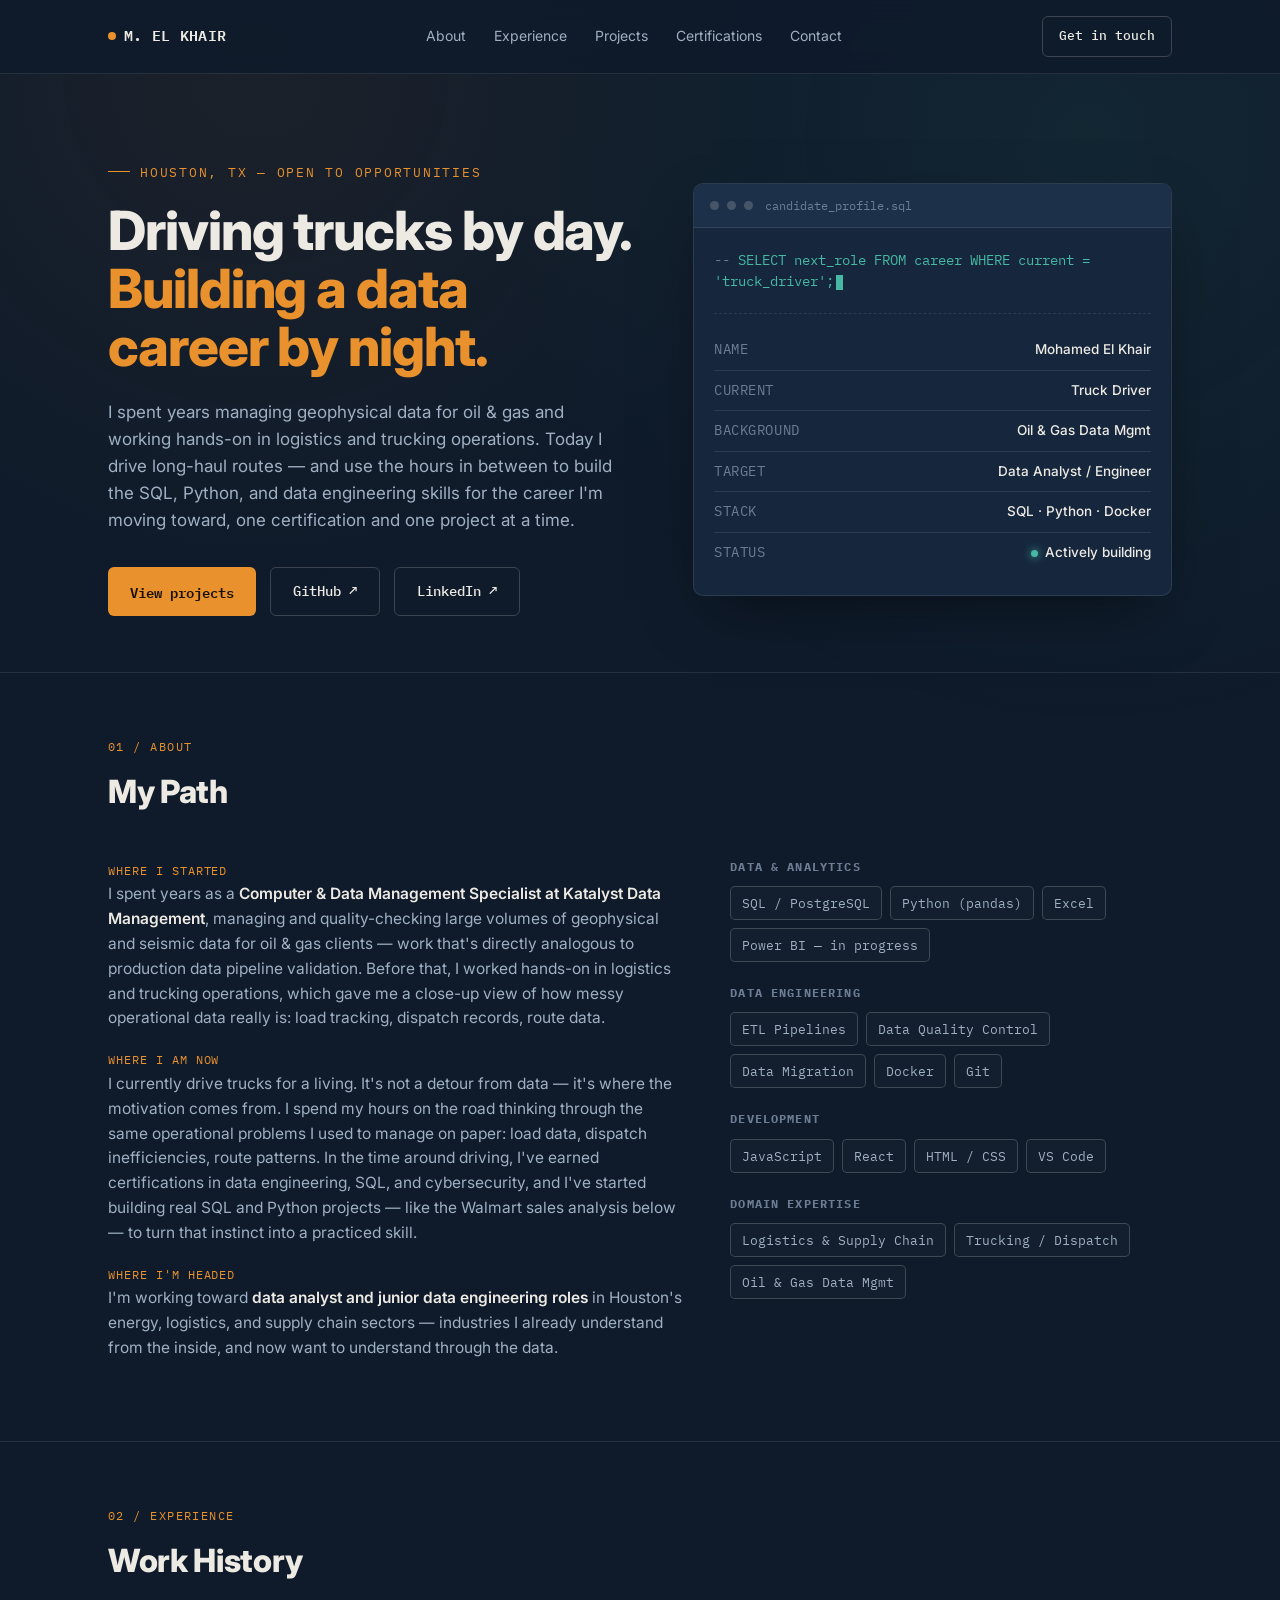
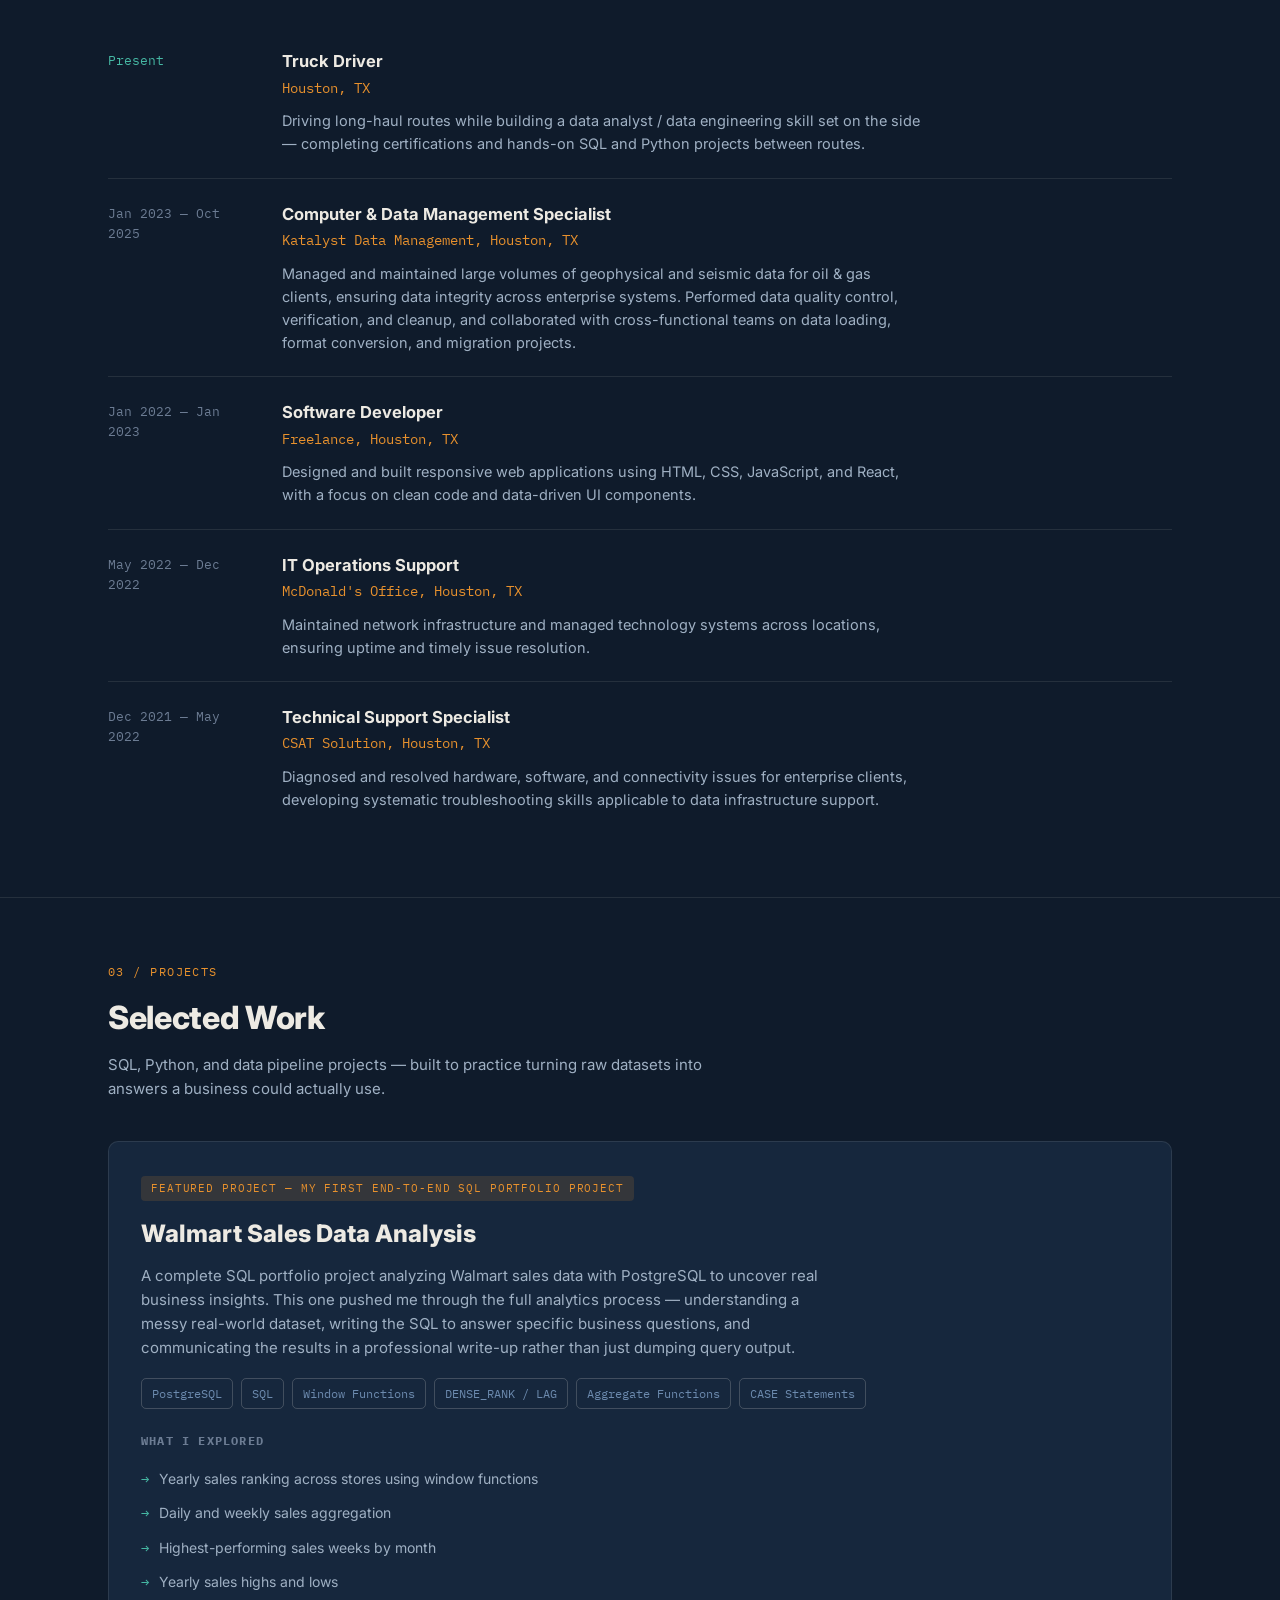
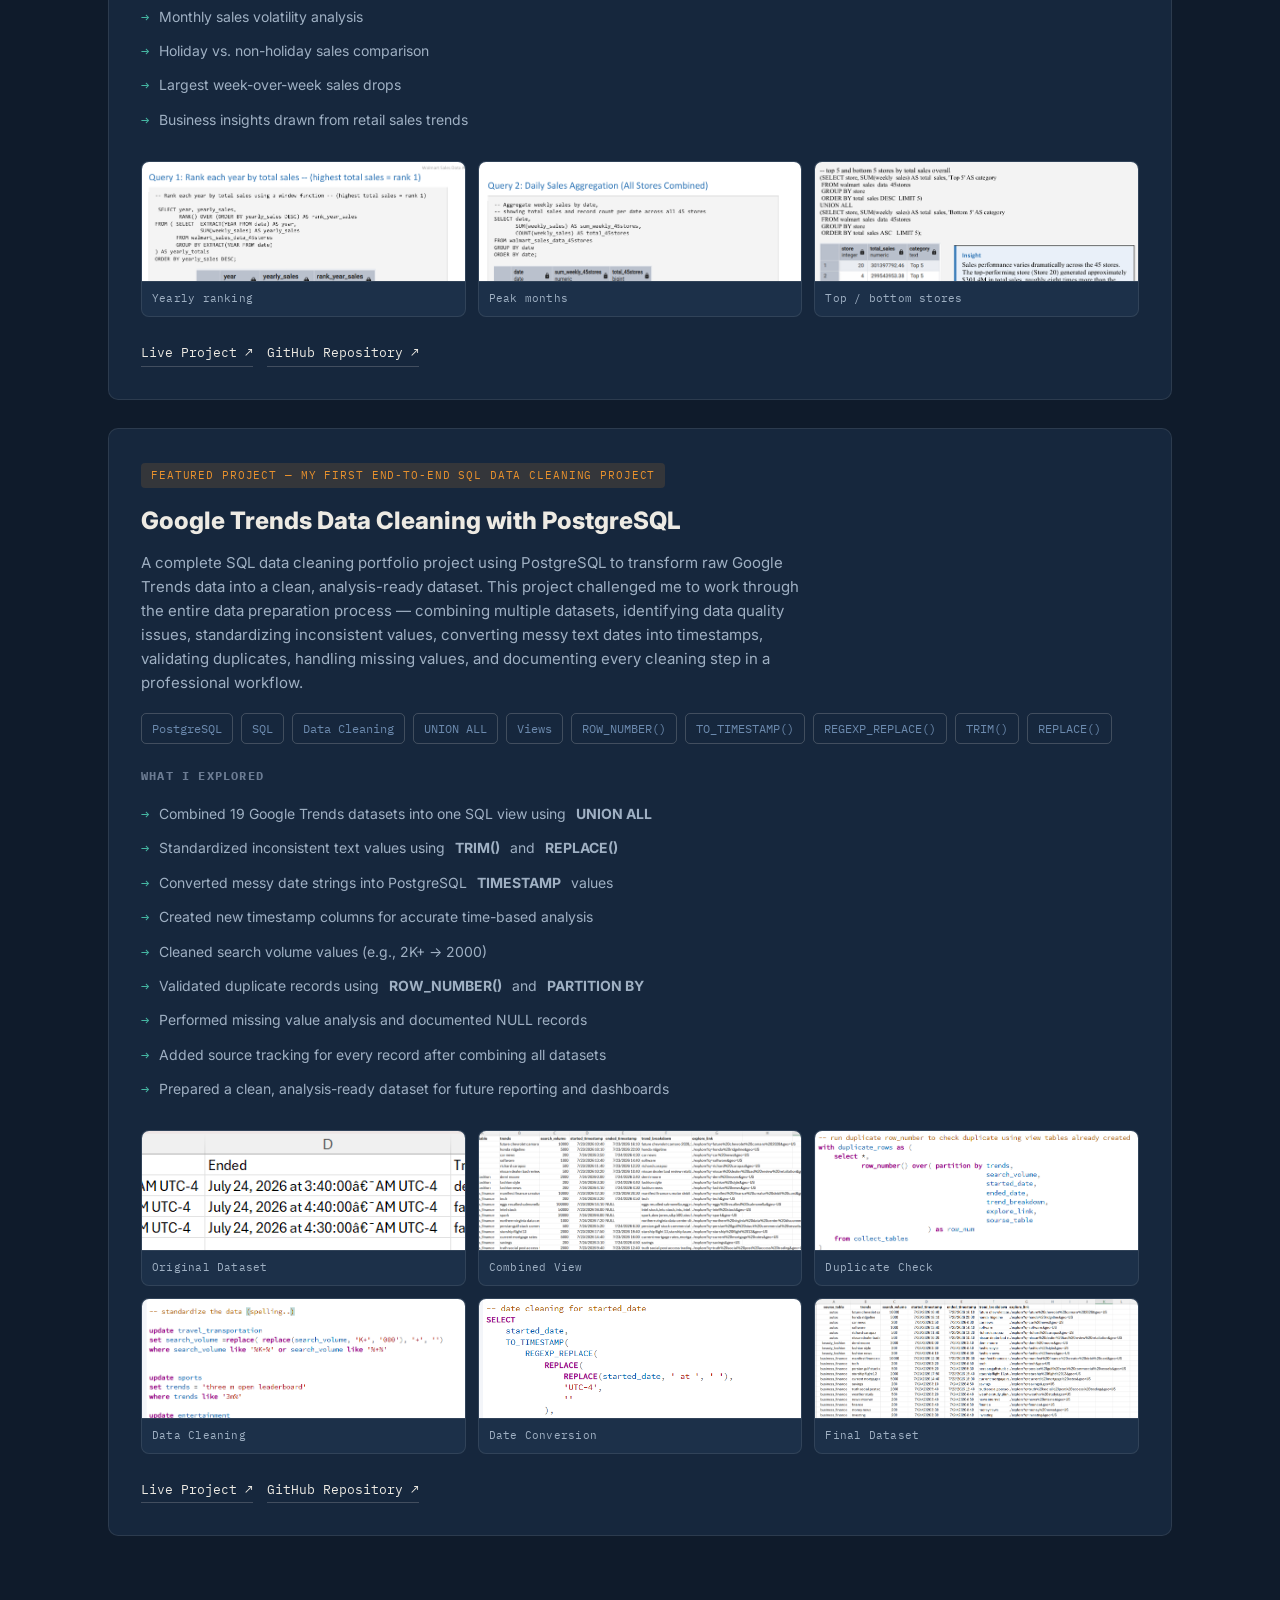
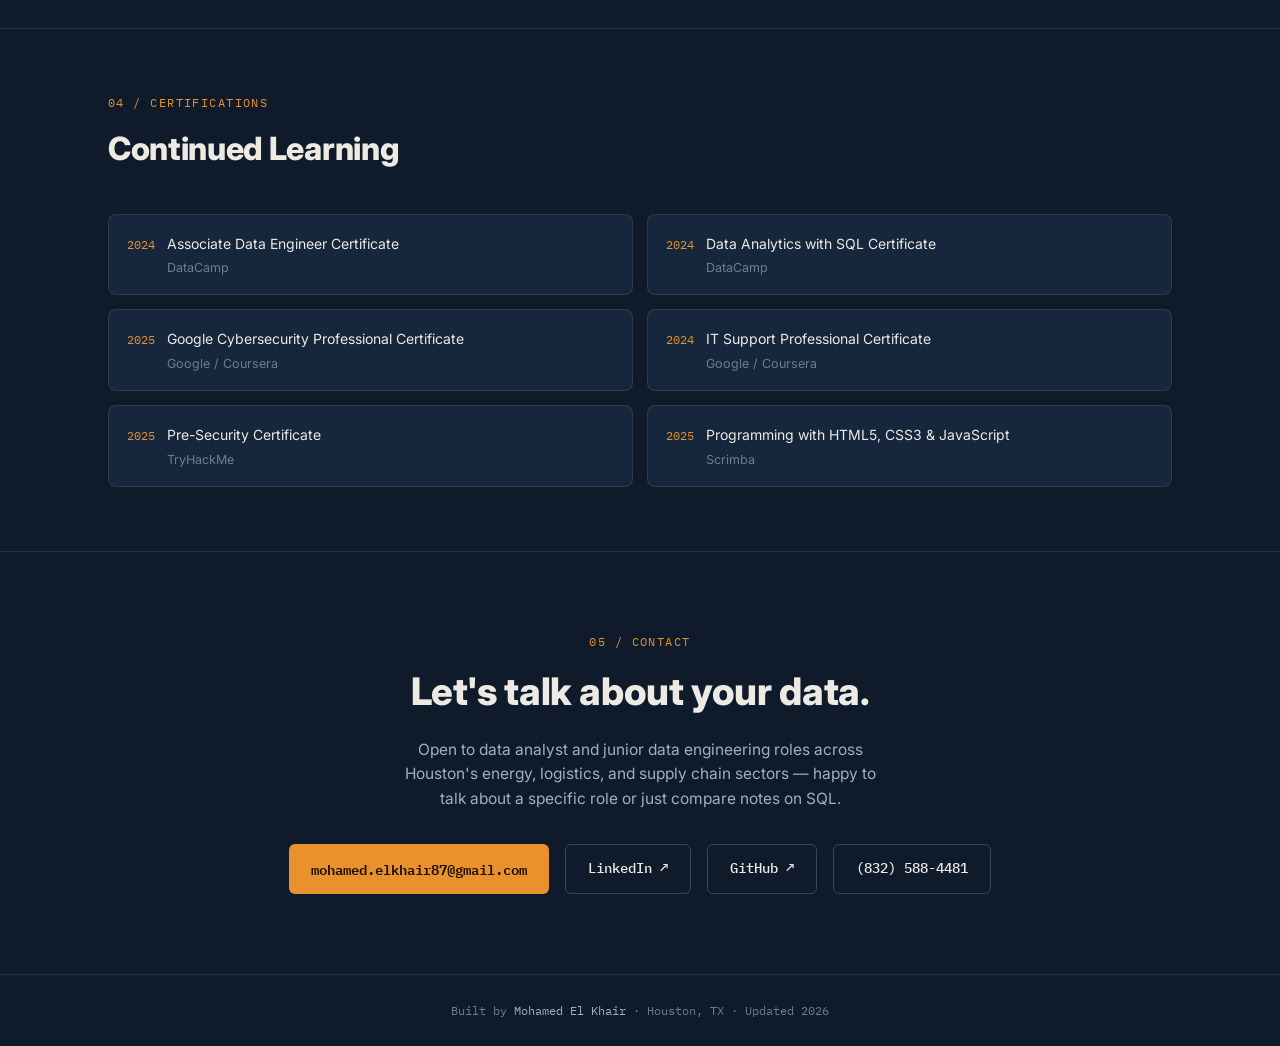
==== index.html @ 281cf695 "Fix indentation in project-featured section" ====
<!DOCTYPE html>
<html lang="en">
<head>
<meta charset="UTF-8">
<meta name="viewport" content="width=device-width, initial-scale=1.0">
<title>Mohamed El Khair — Data Analyst / Data Engineering Candidate</title>
<meta name="description" content="Portfolio of Mohamed El Khair — Data Analyst and Data Engineering candidate based in Houston, TX. SQL, Python, ETL pipelines, and logistics data projects.">
<link rel="preconnect" href="https://fonts.googleapis.com">
<link rel="preconnect" href="https://fonts.gstatic.com" crossorigin>
<link href="https://fonts.googleapis.com/css2?family=IBM+Plex+Mono:wght@400;500;600;700&family=Inter:wght@400;500;600;700;800&display=swap" rel="stylesheet">
<style>
  :root{
    --bg: #0F1B2B;
    --bg-elevated: #16273D;
    --bg-elevated-2: #1C3049;
    --accent: #E8912D;
    --accent-soft: rgba(232,145,45,0.14);
    --secondary: #6C8AAE;
    --teal: #46B8A4;
    --text: #EDEAE3;
    --text-dim: #9FB0C3;
    --text-faint: #6C7C93;
    --border: rgba(237,234,227,0.10);
    --border-strong: rgba(237,234,227,0.20);
    --font-display: 'IBM Plex Mono', 'Consolas', monospace;
    --font-body: 'Inter', -apple-system, sans-serif;
    --radius: 10px;
    --max-w: 1120px;
  }

  *{box-sizing:border-box; margin:0; padding:0;}
  html{scroll-behavior:smooth;}
  @media (prefers-reduced-motion: reduce){
    html{scroll-behavior:auto;}
    *{animation-duration:0.001ms !important; animation-iteration-count:1 !important; transition-duration:0.001ms !important;}
  }

  body{
    background:var(--bg);
    color:var(--text);
    font-family:var(--font-body);
    line-height:1.6;
    -webkit-font-smoothing:antialiased;
    overflow-x:hidden;
  }

  body::before{
    content:"";
    position:fixed;
    inset:0;
    background-image:
      radial-gradient(circle at 20% 8%, rgba(232,145,45,0.06), transparent 40%),
      radial-gradient(circle at 85% 15%, rgba(70,184,164,0.07), transparent 45%);
    pointer-events:none;
    z-index:0;
  }

  .wrap{max-width:var(--max-w); margin:0 auto; padding:0 28px; position:relative; z-index:1;}

  a{color:inherit; text-decoration:none;}

  .mono{font-family:var(--font-display);}

  /* ---------- NAV ---------- */
  header.site-nav{
    position:sticky; top:0; z-index:50;
    background:rgba(15,27,43,0.85);
    backdrop-filter:blur(10px);
    -webkit-backdrop-filter:blur(10px);
    border-bottom:1px solid var(--border);
  }
  .nav-inner{
    display:flex; align-items:center; justify-content:space-between;
    padding:16px 28px; max-width:var(--max-w); margin:0 auto;
  }
  .nav-logo{
    font-family:var(--font-display); font-weight:600; font-size:15px;
    letter-spacing:0.02em; color:var(--text);
    display:flex; align-items:center; gap:8px;
  }
  .nav-logo .dot{width:8px; height:8px; border-radius:50%; background:var(--accent); display:inline-block;}
  .nav-links{display:flex; align-items:center; gap:28px; font-size:14px;}
  .nav-links a{color:var(--text-dim); transition:color 0.2s ease; position:relative;}
  .nav-links a:hover{color:var(--accent);}
  .nav-links a:focus-visible, a:focus-visible, button:focus-visible{
    outline:2px solid var(--accent); outline-offset:3px; border-radius:2px;
  }
  .nav-cta{
    font-family:var(--font-display); font-size:13px; font-weight:500;
    padding:9px 16px; border:1px solid var(--border-strong); border-radius:6px;
    color:var(--text); transition:all 0.2s ease; white-space:nowrap;
  }
  .nav-cta:hover{border-color:var(--accent); color:var(--accent); background:var(--accent-soft);}
  .nav-toggle{display:none;}

  /* ---------- HERO ---------- */
  .hero{
    padding:88px 0 72px;
    display:grid;
    grid-template-columns:1.05fr 0.95fr;
    gap:56px;
    align-items:center;
  }
  .eyebrow{
    font-family:var(--font-display); font-size:12.5px; color:var(--accent);
    letter-spacing:0.14em; text-transform:uppercase; margin-bottom:20px;
    display:flex; align-items:center; gap:10px;
  }
  .eyebrow::before{content:""; width:22px; height:1px; background:var(--accent);}
  .hero h1{
    font-size:clamp(34px, 4.6vw, 54px); font-weight:800; line-height:1.08;
    letter-spacing:-0.02em; color:var(--text); margin-bottom:22px;
  }
  .hero h1 .hl{color:var(--accent);}
  .hero p.lede{
    font-size:17px; color:var(--text-dim); max-width:520px; margin-bottom:32px;
  }
  .hero-actions{display:flex; gap:14px; flex-wrap:wrap;}
  .btn{
    font-family:var(--font-display); font-size:13.5px; font-weight:500;
    padding:13px 22px; border-radius:6px; transition:all 0.2s ease;
    display:inline-flex; align-items:center; gap:8px;
  }
  .btn-primary{background:var(--accent); color:#1A1103; font-weight:600;}
  .btn-primary:hover{background:#F5A238; transform:translateY(-1px);}
  .btn-secondary{border:1px solid var(--border-strong); color:var(--text);}
  .btn-secondary:hover{border-color:var(--text-dim); background:rgba(255,255,255,0.03);}

  /* manifest card */
  .manifest-card{
    background:var(--bg-elevated);
    border:1px solid var(--border);
    border-radius:var(--radius);
    overflow:hidden;
    box-shadow:0 24px 60px -20px rgba(0,0,0,0.5);
  }
  .manifest-head{
    display:flex; align-items:center; gap:8px;
    padding:12px 16px; border-bottom:1px solid var(--border);
    background:var(--bg-elevated-2);
  }
  .manifest-head span.chip{width:9px; height:9px; border-radius:50%; background:var(--border-strong);}
  .manifest-head .title{
    font-family:var(--font-display); font-size:12px; color:var(--text-faint); margin-left:4px;
  }
  .manifest-body{padding:22px 20px;}
  .query-line{
    font-family:var(--font-display); font-size:13.5px; color:var(--teal);
    min-height:20px; margin-bottom:20px; word-break:break-word;
  }
  .query-line .prompt{color:var(--text-faint);}
  .query-line .cursor{display:inline-block; width:7px; height:15px; background:var(--teal); margin-left:2px; vertical-align:middle; animation:blink 1s steps(1) infinite;}
  @keyframes blink{50%{opacity:0;}}

  .manifest-table{border-top:1px dashed var(--border); padding-top:16px;}
  .manifest-row{
    display:flex; justify-content:space-between; gap:12px;
    padding:9px 0; border-bottom:1px solid var(--border);
    font-size:13.5px;
  }
  .manifest-row:last-child{border-bottom:none;}
  .manifest-row .field{font-family:var(--font-display); color:var(--text-faint); letter-spacing:0.04em;}
  .manifest-row .value{color:var(--text); font-weight:500; text-align:right;}
  .status-dot{width:7px; height:7px; border-radius:50%; background:var(--teal); display:inline-block; margin-right:7px; box-shadow:0 0 8px var(--teal);}

  /* ---------- SECTION SHARED ---------- */
  section{padding:64px 0; border-top:1px solid var(--border); position:relative; z-index:1;}
  .section-head{margin-bottom:40px;}
  .section-num{
    font-family:var(--font-display); font-size:12px; color:var(--accent);
    letter-spacing:0.12em; text-transform:uppercase; margin-bottom:10px;
  }
  .section-title{font-size:clamp(24px,3vw,32px); font-weight:800; letter-spacing:-0.01em;}
  .section-sub{color:var(--text-dim); margin-top:10px; max-width:640px; font-size:15px;}

  .reveal{opacity:0; transform:translateY(18px); transition:opacity 0.6s ease, transform 0.6s ease;}
  .reveal.in{opacity:1; transform:translateY(0);}

  /* ---------- ABOUT ---------- */
  .about-grid{display:grid; grid-template-columns:1.3fr 1fr; gap:48px;}
  .about-grid p{color:var(--text-dim); font-size:15.5px; margin-bottom:16px;}
  .about-grid p strong{color:var(--text); font-weight:600;}
  .skill-group{margin-bottom:22px;}
  .skill-group h4{
    font-family:var(--font-display); font-size:11.5px; color:var(--text-faint);
    text-transform:uppercase; letter-spacing:0.1em; margin-bottom:10px;
  }
  .tag-row{display:flex; flex-wrap:wrap; gap:8px;}
  .tag{
    font-family:var(--font-display); font-size:12.5px; padding:6px 11px;
    border:1px solid var(--border-strong); border-radius:5px; color:var(--text-dim);
    background:rgba(255,255,255,0.02);
  }

  /* ---------- EXPERIENCE ---------- */
  .exp-item{
    display:grid; grid-template-columns:150px 1fr; gap:24px;
    padding:22px 0; border-bottom:1px solid var(--border);
  }
  .exp-item:last-child{border-bottom:none;}
  .exp-date{font-family:var(--font-display); font-size:12.5px; color:var(--text-faint); padding-top:2px;}
  .exp-date .current{color:var(--teal);}
  .exp-role{font-size:16.5px; font-weight:700; margin-bottom:3px;}
  .exp-company{font-size:13.5px; color:var(--accent); margin-bottom:10px; font-family:var(--font-display);}
  .exp-desc{color:var(--text-dim); font-size:14.5px; max-width:640px;}

  /* ---------- PROJECTS ---------- */
  .project-featured{
    background:var(--bg-elevated);
    border:1px solid var(--border);
    border-radius:var(--radius);
    overflow:hidden;
    margin-bottom:28px;
  }
  .project-featured img{width:100%; display:block; border-bottom:1px solid var(--border);}
  .project-featured-body{padding:32px;}
  .project-tag{
    display:inline-block; font-family:var(--font-display); font-size:11px;
    color:var(--accent); background:var(--accent-soft); padding:4px 10px;
    border-radius:4px; letter-spacing:0.08em; text-transform:uppercase; margin-bottom:14px;
  }
  .project-featured h3{font-size:24px; font-weight:800; margin-bottom:10px;}
  .project-featured p.summary{color:var(--text-dim); font-size:15px; margin-bottom:18px; max-width:680px;}
  .stack-row{display:flex; flex-wrap:wrap; gap:8px; margin-bottom:22px;}
  .stack-chip{
    font-family:var(--font-display); font-size:12px; color:var(--secondary);
    border:1px solid var(--border-strong); padding:5px 10px; border-radius:5px;
  }
  .insight-list{list-style:none; margin-bottom:24px;}
  .insight-list li{
    display:flex; gap:10px; font-size:14px; color:var(--text-dim); padding:6px 0;
  }
  .insight-list li::before{content:"→"; color:var(--teal); font-family:var(--font-display); flex-shrink:0;}

  .gallery-grid{
    display:grid; grid-template-columns:repeat(3, 1fr); gap:12px; margin-bottom:26px;
  }
  .gallery-item{
    display:block; position:relative; border:1px solid var(--border); border-radius:8px;
    overflow:hidden; background:var(--bg-elevated-2); transition:border-color 0.2s ease, transform 0.2s ease;
  }
  .gallery-item:hover{border-color:var(--accent); transform:translateY(-2px);}
  .gallery-item img{
    width:100%; height:120px; object-fit:cover; object-position:top; display:block;
    border-bottom:1px solid var(--border);
  }
  .gallery-item span{
    display:block; font-family:var(--font-display); font-size:11px; color:var(--text-dim);
    padding:8px 10px; letter-spacing:0.02em;
  }
  .project-links{display:flex; gap:14px; flex-wrap:wrap;}
  .project-link{
    font-family:var(--font-display); font-size:13px; color:var(--text);
    border-bottom:1px solid var(--border-strong); padding-bottom:2px; transition:all 0.2s ease;
  }
  .project-link:hover{color:var(--accent); border-color:var(--accent);}

  .project-grid{display:grid; grid-template-columns:1fr 1fr; gap:20px;}
  .project-card{
    background:var(--bg-elevated); border:1px solid var(--border); border-radius:var(--radius);
    padding:24px; transition:border-color 0.2s ease, transform 0.2s ease;
  }
  .project-card:hover{border-color:var(--border-strong); transform:translateY(-2px);}
  .project-card h4{font-size:17px; font-weight:700; margin-bottom:8px;}
  .project-card p{color:var(--text-dim); font-size:13.8px; margin-bottom:14px;}
  .project-card .stack-row{margin-bottom:0;}

  /* ---------- CERTS ---------- */
  .cert-grid{display:grid; grid-template-columns:repeat(2, 1fr); gap:14px;}
  .cert-item{
    display:flex; align-items:baseline; gap:12px; padding:16px 18px;
    border:1px solid var(--border); border-radius:8px; background:var(--bg-elevated);
  }
  .cert-year{font-family:var(--font-display); font-size:12px; color:var(--accent); flex-shrink:0;}
  .cert-name{font-size:14px; color:var(--text);}
  .cert-issuer{font-size:12.5px; color:var(--text-faint); display:block; margin-top:2px;}

  /* ---------- CONTACT / FOOTER ---------- */
  .contact-section{
    padding:80px 0; text-align:center; border-top:1px solid var(--border);
  }
  .contact-section .section-num{justify-content:center; display:flex;}
  .contact-section h2{font-size:clamp(26px,4vw,38px); font-weight:800; margin-bottom:16px; letter-spacing:-0.01em;}
  .contact-section p{color:var(--text-dim); max-width:480px; margin:0 auto 32px; font-size:15.5px;}
  .contact-links{display:flex; justify-content:center; gap:16px; flex-wrap:wrap;}

  footer{
    border-top:1px solid var(--border); padding:26px 0; text-align:center;
  }
  footer p{font-family:var(--font-display); font-size:12px; color:var(--text-faint);}
  footer p a{color:var(--text-dim);}
  footer p a:hover{color:var(--accent);}

  /* ---------- RESPONSIVE ---------- */
  @media (max-width:860px){
    .hero{grid-template-columns:1fr; padding-top:56px;}
    .about-grid{grid-template-columns:1fr;}
    .project-grid{grid-template-columns:1fr;}
    .cert-grid{grid-template-columns:1fr;}
    .gallery-grid{grid-template-columns:repeat(2, 1fr);}
    .nav-links{display:none;}
    .nav-cta{display:none;}
  }
  @media (max-width:560px){
    .exp-item{grid-template-columns:1fr; gap:6px;}
    .wrap{padding:0 20px;}
    .manifest-row{flex-direction:column; gap:2px;}
    .manifest-row .value{text-align:left;}
  }
</style>
</head>
<body>

<header class="site-nav">
  <div class="nav-inner">
    <a href="#top" class="nav-logo"><span class="dot"></span>M. EL KHAIR</a>
    <nav class="nav-links">
      <a href="#about">About</a>
      <a href="#experience">Experience</a>
      <a href="#projects">Projects</a>
      <a href="#certifications">Certifications</a>
      <a href="#contact">Contact</a>
    </nav>
    <a class="nav-cta" href="mailto:mohamed.elkhair87@gmail.com">Get in touch</a>
  </div>
</header>

<main id="top">
  <div class="wrap">
    <section class="hero" style="border-top:none; padding-bottom:56px;">
      <div>
        <div class="eyebrow">Houston, TX — Open to opportunities</div>
        <h1>Driving trucks by day. <span class="hl">Building a data career by night.</span></h1>
        <p class="lede">I spent years managing geophysical data for oil &amp; gas and working hands-on in logistics
        and trucking operations. Today I drive long-haul routes — and use the hours in between to build the SQL,
        Python, and data engineering skills for the career I'm moving toward, one certification and one project
        at a time.</p>
        <div class="hero-actions">
          <a class="btn btn-primary" href="#projects">View projects</a>
          <a class="btn btn-secondary" href="https://github.com/Simohjc" target="_blank" rel="noopener">GitHub ↗</a>
          <a class="btn btn-secondary" href="https://www.linkedin.com/in/mohamed-elkhair/" target="_blank" rel="noopener">LinkedIn ↗</a>
        </div>
      </div>

      <div class="manifest-card">
        <div class="manifest-head">
          <span class="chip"></span><span class="chip"></span><span class="chip"></span>
          <span class="title">candidate_profile.sql</span>
        </div>
        <div class="manifest-body">
          <div class="query-line" id="typedQuery"><span class="prompt">--</span> <span id="typedText"></span><span class="cursor"></span></div>
          <div class="manifest-table">
            <div class="manifest-row"><span class="field">NAME</span><span class="value">Mohamed El Khair</span></div>
            <div class="manifest-row"><span class="field">CURRENT</span><span class="value">Truck Driver</span></div>
            <div class="manifest-row"><span class="field">BACKGROUND</span><span class="value">Oil &amp; Gas Data Mgmt</span></div>
            <div class="manifest-row"><span class="field">TARGET</span><span class="value">Data Analyst / Engineer</span></div>
            <div class="manifest-row"><span class="field">STACK</span><span class="value">SQL · Python · Docker</span></div>
            <div class="manifest-row"><span class="field">STATUS</span><span class="value"><span class="status-dot"></span>Actively building</span></div>
          </div>
        </div>
      </div>
    </section>
  </div>

  <section id="about">
    <div class="wrap">
      <div class="section-head reveal">
        <div class="section-num">01 / About</div>
        <div class="section-title">My Path</div>
      </div>
      <div class="about-grid reveal">
        <div>
          <p><span class="mono" style="color:var(--accent); font-size:12px; letter-spacing:0.08em;">WHERE I STARTED</span><br>
          I spent years as a <strong>Computer &amp; Data Management Specialist at Katalyst Data Management</strong>,
          managing and quality-checking large volumes of geophysical and seismic data for oil &amp; gas clients —
          work that's directly analogous to production data pipeline validation. Before that, I worked hands-on in
          logistics and trucking operations, which gave me a close-up view of how messy operational data really is:
          load tracking, dispatch records, route data.</p>
          <p><span class="mono" style="color:var(--accent); font-size:12px; letter-spacing:0.08em;">WHERE I AM NOW</span><br>
          I currently drive trucks for a living. It's not a detour from data — it's where the motivation comes from.
          I spend my hours on the road thinking through the same operational problems I used to manage on paper:
          load data, dispatch inefficiencies, route patterns. In the time around driving, I've earned certifications
          in data engineering, SQL, and cybersecurity, and I've started building real SQL and Python projects — like
          the Walmart sales analysis below — to turn that instinct into a practiced skill.</p>
          <p><span class="mono" style="color:var(--accent); font-size:12px; letter-spacing:0.08em;">WHERE I'M HEADED</span><br>
          I'm working toward <strong>data analyst and junior data engineering roles</strong> in Houston's energy,
          logistics, and supply chain sectors — industries I already understand from the inside, and now want to
          understand through the data.</p>
        </div>
        <div>
          <div class="skill-group">
            <h4>Data &amp; Analytics</h4>
            <div class="tag-row">
              <span class="tag">SQL / PostgreSQL</span>
              <span class="tag">Python (pandas)</span>
              <span class="tag">Excel</span>
              <span class="tag">Power BI — in progress</span>
            </div>
          </div>
          <div class="skill-group">
            <h4>Data Engineering</h4>
            <div class="tag-row">
              <span class="tag">ETL Pipelines</span>
              <span class="tag">Data Quality Control</span>
              <span class="tag">Data Migration</span>
              <span class="tag">Docker</span>
              <span class="tag">Git</span>
            </div>
          </div>
          <div class="skill-group">
            <h4>Development</h4>
            <div class="tag-row">
              <span class="tag">JavaScript</span>
              <span class="tag">React</span>
              <span class="tag">HTML / CSS</span>
              <span class="tag">VS Code</span>
            </div>
          </div>
          <div class="skill-group">
            <h4>Domain Expertise</h4>
            <div class="tag-row">
              <span class="tag">Logistics &amp; Supply Chain</span>
              <span class="tag">Trucking / Dispatch</span>
              <span class="tag">Oil &amp; Gas Data Mgmt</span>
            </div>
          </div>
        </div>
      </div>
    </div>
  </section>

  <section id="experience">
    <div class="wrap">
      <div class="section-head reveal">
        <div class="section-num">02 / Experience</div>
        <div class="section-title">Work History</div>
      </div>
      <div class="reveal">
        <div class="exp-item">
          <div class="exp-date"><span class="current">Present</span></div>
          <div>
            <div class="exp-role">Truck Driver</div>
            <div class="exp-company">Houston, TX</div>
            <div class="exp-desc">Driving long-haul routes while building a data analyst / data engineering skill
            set on the side — completing certifications and hands-on SQL and Python projects between routes.</div>
          </div>
        </div>
        <div class="exp-item">
          <div class="exp-date">Jan 2023 — <span class="mono" style="color:var(--text-faint);">Oct 2025</span></div>
          <div>
            <div class="exp-role">Computer &amp; Data Management Specialist</div>
            <div class="exp-company">Katalyst Data Management, Houston, TX</div>
            <div class="exp-desc">Managed and maintained large volumes of geophysical and seismic data for oil &amp; gas
            clients, ensuring data integrity across enterprise systems. Performed data quality control, verification,
            and cleanup, and collaborated with cross-functional teams on data loading, format conversion, and
            migration projects.</div>
          </div>
        </div>
        <div class="exp-item">
          <div class="exp-date">Jan 2022 — Jan 2023</div>
          <div>
            <div class="exp-role">Software Developer</div>
            <div class="exp-company">Freelance, Houston, TX</div>
            <div class="exp-desc">Designed and built responsive web applications using HTML, CSS, JavaScript, and
            React, with a focus on clean code and data-driven UI components.</div>
          </div>
        </div>
        <div class="exp-item">
          <div class="exp-date">May 2022 — Dec 2022</div>
          <div>
            <div class="exp-role">IT Operations Support</div>
            <div class="exp-company">McDonald's Office, Houston, TX</div>
            <div class="exp-desc">Maintained network infrastructure and managed technology systems across
            locations, ensuring uptime and timely issue resolution.</div>
          </div>
        </div>
        <div class="exp-item">
          <div class="exp-date">Dec 2021 — May 2022</div>
          <div>
            <div class="exp-role">Technical Support Specialist</div>
            <div class="exp-company">CSAT Solution, Houston, TX</div>
            <div class="exp-desc">Diagnosed and resolved hardware, software, and connectivity issues for
            enterprise clients, developing systematic troubleshooting skills applicable to data infrastructure
            support.</div>
          </div>
        </div>
      </div>
    </div>
  </section>

  <section id="projects">
    <div class="wrap">
      <div class="section-head reveal">
        <div class="section-num">03 / Projects</div>
        <div class="section-title">Selected Work</div>
        <p class="section-sub">SQL, Python, and data pipeline projects — built to practice turning raw datasets
        into answers a business could actually use.</p>
      </div>

      <div class="project-featured reveal">
        <div class="project-featured-body">
          <span class="project-tag">Featured Project — My First End-to-End SQL Portfolio Project</span>
          <h3>Walmart Sales Data Analysis</h3>
          <p class="summary">A complete SQL portfolio project analyzing Walmart sales data with PostgreSQL to
          uncover real business insights. This one pushed me through the full analytics process — understanding
          a messy real-world dataset, writing the SQL to answer specific business questions, and communicating
          the results in a professional write-up rather than just dumping query output.</p>

          <div class="stack-row">
            <span class="stack-chip">PostgreSQL</span>
            <span class="stack-chip">SQL</span>
            <span class="stack-chip">Window Functions</span>
            <span class="stack-chip">DENSE_RANK / LAG</span>
            <span class="stack-chip">Aggregate Functions</span>
            <span class="stack-chip">CASE Statements</span>
          </div>

          <h4 style="font-family:var(--font-display); font-size:12px; color:var(--text-faint); text-transform:uppercase; letter-spacing:0.1em; margin-bottom:12px;">What I Explored</h4>
          <ul class="insight-list">
            <li>Yearly sales ranking across stores using window functions</li>
            <li>Daily and weekly sales aggregation</li>
            <li>Highest-performing sales weeks by month</li>
            <li>Yearly sales highs and lows</li>
            <li>Monthly sales volatility analysis</li>
            <li>Holiday vs. non-holiday sales comparison</li>
            <li>Largest week-over-week sales drops</li>
            <li>Business insights drawn from retail sales trends</li>
          </ul>

          <div class="gallery-grid">
            <a class="gallery-item" href="query1.png" target="_blank" rel="noopener">
              <img src="query1.png" alt="Query result: yearly sales ranked with a window function">
              <span>Yearly ranking</span>
            </a>
            <a class="gallery-item" href="query2.png" target="_blank" rel="noopener">
              <img src="query2.png" alt="Query result: top 3 highest sales months">
              <span>Peak months</span>
            </a>
            <a class="gallery-item" href="query3.png" target="_blank" rel="noopener">
              <img src="query3.png" alt="Query result: top 5 and bottom 5 stores by total sales">
              <span>Top / bottom stores</span>
            </a>
            
          </div>

          <div class="project-links">
            <a class="project-link" href="https://simohjc.github.io/walmart_data_analysis_project/" target="_blank" rel="noopener">Live Project ↗</a>
            <a class="project-link" href="https://github.com/Simohjc/walmart_data_analysis_project" target="_blank" rel="noopener">GitHub Repository ↗</a>
          </div>
        </div>
      </div>

      <div class="project-featured reveal">
         <div class="project-featured-body">
           <span class="project-tag">Featured Project — My First End-to-End SQL Data Cleaning Project</span>

            <h3>Google Trends Data Cleaning with PostgreSQL</h3>

    <p class="summary">
      A complete SQL data cleaning portfolio project using PostgreSQL to transform raw Google Trends data
      into a clean, analysis-ready dataset. This project challenged me to work through the entire data
      preparation process — combining multiple datasets, identifying data quality issues, standardizing
      inconsistent values, converting messy text dates into timestamps, validating duplicates, handling
      missing values, and documenting every cleaning step in a professional workflow.
    </p>

    <div class="stack-row">
      <span class="stack-chip">PostgreSQL</span>
      <span class="stack-chip">SQL</span>
      <span class="stack-chip">Data Cleaning</span>
      <span class="stack-chip">UNION ALL</span>
      <span class="stack-chip">Views</span>
      <span class="stack-chip">ROW_NUMBER()</span>
      <span class="stack-chip">TO_TIMESTAMP()</span>
      <span class="stack-chip">REGEXP_REPLACE()</span>
      <span class="stack-chip">TRIM()</span>
      <span class="stack-chip">REPLACE()</span>
    </div>

    <h4 style="font-family:var(--font-display); font-size:12px; color:var(--text-faint); text-transform:uppercase; letter-spacing:0.1em; margin-bottom:12px;">
      What I Explored
    </h4>

    <ul class="insight-list">
      <li>Combined 19 Google Trends datasets into one SQL view using <strong>UNION ALL</strong></li>
      <li>Standardized inconsistent text values using <strong>TRIM()</strong> and <strong>REPLACE()</strong></li>
      <li>Converted messy date strings into PostgreSQL <strong>TIMESTAMP</strong> values</li>
      <li>Created new timestamp columns for accurate time-based analysis</li>
      <li>Cleaned search volume values (e.g., 2K+ → 2000)</li>
      <li>Validated duplicate records using <strong>ROW_NUMBER()</strong> and <strong>PARTITION BY</strong></li>
      <li>Performed missing value analysis and documented NULL records</li>
      <li>Added source tracking for every record after combining all datasets</li>
      <li>Prepared a clean, analysis-ready dataset for future reporting and dashboards</li>
    </ul>

    <div class="gallery-grid">

      <a class="gallery-item" href="google1.png" target="_blank" rel="noopener">
        <img src="google1.png" alt="Original Google Trends dataset">
        <span>Original Dataset</span>
      </a>

      <a class="gallery-item" href="google2.png" target="_blank" rel="noopener">
        <img src="google2.png" alt="Combined SQL view">
        <span>Combined View</span>
      </a>

      <a class="gallery-item" href="google3.png" target="_blank" rel="noopener">
        <img src="google3.png" alt="Duplicate detection using ROW_NUMBER">
        <span>Duplicate Check</span>
      </a>

      <a class="gallery-item" href="google4.png" target="_blank" rel="noopener">
        <img src="google4.png" alt="Data standardization">
        <span>Data Cleaning</span>
      </a>

      <a class="gallery-item" href="google5.png" target="_blank" rel="noopener">
        <img src="google5.png" alt="Timestamp conversion">
        <span>Date Conversion</span>
      </a>

      <a class="gallery-item" href="google6.png" target="_blank" rel="noopener">
        <img src="google6.png" alt="Final cleaned dataset">
        <span>Final Dataset</span>
      </a>

    </div>

    <div class="project-links">
      <a class="project-link" href=" https://simohjc.github.io/Google-Trends-Data-Cleaning-with-" target="_blank" rel="noopener">
        Live Project ↗
      </a>

      <a class="project-link" href="https://github.com/Simohjc/Google-Trends-Data-Cleaning-with-PostgreSQL" target="_blank" rel="noopener">
        GitHub Repository ↗
      </a>
    </div>

  </div>
</div>
    </div>
  </section>

  <section id="certifications">
    <div class="wrap">
      <div class="section-head reveal">
        <div class="section-num">04 / Certifications</div>
        <div class="section-title">Continued Learning</div>
      </div>
      <div class="cert-grid reveal">
        <div class="cert-item">
          <span class="cert-year mono">2024</span>
          <div><span class="cert-name">Associate Data Engineer Certificate</span><span class="cert-issuer">DataCamp</span></div>
        </div>
        <div class="cert-item">
          <span class="cert-year mono">2024</span>
          <div><span class="cert-name">Data Analytics with SQL Certificate</span><span class="cert-issuer">DataCamp</span></div>
        </div>
        <div class="cert-item">
          <span class="cert-year mono">2025</span>
          <div><span class="cert-name">Google Cybersecurity Professional Certificate</span><span class="cert-issuer">Google / Coursera</span></div>
        </div>
        <div class="cert-item">
          <span class="cert-year mono">2024</span>
          <div><span class="cert-name">IT Support Professional Certificate</span><span class="cert-issuer">Google / Coursera</span></div>
        </div>
        <div class="cert-item">
          <span class="cert-year mono">2025</span>
          <div><span class="cert-name">Pre-Security Certificate</span><span class="cert-issuer">TryHackMe</span></div>
        </div>
        <div class="cert-item">
          <span class="cert-year mono">2025</span>
          <div><span class="cert-name">Programming with HTML5, CSS3 &amp; JavaScript</span><span class="cert-issuer">Scrimba</span></div>
        </div>
      </div>
    </div>
  </section>

  <section id="contact" class="contact-section">
    <div class="wrap">
      <div class="section-num mono">05 / Contact</div>
      <h2>Let's talk about your data.</h2>
      <p>Open to data analyst and junior data engineering roles across Houston's energy, logistics,
      and supply chain sectors — happy to talk about a specific role or just compare notes on SQL.</p>
      <div class="contact-links">
        <a class="btn btn-primary" href="mailto:mohamed.elkhair87@gmail.com">mohamed.elkhair87@gmail.com</a>
        <a class="btn btn-secondary" href="https://www.linkedin.com/in/mohamed-elkhair/" target="_blank" rel="noopener">LinkedIn ↗</a>
        <a class="btn btn-secondary" href="https://github.com/Simohjc" target="_blank" rel="noopener">GitHub ↗</a>
        <a class="btn btn-secondary" href="tel:+18325884481">(832) 588-4481</a>
      </div>
    </div>
  </section>
</main>

<footer>
  <p>Built by <a href="https://github.com/Simohjc" target="_blank" rel="noopener">Mohamed El Khair</a> · Houston, TX · Updated 2026</p>
</footer>

<script>
  // Typing effect for the hero manifest query line
  (function(){
    var text = "SELECT next_role FROM career WHERE current = 'truck_driver';";
    var el = document.getElementById('typedText');
    if(!el) return;
    var reduced = window.matchMedia('(prefers-reduced-motion: reduce)').matches;
    if(reduced){ el.textContent = text; return; }
    var i = 0;
    function type(){
      if(i <= text.length){
        el.textContent = text.slice(0, i);
        i++;
        setTimeout(type, 32);
      }
    }
    type();
  })();

  // Scroll reveal
  (function(){
    var items = document.querySelectorAll('.reveal');
    if(!('IntersectionObserver' in window)){
      items.forEach(function(el){ el.classList.add('in'); });
      return;
    }
    var obs = new IntersectionObserver(function(entries){
      entries.forEach(function(entry){
        if(entry.isIntersecting){
          entry.target.classList.add('in');
          obs.unobserve(entry.target);
        }
      });
    }, {threshold:0.12});
    items.forEach(function(el){ obs.observe(el); });
  })();
</script>

</body>
</html>
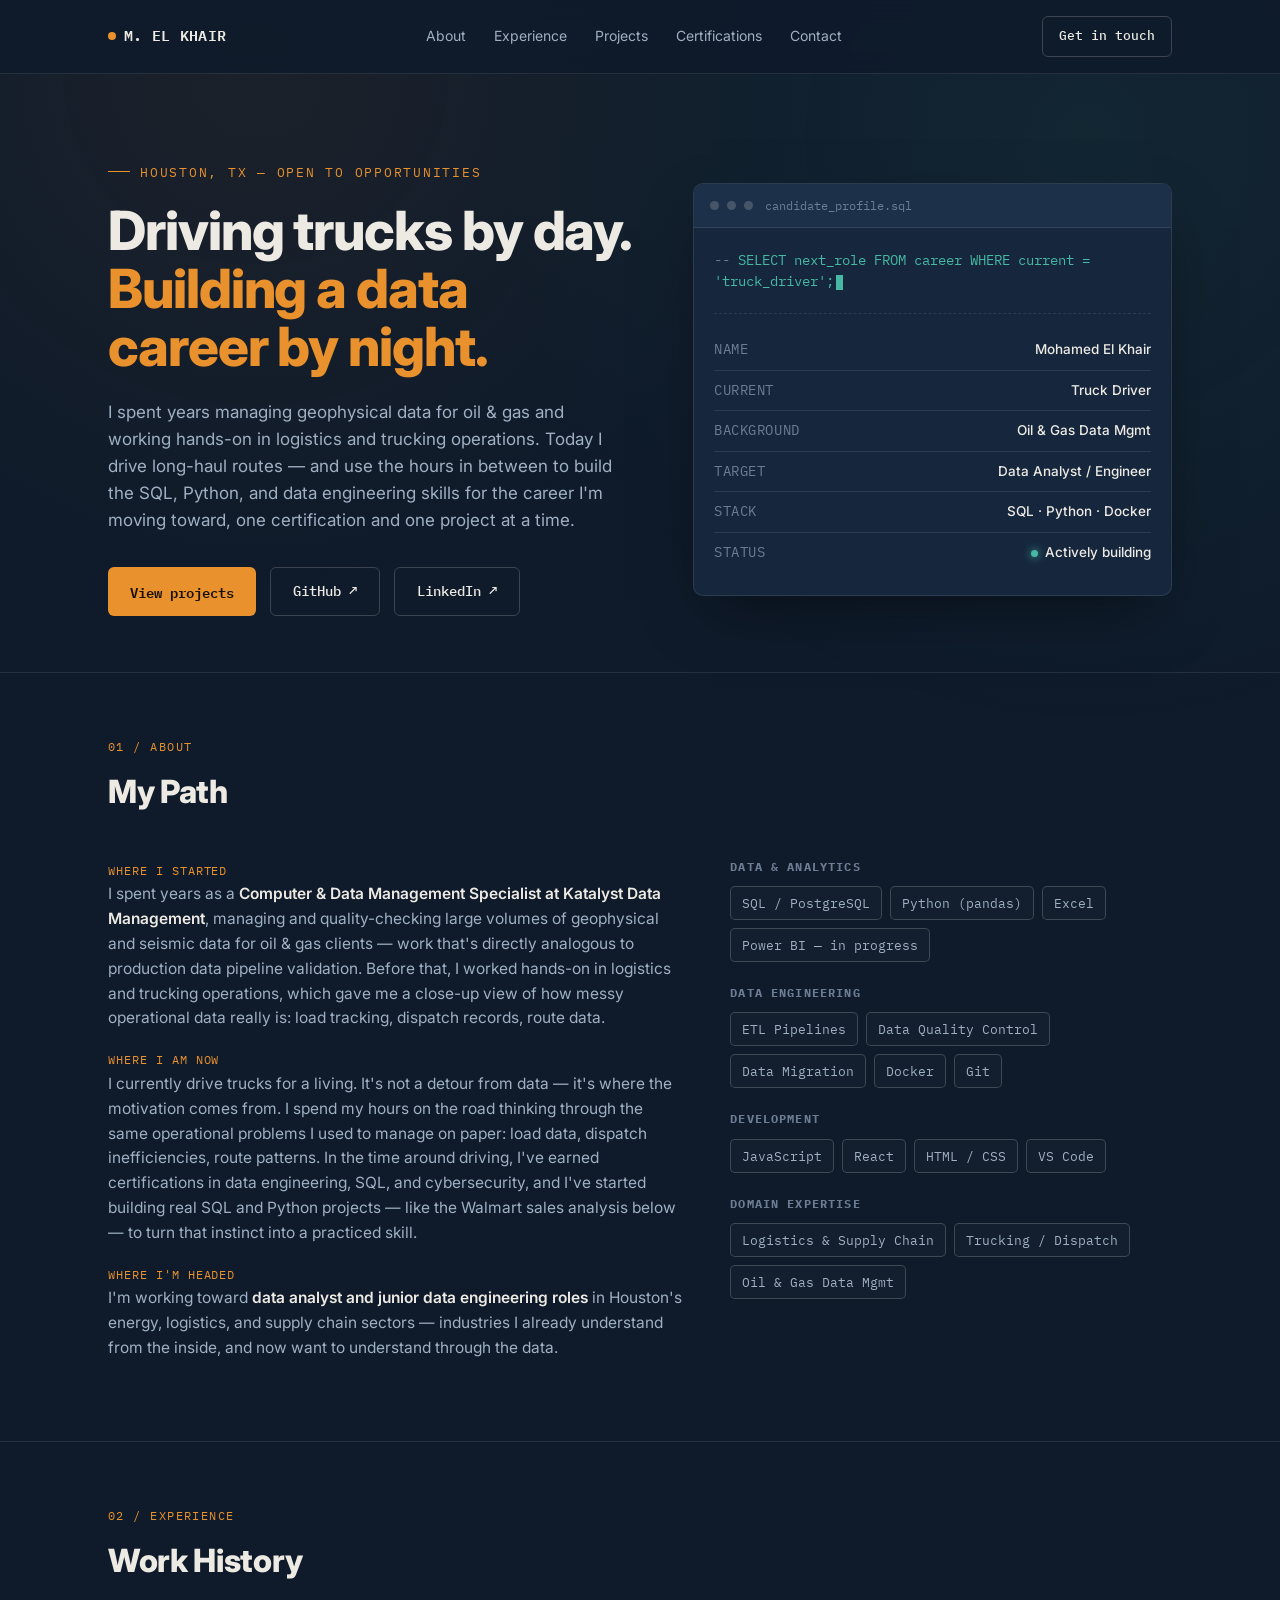
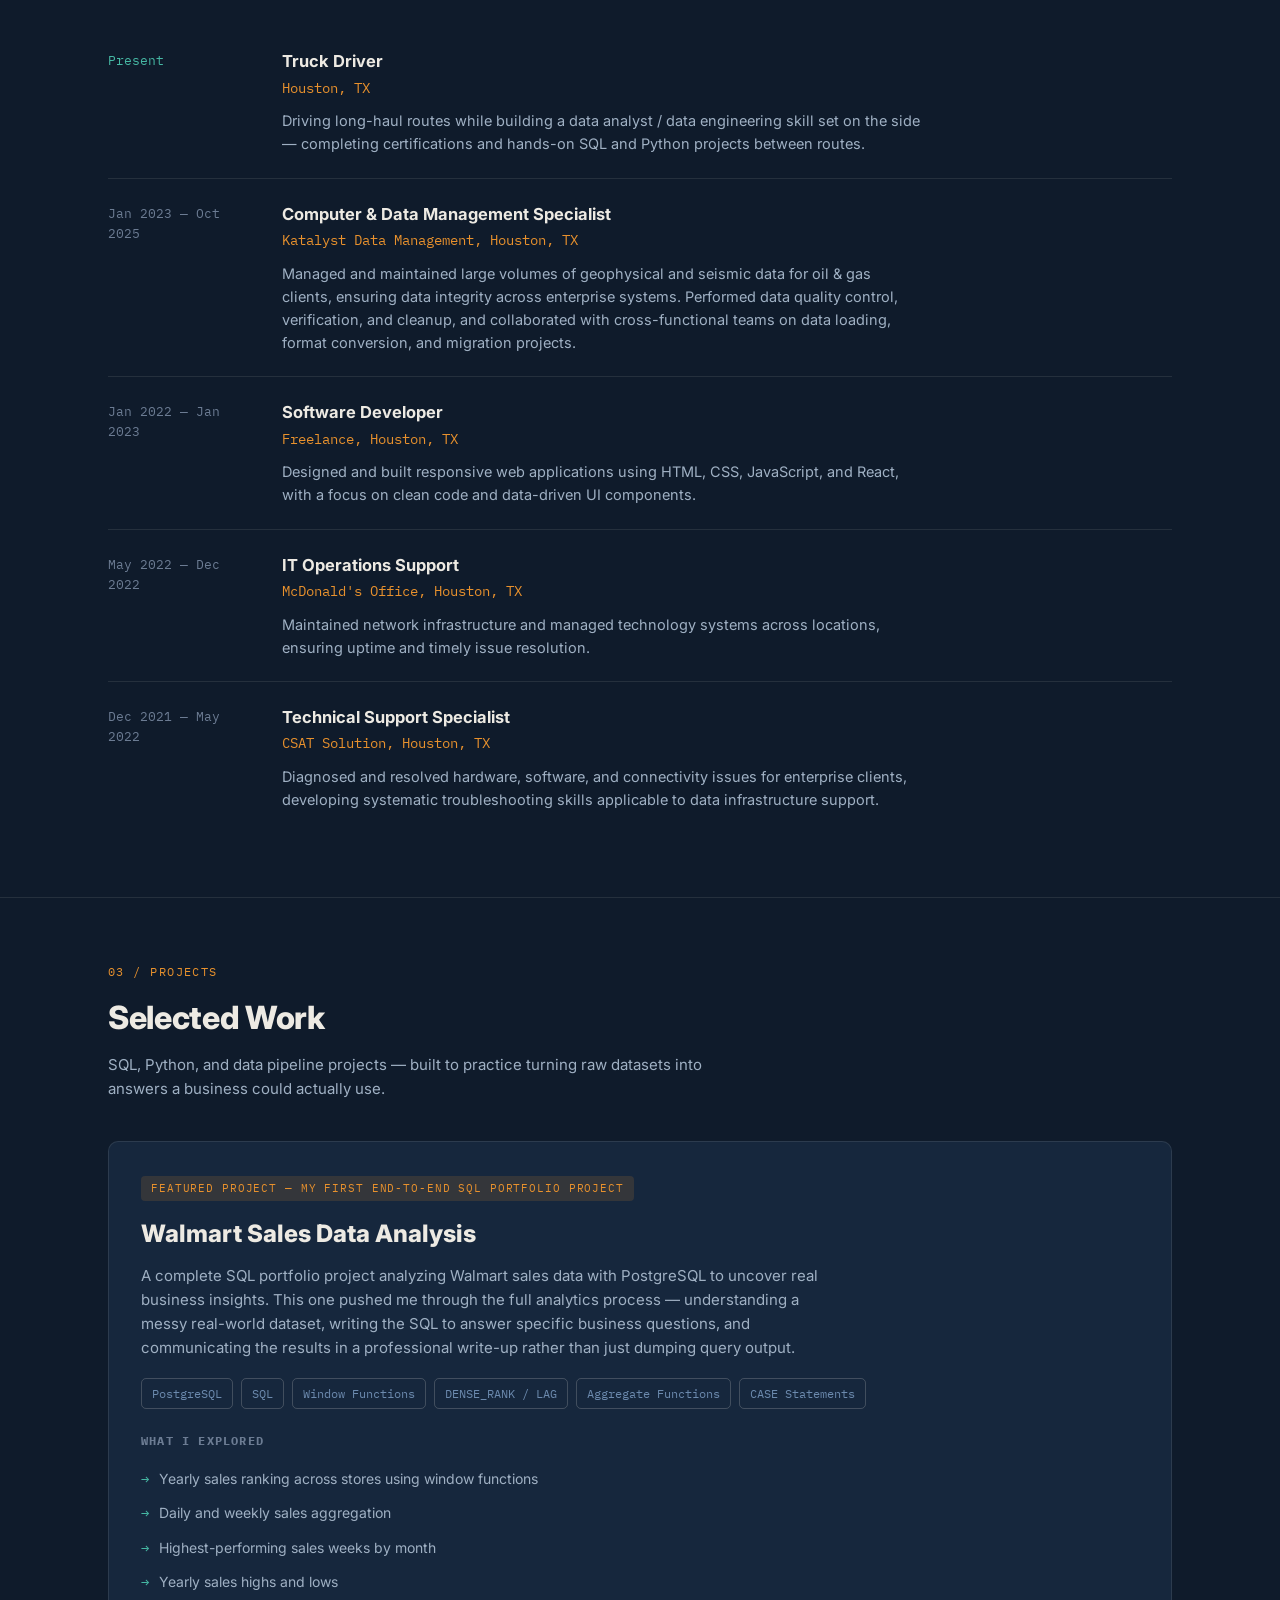
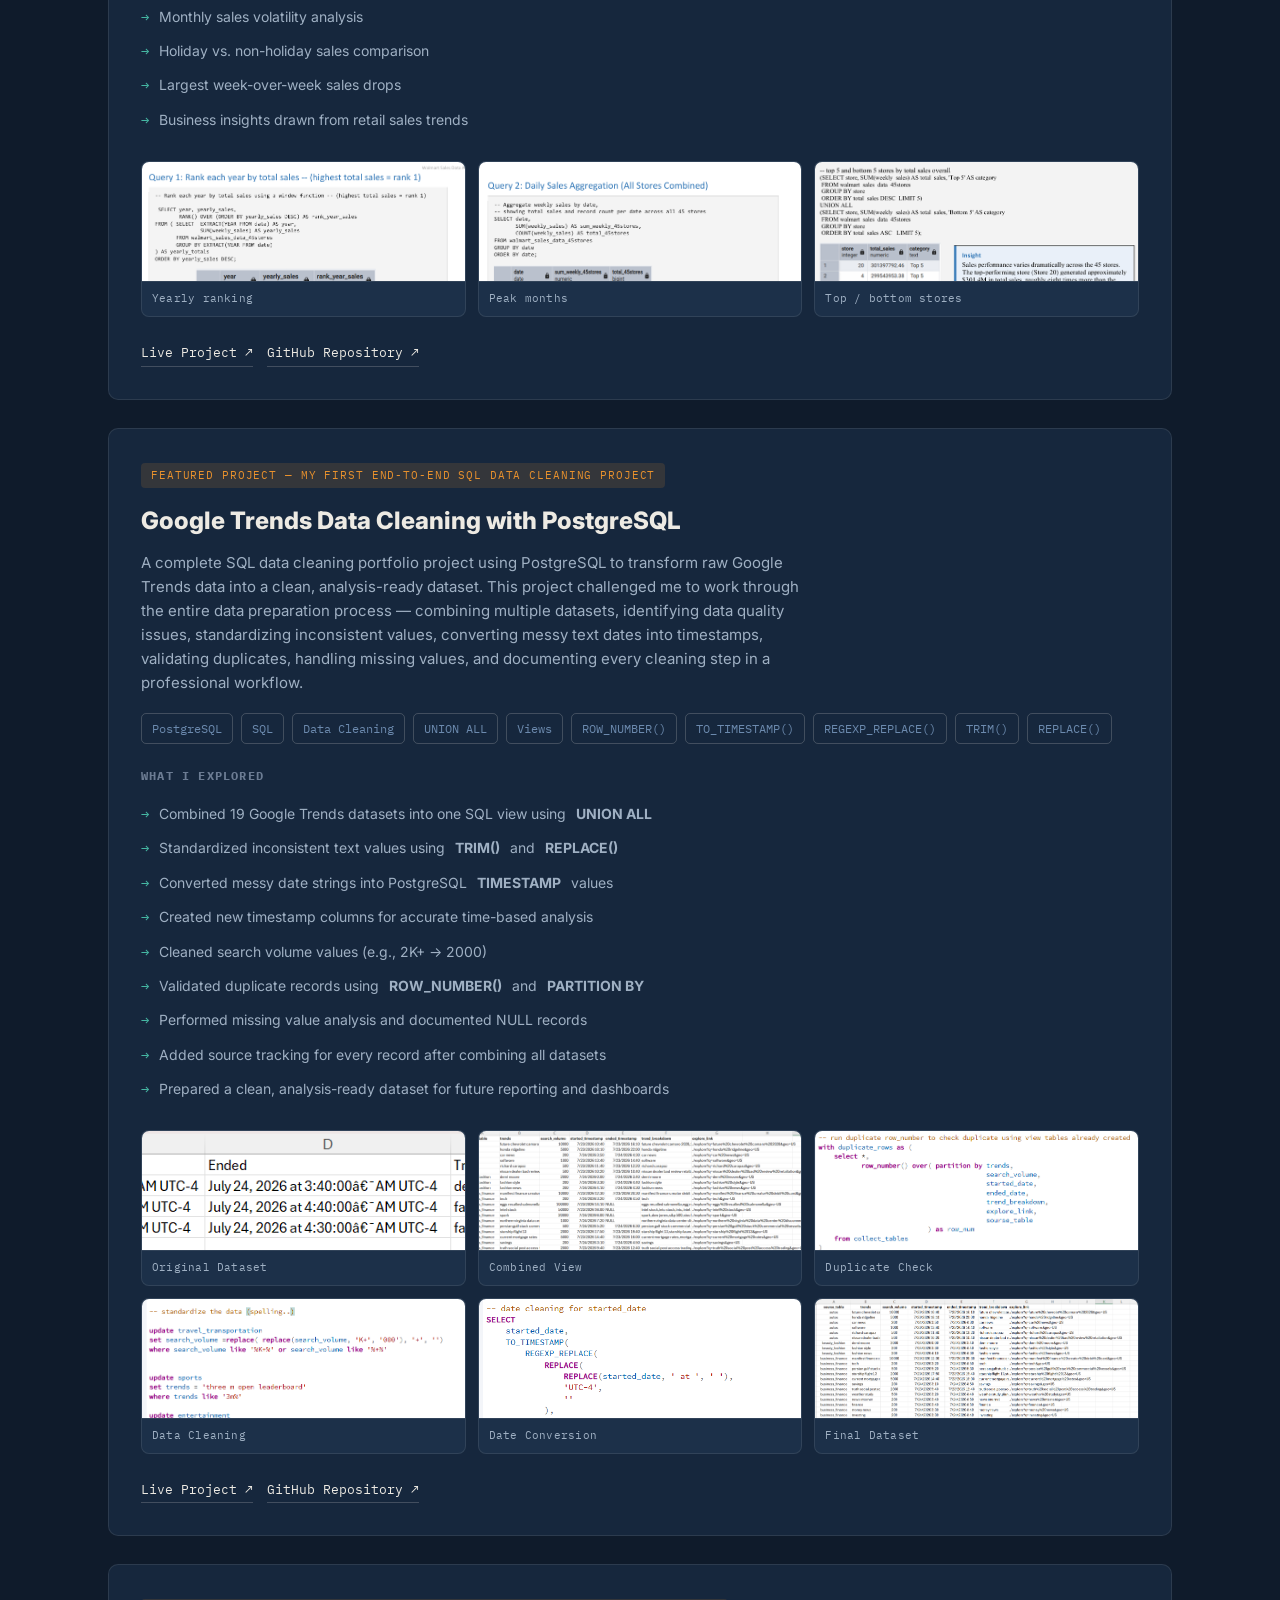
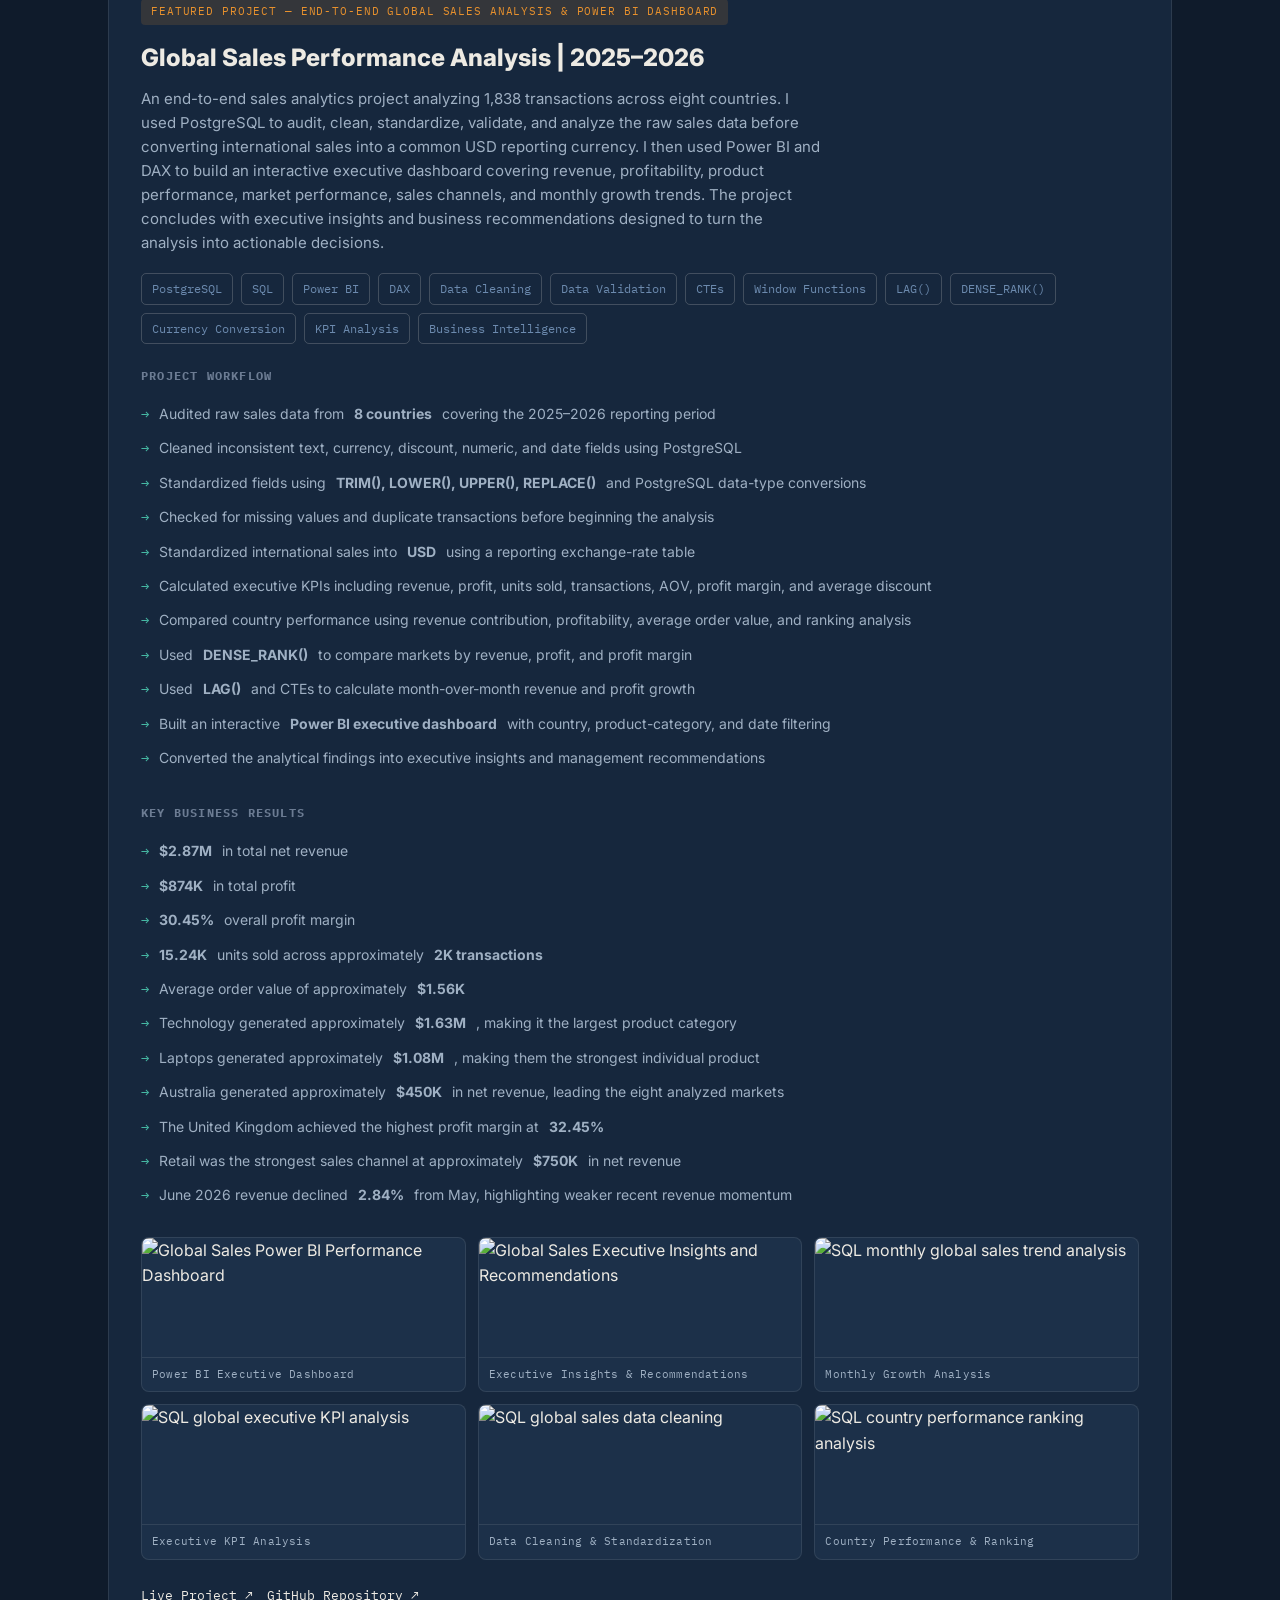
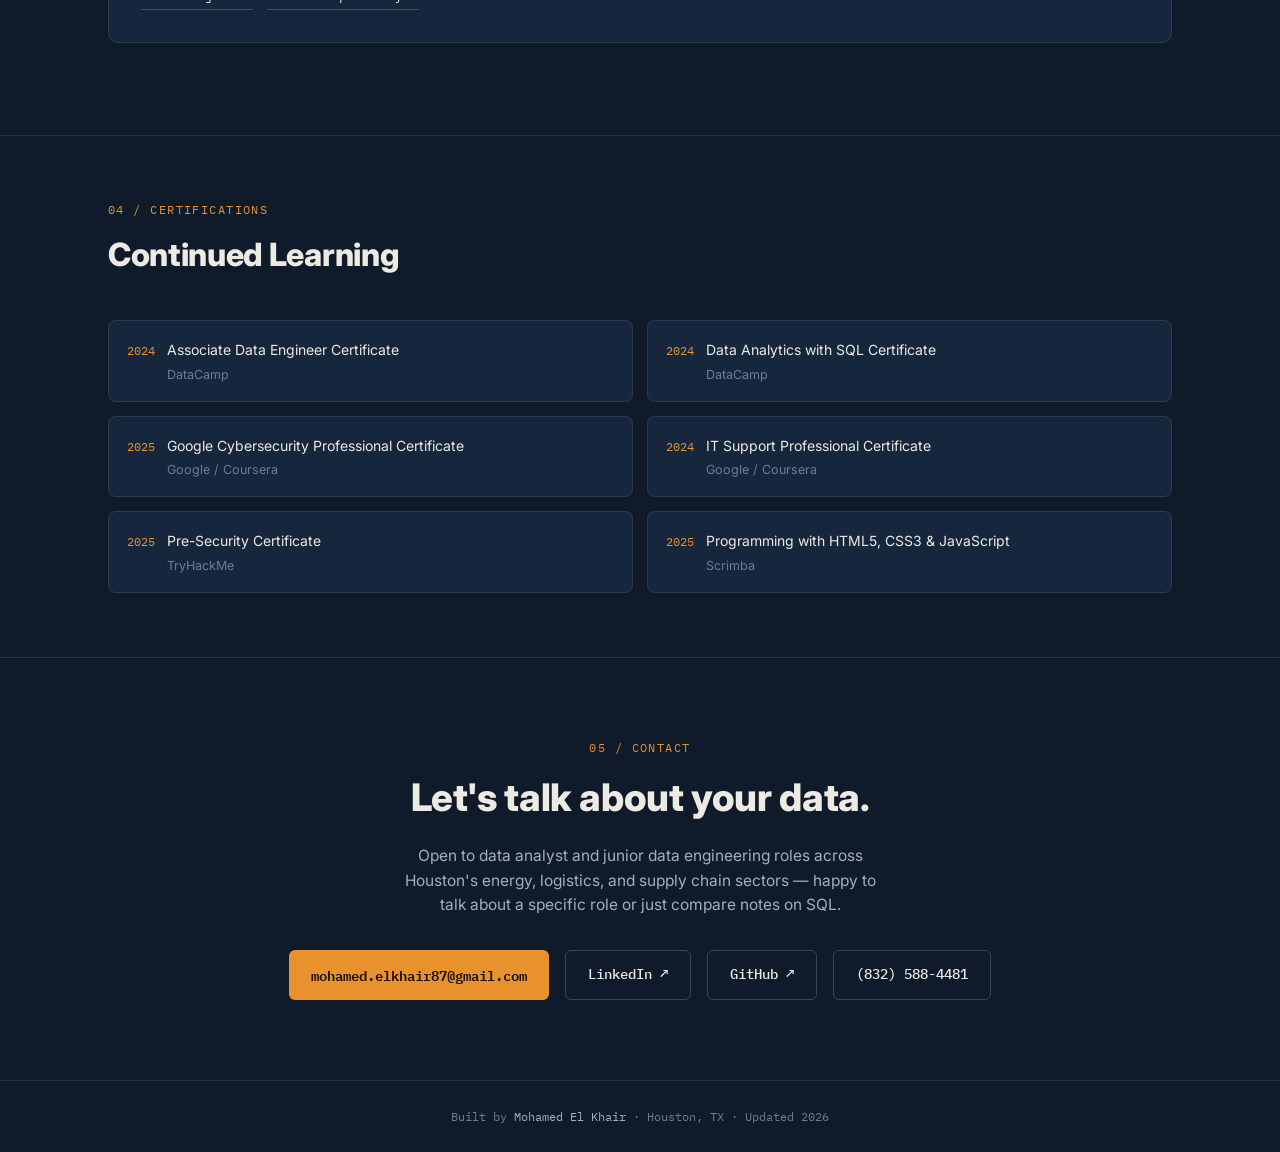
==== commit dccce42f: "Add Global Sales Performance Analysis section Added a detailed section for Global Sales Performance " ====
--- a/index.html
+++ b/index.html
@@ -639,6 +639,312 @@
 
   </div>
 </div>
+
+    <!-- =========================================================
+     GLOBAL SALES PERFORMANCE ANALYSIS
+========================================================= -->
+
+<div class="project-featured reveal">
+  <div class="project-featured-body">
+
+    <span class="project-tag">
+      Featured Project — End-to-End Global Sales Analysis & Power BI Dashboard
+    </span>
+
+    <h3>Global Sales Performance Analysis | 2025–2026</h3>
+
+    <p class="summary">
+      An end-to-end sales analytics project analyzing 1,838 transactions across
+      eight countries. I used PostgreSQL to audit, clean, standardize, validate,
+      and analyze the raw sales data before converting international sales into
+      a common USD reporting currency. I then used Power BI and DAX to build an
+      interactive executive dashboard covering revenue, profitability, product
+      performance, market performance, sales channels, and monthly growth trends.
+      The project concludes with executive insights and business recommendations
+      designed to turn the analysis into actionable decisions.
+    </p>
+
+
+    <!-- TECH STACK -->
+
+    <div class="stack-row">
+      <span class="stack-chip">PostgreSQL</span>
+      <span class="stack-chip">SQL</span>
+      <span class="stack-chip">Power BI</span>
+      <span class="stack-chip">DAX</span>
+      <span class="stack-chip">Data Cleaning</span>
+      <span class="stack-chip">Data Validation</span>
+      <span class="stack-chip">CTEs</span>
+      <span class="stack-chip">Window Functions</span>
+      <span class="stack-chip">LAG()</span>
+      <span class="stack-chip">DENSE_RANK()</span>
+      <span class="stack-chip">Currency Conversion</span>
+      <span class="stack-chip">KPI Analysis</span>
+      <span class="stack-chip">Business Intelligence</span>
+    </div>
+
+
+    <!-- PROJECT WORKFLOW -->
+
+    <h4 style="
+      font-family:var(--font-display);
+      font-size:12px;
+      color:var(--text-faint);
+      text-transform:uppercase;
+      letter-spacing:0.1em;
+      margin-bottom:12px;">
+      Project Workflow
+    </h4>
+
+    <ul class="insight-list">
+
+      <li>
+        Audited raw sales data from
+        <strong>8 countries</strong> covering the 2025–2026 reporting period
+      </li>
+
+      <li>
+        Cleaned inconsistent text, currency, discount, numeric, and date fields
+        using PostgreSQL
+      </li>
+
+      <li>
+        Standardized fields using
+        <strong>TRIM(), LOWER(), UPPER(), REPLACE()</strong> and PostgreSQL
+        data-type conversions
+      </li>
+
+      <li>
+        Checked for missing values and duplicate transactions before beginning
+        the analysis
+      </li>
+
+      <li>
+        Standardized international sales into
+        <strong>USD</strong> using a reporting exchange-rate table
+      </li>
+
+      <li>
+        Calculated executive KPIs including revenue, profit, units sold,
+        transactions, AOV, profit margin, and average discount
+      </li>
+
+      <li>
+        Compared country performance using revenue contribution,
+        profitability, average order value, and ranking analysis
+      </li>
+
+      <li>
+        Used <strong>DENSE_RANK()</strong> to compare markets by revenue,
+        profit, and profit margin
+      </li>
+
+      <li>
+        Used <strong>LAG()</strong> and CTEs to calculate month-over-month
+        revenue and profit growth
+      </li>
+
+      <li>
+        Built an interactive <strong>Power BI executive dashboard</strong>
+        with country, product-category, and date filtering
+      </li>
+
+      <li>
+        Converted the analytical findings into executive insights and
+        management recommendations
+      </li>
+
+    </ul>
+
+
+    <!-- KEY BUSINESS RESULTS -->
+
+    <h4 style="
+      font-family:var(--font-display);
+      font-size:12px;
+      color:var(--text-faint);
+      text-transform:uppercase;
+      letter-spacing:0.1em;
+      margin:28px 0 12px;">
+      Key Business Results
+    </h4>
+
+    <ul class="insight-list">
+
+      <li>
+        <strong>$2.87M</strong> in total net revenue
+      </li>
+
+      <li>
+        <strong>$874K</strong> in total profit
+      </li>
+
+      <li>
+        <strong>30.45%</strong> overall profit margin
+      </li>
+
+      <li>
+        <strong>15.24K</strong> units sold across approximately
+        <strong>2K transactions</strong>
+      </li>
+
+      <li>
+        Average order value of approximately <strong>$1.56K</strong>
+      </li>
+
+      <li>
+        Technology generated approximately <strong>$1.63M</strong>,
+        making it the largest product category
+      </li>
+
+      <li>
+        Laptops generated approximately <strong>$1.08M</strong>,
+        making them the strongest individual product
+      </li>
+
+      <li>
+        Australia generated approximately <strong>$450K</strong> in net
+        revenue, leading the eight analyzed markets
+      </li>
+
+      <li>
+        The United Kingdom achieved the highest profit margin at
+        <strong>32.45%</strong>
+      </li>
+
+      <li>
+        Retail was the strongest sales channel at approximately
+        <strong>$750K</strong> in net revenue
+      </li>
+
+      <li>
+        June 2026 revenue declined <strong>2.84%</strong> from May,
+        highlighting weaker recent revenue momentum
+      </li>
+
+    </ul>
+
+
+    <!-- SCREENSHOT GALLERY -->
+
+    <div class="gallery-grid">
+
+      <a class="gallery-item"
+         href="img/global1.png"
+         target="_blank"
+         rel="noopener">
+
+        <img
+          src="img/global1.png"
+          alt="Global Sales Power BI Performance Dashboard">
+
+        <span>Power BI Executive Dashboard</span>
+
+      </a>
+
+
+      <a class="gallery-item"
+         href="img/global2.png"
+         target="_blank"
+         rel="noopener">
+
+        <img
+          src="img/global2.png"
+          alt="Global Sales Executive Insights and Recommendations">
+
+        <span>Executive Insights & Recommendations</span>
+
+      </a>
+
+
+      <a class="gallery-item"
+         href="img/global3.png"
+         target="_blank"
+         rel="noopener">
+
+        <img
+          src="img/global3.png"
+          alt="SQL monthly global sales trend analysis">
+
+        <span>Monthly Growth Analysis</span>
+
+      </a>
+
+
+      <a class="gallery-item"
+         href="img/global4.png"
+         target="_blank"
+         rel="noopener">
+
+        <img
+          src="img/global4.png"
+          alt="SQL global executive KPI analysis">
+
+        <span>Executive KPI Analysis</span>
+
+      </a>
+
+
+      <a class="gallery-item"
+         href="img/global5.png"
+         target="_blank"
+         rel="noopener">
+
+        <img
+          src="img/global5.png"
+          alt="SQL global sales data cleaning">
+
+        <span>Data Cleaning & Standardization</span>
+
+      </a>
+
+
+      <a class="gallery-item"
+         href="img/global6.png"
+         target="_blank"
+         rel="noopener">
+
+        <img
+          src="img/global6.png"
+          alt="SQL country performance ranking analysis">
+
+        <span>Country Performance & Ranking</span>
+
+      </a>
+
+    </div>
+
+
+    <!-- PROJECT LINKS -->
+
+    <div class="project-links">
+
+      <!-- Replace # with your GitHub Pages URL when ready -->
+
+      <a
+        class="project-link"
+        href="#"
+        target="_blank"
+        rel="noopener">
+        Live Project ↗
+      </a>
+
+
+      <!-- Replace # with your GitHub repository URL when ready -->
+
+      <a
+        class="project-link"
+        href="#"
+        target="_blank"
+        rel="noopener">
+        GitHub Repository ↗
+      </a>
+
+    </div>
+
+  </div>
+</div>
+      
     </div>
   </section>
 
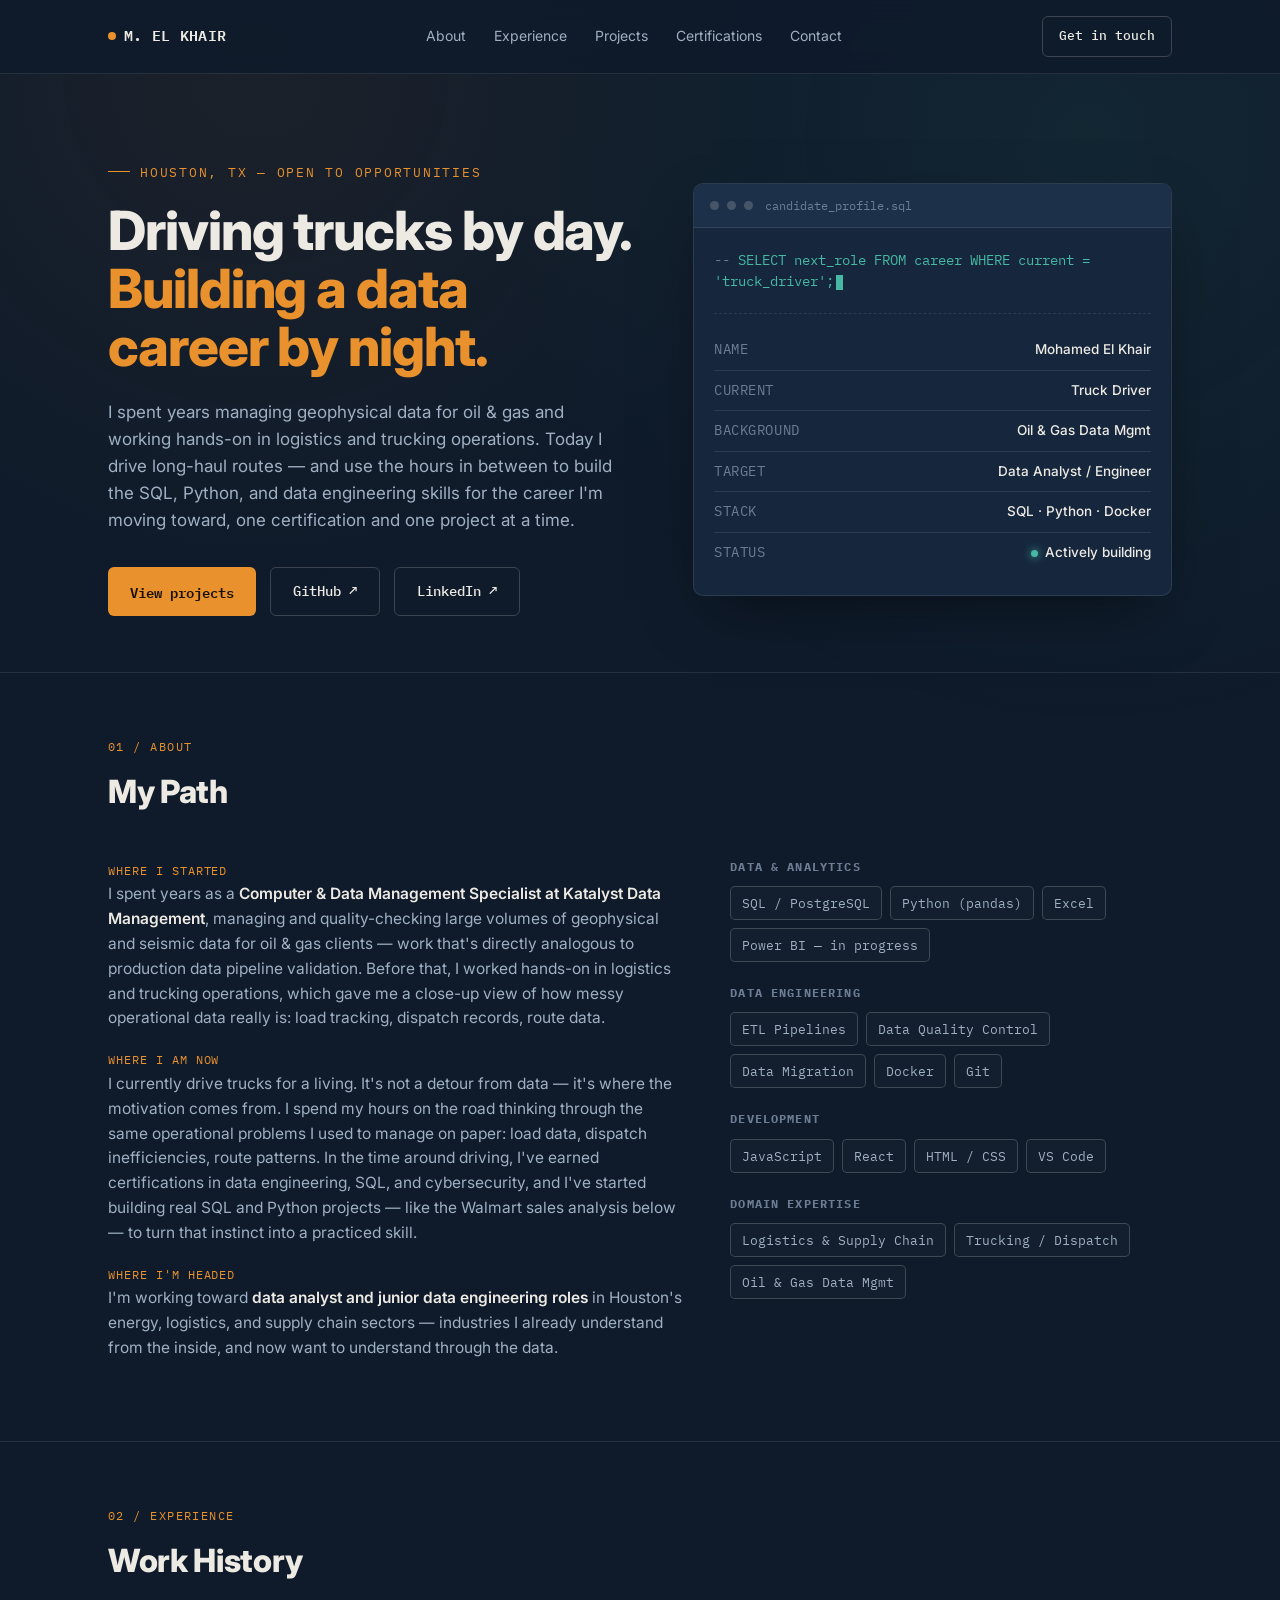
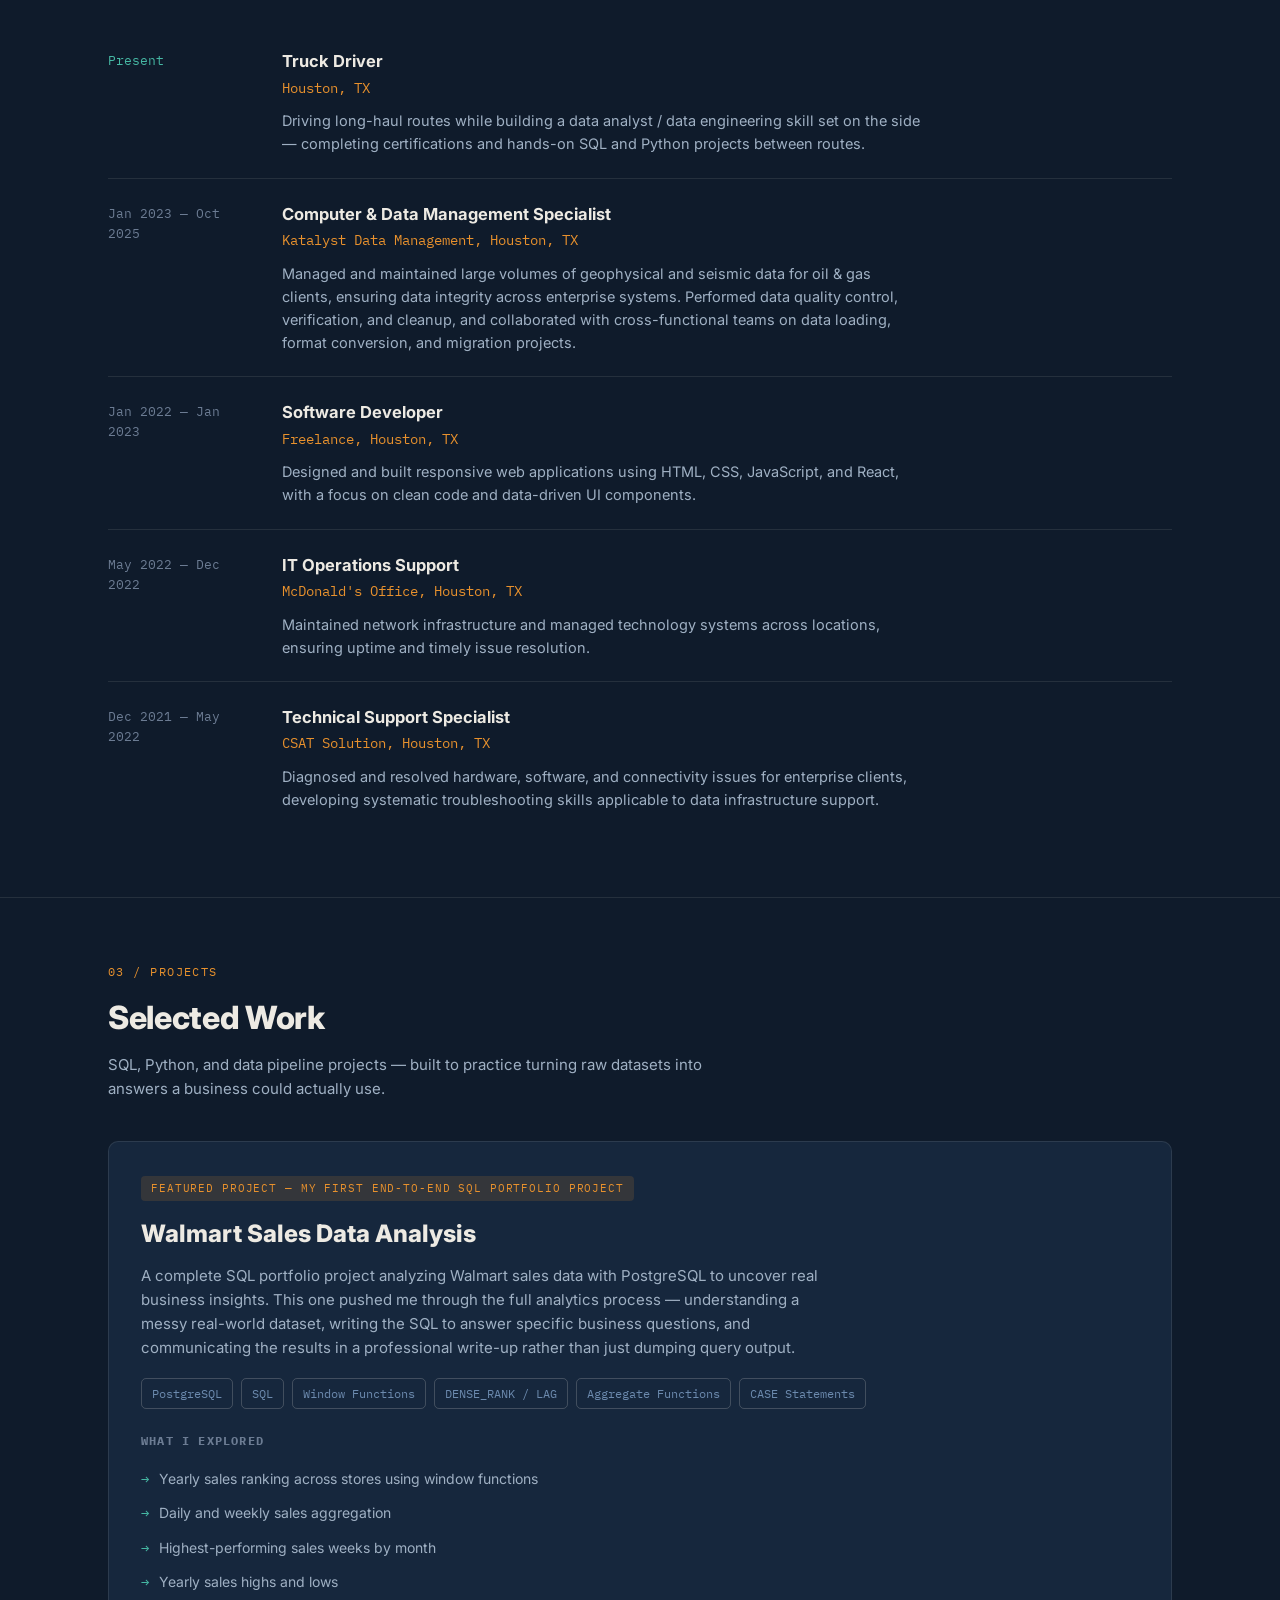
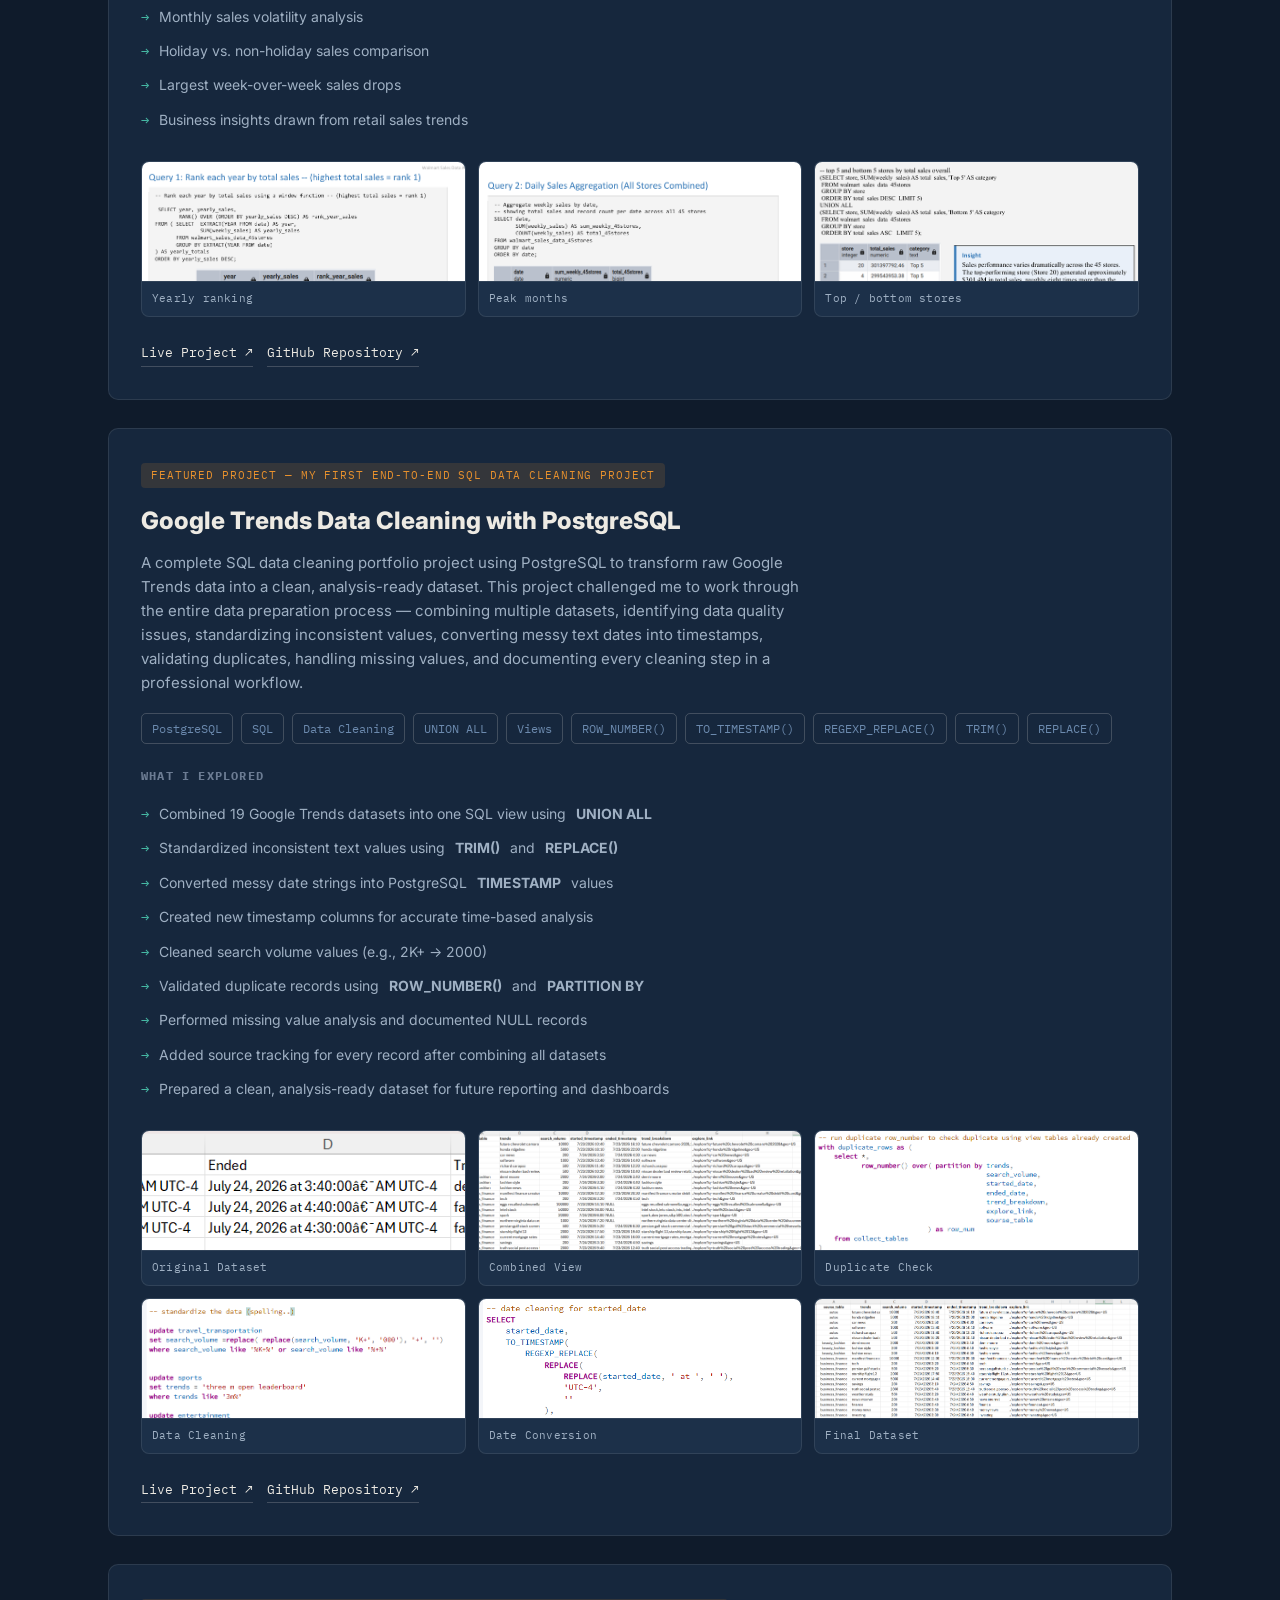
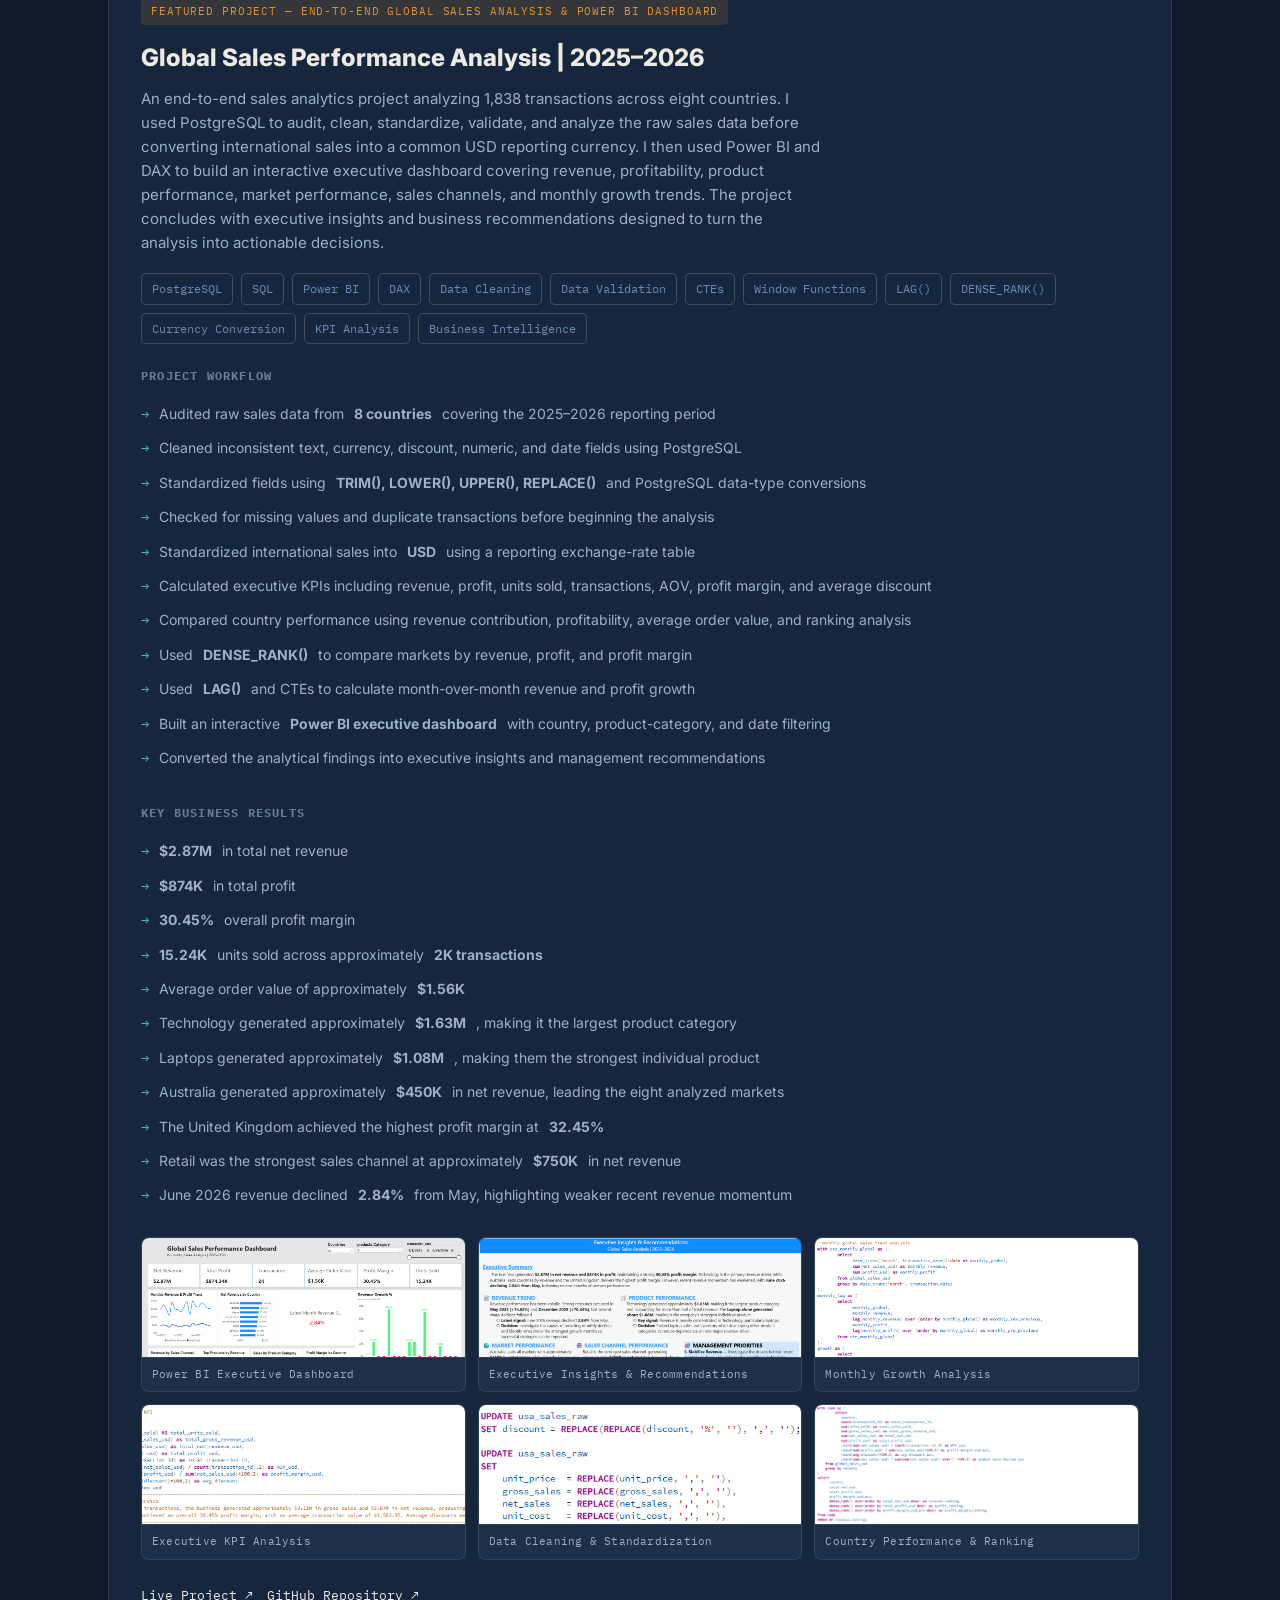
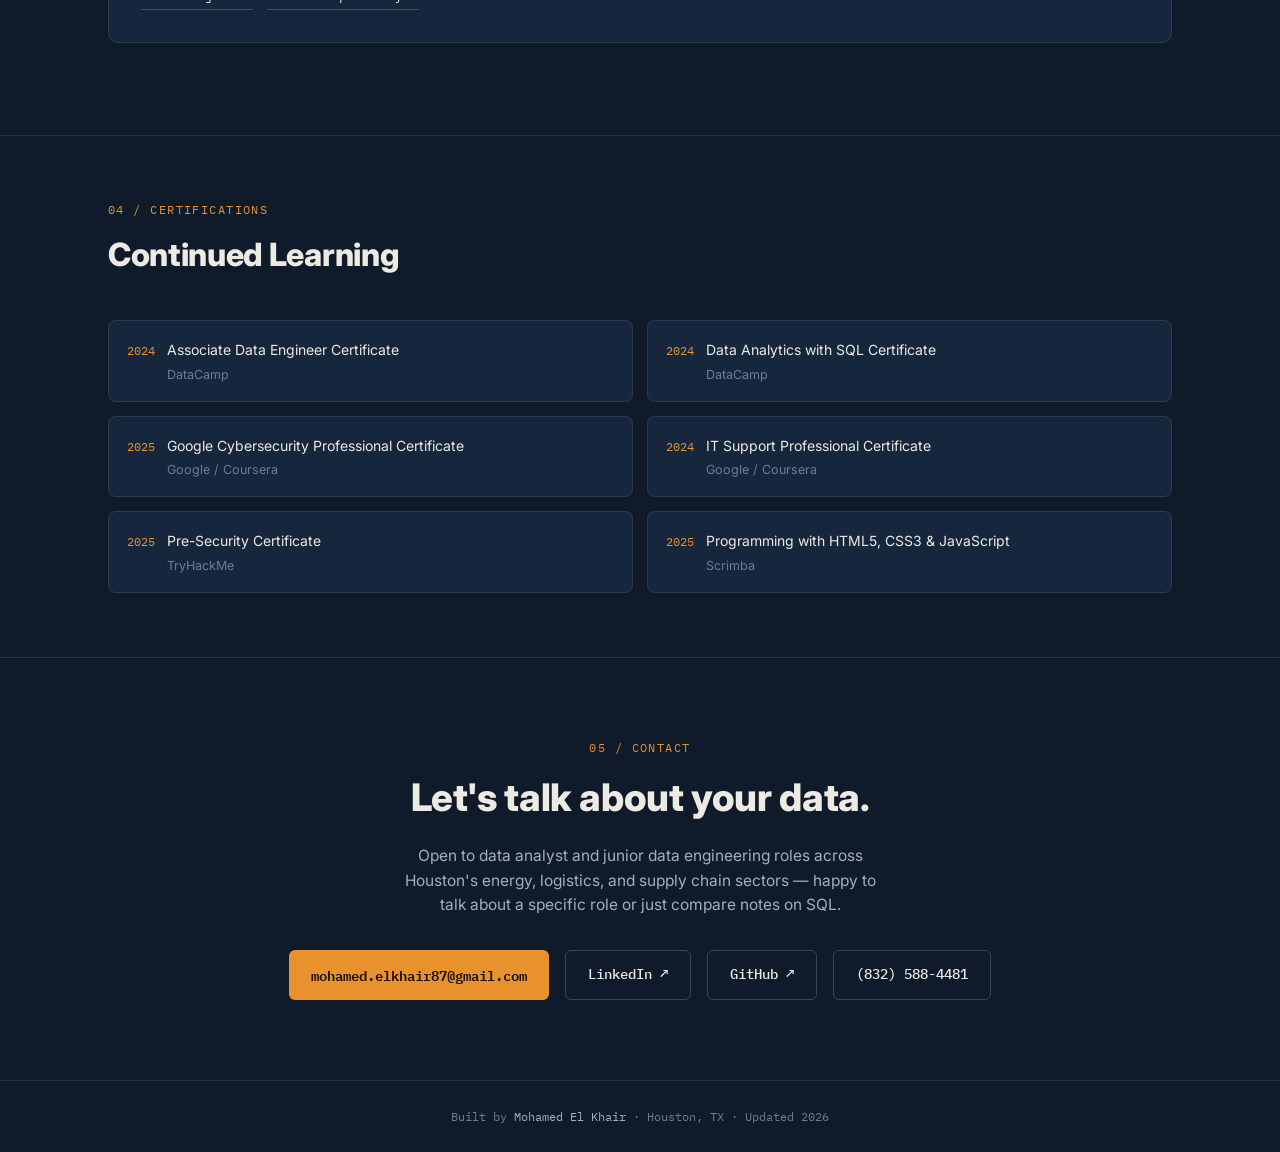
==== commit aaeff96d: "Update image paths in gallery section" ====
--- a/index.html
+++ b/index.html
@@ -527,21 +527,24 @@
             <li>Business insights drawn from retail sales trends</li>
           </ul>
 
-          <div class="gallery-grid">
-            <a class="gallery-item" href="query1.png" target="_blank" rel="noopener">
-              <img src="query1.png" alt="Query result: yearly sales ranked with a window function">
-              <span>Yearly ranking</span>
-            </a>
-            <a class="gallery-item" href="query2.png" target="_blank" rel="noopener">
-              <img src="query2.png" alt="Query result: top 3 highest sales months">
-              <span>Peak months</span>
-            </a>
-            <a class="gallery-item" href="query3.png" target="_blank" rel="noopener">
-              <img src="query3.png" alt="Query result: top 5 and bottom 5 stores by total sales">
-              <span>Top / bottom stores</span>
-            </a>
+                      <div class="gallery-grid">
             
-          </div>
+              <a class="gallery-item" href="img/query1.png" target="_blank" rel="noopener">
+                <img src="img/query1.png" alt="Query result: yearly sales ranked with a window function">
+                <span>Yearly ranking</span>
+              </a>
+            
+              <a class="gallery-item" href="img/query2.png" target="_blank" rel="noopener">
+                <img src="img/query2.png" alt="Query result: top 3 highest sales months">
+                <span>Peak months</span>
+              </a>
+            
+              <a class="gallery-item" href="img/query3.png" target="_blank" rel="noopener">
+                <img src="img/query3.png" alt="Query result: top 5 and bottom 5 stores by total sales">
+                <span>Top / bottom stores</span>
+              </a>
+            
+            </div>
 
           <div class="project-links">
             <a class="project-link" href="https://simohjc.github.io/walmart_data_analysis_project/" target="_blank" rel="noopener">Live Project ↗</a>
@@ -595,37 +598,37 @@
 
     <div class="gallery-grid">
 
-      <a class="gallery-item" href="google1.png" target="_blank" rel="noopener">
-        <img src="google1.png" alt="Original Google Trends dataset">
-        <span>Original Dataset</span>
-      </a>
-
-      <a class="gallery-item" href="google2.png" target="_blank" rel="noopener">
-        <img src="google2.png" alt="Combined SQL view">
-        <span>Combined View</span>
-      </a>
-
-      <a class="gallery-item" href="google3.png" target="_blank" rel="noopener">
-        <img src="google3.png" alt="Duplicate detection using ROW_NUMBER">
-        <span>Duplicate Check</span>
-      </a>
-
-      <a class="gallery-item" href="google4.png" target="_blank" rel="noopener">
-        <img src="google4.png" alt="Data standardization">
-        <span>Data Cleaning</span>
-      </a>
-
-      <a class="gallery-item" href="google5.png" target="_blank" rel="noopener">
-        <img src="google5.png" alt="Timestamp conversion">
-        <span>Date Conversion</span>
-      </a>
-
-      <a class="gallery-item" href="google6.png" target="_blank" rel="noopener">
-        <img src="google6.png" alt="Final cleaned dataset">
-        <span>Final Dataset</span>
-      </a>
-
-    </div>
+  <a class="gallery-item" href="img/google1.png" target="_blank" rel="noopener">
+    <img src="img/google1.png" alt="Original Google Trends dataset">
+    <span>Original Dataset</span>
+  </a>
+
+  <a class="gallery-item" href="img/google2.png" target="_blank" rel="noopener">
+    <img src="img/google2.png" alt="Combined SQL view">
+    <span>Combined View</span>
+  </a>
+
+  <a class="gallery-item" href="img/google3.png" target="_blank" rel="noopener">
+    <img src="img/google3.png" alt="Duplicate detection using ROW_NUMBER">
+    <span>Duplicate Check</span>
+  </a>
+
+  <a class="gallery-item" href="img/google4.png" target="_blank" rel="noopener">
+    <img src="img/google4.png" alt="Data standardization">
+    <span>Data Cleaning</span>
+  </a>
+
+  <a class="gallery-item" href="img/google5.png" target="_blank" rel="noopener">
+    <img src="img/google5.png" alt="Timestamp conversion">
+    <span>Date Conversion</span>
+  </a>
+
+  <a class="gallery-item" href="img/google6.png" target="_blank" rel="noopener">
+    <img src="img/google6.png" alt="Final cleaned dataset">
+    <span>Final Dataset</span>
+  </a>
+
+</div>
 
     <div class="project-links">
       <a class="project-link" href=" https://simohjc.github.io/Google-Trends-Data-Cleaning-with-" target="_blank" rel="noopener">
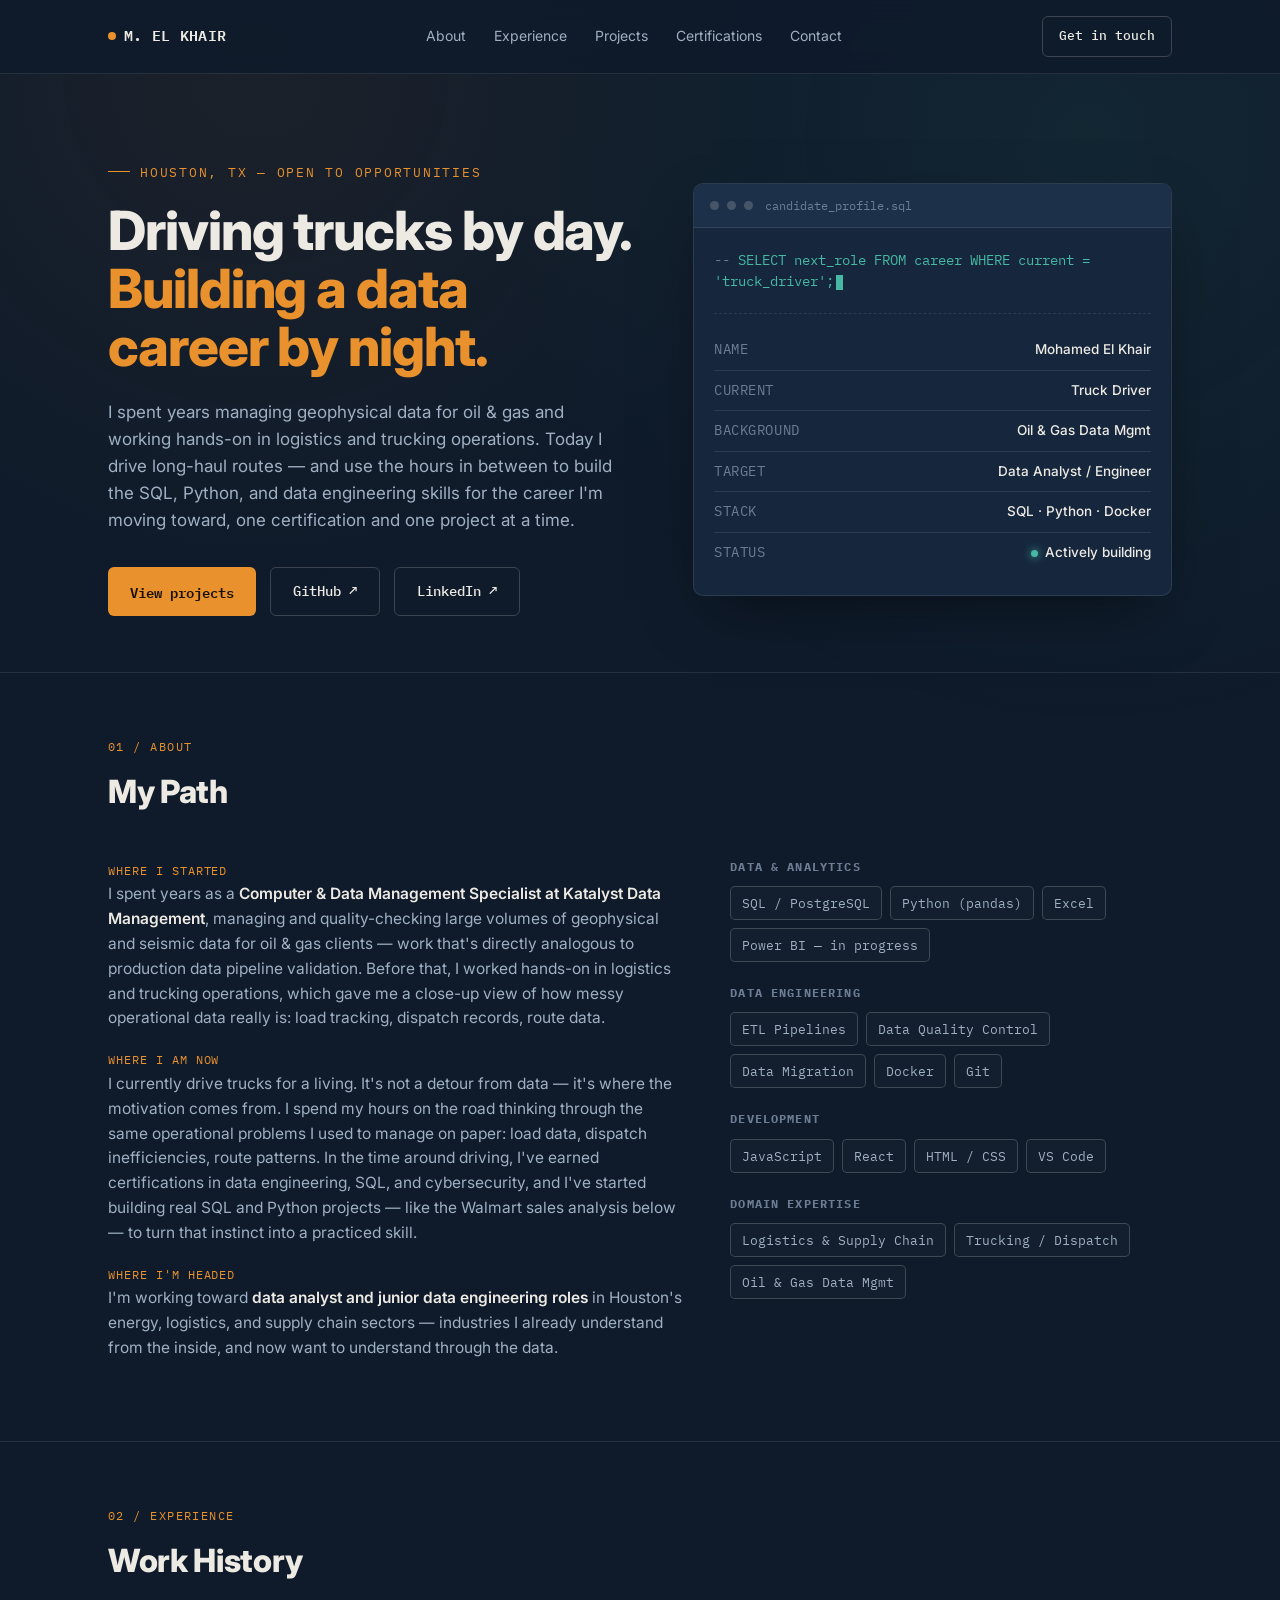
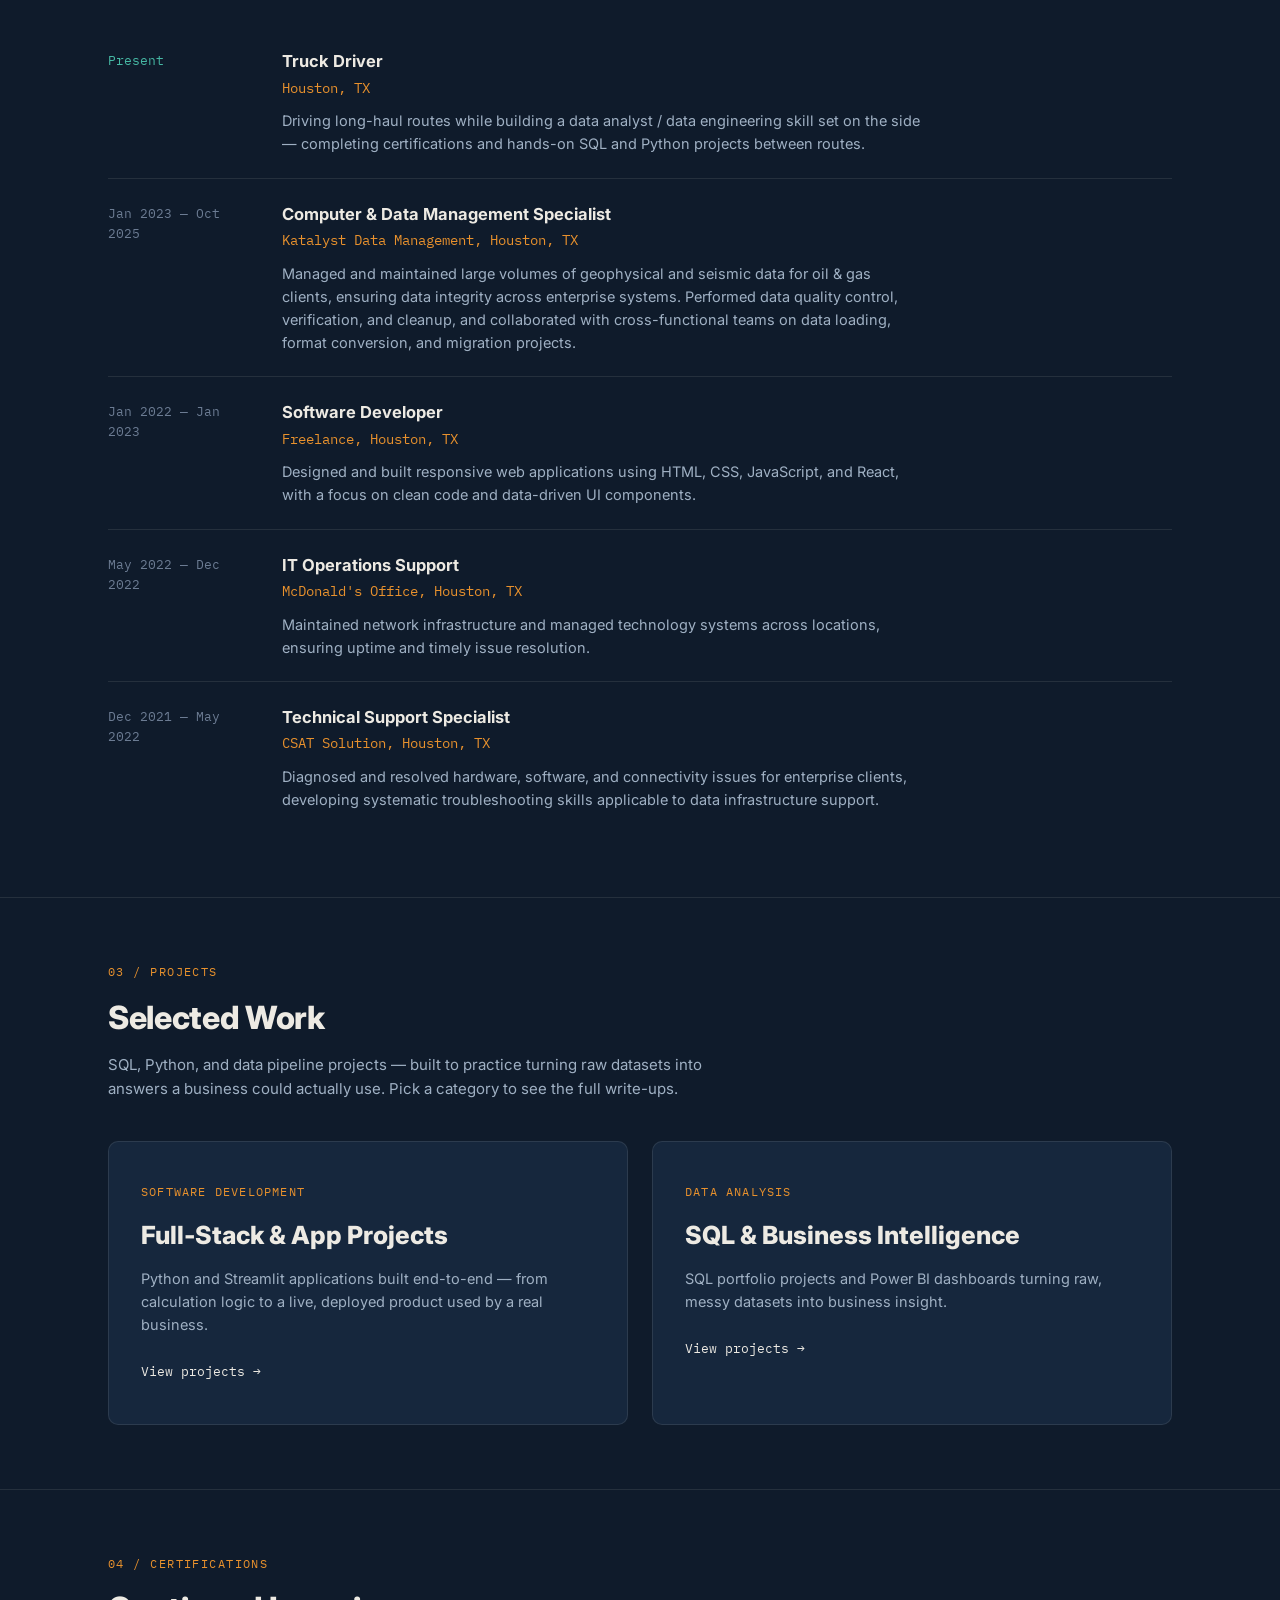
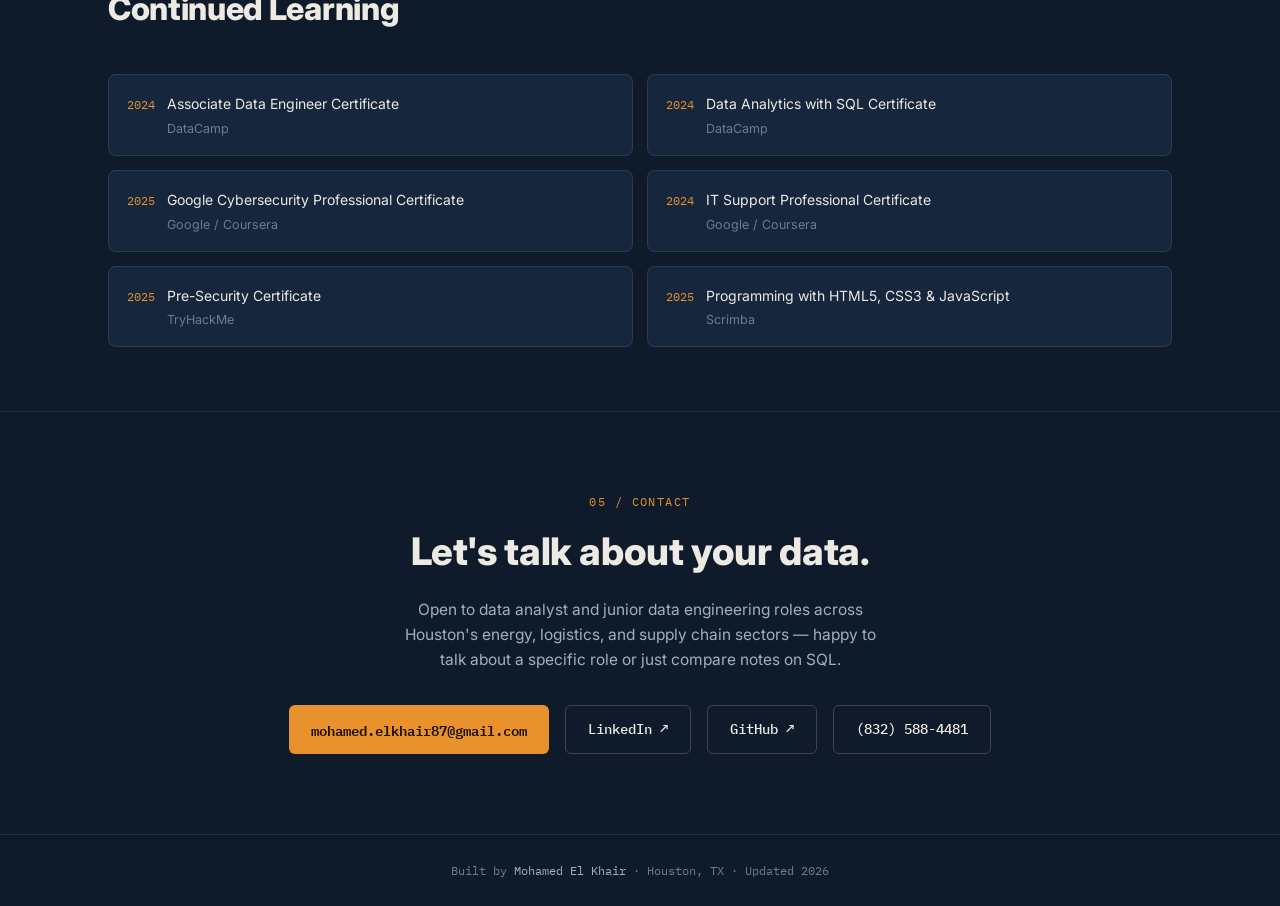
==== commit d3c0bf16: "Add files via upload" ====
--- a/index.html
+++ b/index.html
@@ -8,306 +8,7 @@
 <link rel="preconnect" href="https://fonts.googleapis.com">
 <link rel="preconnect" href="https://fonts.gstatic.com" crossorigin>
 <link href="https://fonts.googleapis.com/css2?family=IBM+Plex+Mono:wght@400;500;600;700&family=Inter:wght@400;500;600;700;800&display=swap" rel="stylesheet">
-<style>
-  :root{
-    --bg: #0F1B2B;
-    --bg-elevated: #16273D;
-    --bg-elevated-2: #1C3049;
-    --accent: #E8912D;
-    --accent-soft: rgba(232,145,45,0.14);
-    --secondary: #6C8AAE;
-    --teal: #46B8A4;
-    --text: #EDEAE3;
-    --text-dim: #9FB0C3;
-    --text-faint: #6C7C93;
-    --border: rgba(237,234,227,0.10);
-    --border-strong: rgba(237,234,227,0.20);
-    --font-display: 'IBM Plex Mono', 'Consolas', monospace;
-    --font-body: 'Inter', -apple-system, sans-serif;
-    --radius: 10px;
-    --max-w: 1120px;
-  }
-
-  *{box-sizing:border-box; margin:0; padding:0;}
-  html{scroll-behavior:smooth;}
-  @media (prefers-reduced-motion: reduce){
-    html{scroll-behavior:auto;}
-    *{animation-duration:0.001ms !important; animation-iteration-count:1 !important; transition-duration:0.001ms !important;}
-  }
-
-  body{
-    background:var(--bg);
-    color:var(--text);
-    font-family:var(--font-body);
-    line-height:1.6;
-    -webkit-font-smoothing:antialiased;
-    overflow-x:hidden;
-  }
-
-  body::before{
-    content:"";
-    position:fixed;
-    inset:0;
-    background-image:
-      radial-gradient(circle at 20% 8%, rgba(232,145,45,0.06), transparent 40%),
-      radial-gradient(circle at 85% 15%, rgba(70,184,164,0.07), transparent 45%);
-    pointer-events:none;
-    z-index:0;
-  }
-
-  .wrap{max-width:var(--max-w); margin:0 auto; padding:0 28px; position:relative; z-index:1;}
-
-  a{color:inherit; text-decoration:none;}
-
-  .mono{font-family:var(--font-display);}
-
-  /* ---------- NAV ---------- */
-  header.site-nav{
-    position:sticky; top:0; z-index:50;
-    background:rgba(15,27,43,0.85);
-    backdrop-filter:blur(10px);
-    -webkit-backdrop-filter:blur(10px);
-    border-bottom:1px solid var(--border);
-  }
-  .nav-inner{
-    display:flex; align-items:center; justify-content:space-between;
-    padding:16px 28px; max-width:var(--max-w); margin:0 auto;
-  }
-  .nav-logo{
-    font-family:var(--font-display); font-weight:600; font-size:15px;
-    letter-spacing:0.02em; color:var(--text);
-    display:flex; align-items:center; gap:8px;
-  }
-  .nav-logo .dot{width:8px; height:8px; border-radius:50%; background:var(--accent); display:inline-block;}
-  .nav-links{display:flex; align-items:center; gap:28px; font-size:14px;}
-  .nav-links a{color:var(--text-dim); transition:color 0.2s ease; position:relative;}
-  .nav-links a:hover{color:var(--accent);}
-  .nav-links a:focus-visible, a:focus-visible, button:focus-visible{
-    outline:2px solid var(--accent); outline-offset:3px; border-radius:2px;
-  }
-  .nav-cta{
-    font-family:var(--font-display); font-size:13px; font-weight:500;
-    padding:9px 16px; border:1px solid var(--border-strong); border-radius:6px;
-    color:var(--text); transition:all 0.2s ease; white-space:nowrap;
-  }
-  .nav-cta:hover{border-color:var(--accent); color:var(--accent); background:var(--accent-soft);}
-  .nav-toggle{display:none;}
-
-  /* ---------- HERO ---------- */
-  .hero{
-    padding:88px 0 72px;
-    display:grid;
-    grid-template-columns:1.05fr 0.95fr;
-    gap:56px;
-    align-items:center;
-  }
-  .eyebrow{
-    font-family:var(--font-display); font-size:12.5px; color:var(--accent);
-    letter-spacing:0.14em; text-transform:uppercase; margin-bottom:20px;
-    display:flex; align-items:center; gap:10px;
-  }
-  .eyebrow::before{content:""; width:22px; height:1px; background:var(--accent);}
-  .hero h1{
-    font-size:clamp(34px, 4.6vw, 54px); font-weight:800; line-height:1.08;
-    letter-spacing:-0.02em; color:var(--text); margin-bottom:22px;
-  }
-  .hero h1 .hl{color:var(--accent);}
-  .hero p.lede{
-    font-size:17px; color:var(--text-dim); max-width:520px; margin-bottom:32px;
-  }
-  .hero-actions{display:flex; gap:14px; flex-wrap:wrap;}
-  .btn{
-    font-family:var(--font-display); font-size:13.5px; font-weight:500;
-    padding:13px 22px; border-radius:6px; transition:all 0.2s ease;
-    display:inline-flex; align-items:center; gap:8px;
-  }
-  .btn-primary{background:var(--accent); color:#1A1103; font-weight:600;}
-  .btn-primary:hover{background:#F5A238; transform:translateY(-1px);}
-  .btn-secondary{border:1px solid var(--border-strong); color:var(--text);}
-  .btn-secondary:hover{border-color:var(--text-dim); background:rgba(255,255,255,0.03);}
-
-  /* manifest card */
-  .manifest-card{
-    background:var(--bg-elevated);
-    border:1px solid var(--border);
-    border-radius:var(--radius);
-    overflow:hidden;
-    box-shadow:0 24px 60px -20px rgba(0,0,0,0.5);
-  }
-  .manifest-head{
-    display:flex; align-items:center; gap:8px;
-    padding:12px 16px; border-bottom:1px solid var(--border);
-    background:var(--bg-elevated-2);
-  }
-  .manifest-head span.chip{width:9px; height:9px; border-radius:50%; background:var(--border-strong);}
-  .manifest-head .title{
-    font-family:var(--font-display); font-size:12px; color:var(--text-faint); margin-left:4px;
-  }
-  .manifest-body{padding:22px 20px;}
-  .query-line{
-    font-family:var(--font-display); font-size:13.5px; color:var(--teal);
-    min-height:20px; margin-bottom:20px; word-break:break-word;
-  }
-  .query-line .prompt{color:var(--text-faint);}
-  .query-line .cursor{display:inline-block; width:7px; height:15px; background:var(--teal); margin-left:2px; vertical-align:middle; animation:blink 1s steps(1) infinite;}
-  @keyframes blink{50%{opacity:0;}}
-
-  .manifest-table{border-top:1px dashed var(--border); padding-top:16px;}
-  .manifest-row{
-    display:flex; justify-content:space-between; gap:12px;
-    padding:9px 0; border-bottom:1px solid var(--border);
-    font-size:13.5px;
-  }
-  .manifest-row:last-child{border-bottom:none;}
-  .manifest-row .field{font-family:var(--font-display); color:var(--text-faint); letter-spacing:0.04em;}
-  .manifest-row .value{color:var(--text); font-weight:500; text-align:right;}
-  .status-dot{width:7px; height:7px; border-radius:50%; background:var(--teal); display:inline-block; margin-right:7px; box-shadow:0 0 8px var(--teal);}
-
-  /* ---------- SECTION SHARED ---------- */
-  section{padding:64px 0; border-top:1px solid var(--border); position:relative; z-index:1;}
-  .section-head{margin-bottom:40px;}
-  .section-num{
-    font-family:var(--font-display); font-size:12px; color:var(--accent);
-    letter-spacing:0.12em; text-transform:uppercase; margin-bottom:10px;
-  }
-  .section-title{font-size:clamp(24px,3vw,32px); font-weight:800; letter-spacing:-0.01em;}
-  .section-sub{color:var(--text-dim); margin-top:10px; max-width:640px; font-size:15px;}
-
-  .reveal{opacity:0; transform:translateY(18px); transition:opacity 0.6s ease, transform 0.6s ease;}
-  .reveal.in{opacity:1; transform:translateY(0);}
-
-  /* ---------- ABOUT ---------- */
-  .about-grid{display:grid; grid-template-columns:1.3fr 1fr; gap:48px;}
-  .about-grid p{color:var(--text-dim); font-size:15.5px; margin-bottom:16px;}
-  .about-grid p strong{color:var(--text); font-weight:600;}
-  .skill-group{margin-bottom:22px;}
-  .skill-group h4{
-    font-family:var(--font-display); font-size:11.5px; color:var(--text-faint);
-    text-transform:uppercase; letter-spacing:0.1em; margin-bottom:10px;
-  }
-  .tag-row{display:flex; flex-wrap:wrap; gap:8px;}
-  .tag{
-    font-family:var(--font-display); font-size:12.5px; padding:6px 11px;
-    border:1px solid var(--border-strong); border-radius:5px; color:var(--text-dim);
-    background:rgba(255,255,255,0.02);
-  }
-
-  /* ---------- EXPERIENCE ---------- */
-  .exp-item{
-    display:grid; grid-template-columns:150px 1fr; gap:24px;
-    padding:22px 0; border-bottom:1px solid var(--border);
-  }
-  .exp-item:last-child{border-bottom:none;}
-  .exp-date{font-family:var(--font-display); font-size:12.5px; color:var(--text-faint); padding-top:2px;}
-  .exp-date .current{color:var(--teal);}
-  .exp-role{font-size:16.5px; font-weight:700; margin-bottom:3px;}
-  .exp-company{font-size:13.5px; color:var(--accent); margin-bottom:10px; font-family:var(--font-display);}
-  .exp-desc{color:var(--text-dim); font-size:14.5px; max-width:640px;}
-
-  /* ---------- PROJECTS ---------- */
-  .project-featured{
-    background:var(--bg-elevated);
-    border:1px solid var(--border);
-    border-radius:var(--radius);
-    overflow:hidden;
-    margin-bottom:28px;
-  }
-  .project-featured img{width:100%; display:block; border-bottom:1px solid var(--border);}
-  .project-featured-body{padding:32px;}
-  .project-tag{
-    display:inline-block; font-family:var(--font-display); font-size:11px;
-    color:var(--accent); background:var(--accent-soft); padding:4px 10px;
-    border-radius:4px; letter-spacing:0.08em; text-transform:uppercase; margin-bottom:14px;
-  }
-  .project-featured h3{font-size:24px; font-weight:800; margin-bottom:10px;}
-  .project-featured p.summary{color:var(--text-dim); font-size:15px; margin-bottom:18px; max-width:680px;}
-  .stack-row{display:flex; flex-wrap:wrap; gap:8px; margin-bottom:22px;}
-  .stack-chip{
-    font-family:var(--font-display); font-size:12px; color:var(--secondary);
-    border:1px solid var(--border-strong); padding:5px 10px; border-radius:5px;
-  }
-  .insight-list{list-style:none; margin-bottom:24px;}
-  .insight-list li{
-    display:flex; gap:10px; font-size:14px; color:var(--text-dim); padding:6px 0;
-  }
-  .insight-list li::before{content:"→"; color:var(--teal); font-family:var(--font-display); flex-shrink:0;}
-
-  .gallery-grid{
-    display:grid; grid-template-columns:repeat(3, 1fr); gap:12px; margin-bottom:26px;
-  }
-  .gallery-item{
-    display:block; position:relative; border:1px solid var(--border); border-radius:8px;
-    overflow:hidden; background:var(--bg-elevated-2); transition:border-color 0.2s ease, transform 0.2s ease;
-  }
-  .gallery-item:hover{border-color:var(--accent); transform:translateY(-2px);}
-  .gallery-item img{
-    width:100%; height:120px; object-fit:cover; object-position:top; display:block;
-    border-bottom:1px solid var(--border);
-  }
-  .gallery-item span{
-    display:block; font-family:var(--font-display); font-size:11px; color:var(--text-dim);
-    padding:8px 10px; letter-spacing:0.02em;
-  }
-  .project-links{display:flex; gap:14px; flex-wrap:wrap;}
-  .project-link{
-    font-family:var(--font-display); font-size:13px; color:var(--text);
-    border-bottom:1px solid var(--border-strong); padding-bottom:2px; transition:all 0.2s ease;
-  }
-  .project-link:hover{color:var(--accent); border-color:var(--accent);}
-
-  .project-grid{display:grid; grid-template-columns:1fr 1fr; gap:20px;}
-  .project-card{
-    background:var(--bg-elevated); border:1px solid var(--border); border-radius:var(--radius);
-    padding:24px; transition:border-color 0.2s ease, transform 0.2s ease;
-  }
-  .project-card:hover{border-color:var(--border-strong); transform:translateY(-2px);}
-  .project-card h4{font-size:17px; font-weight:700; margin-bottom:8px;}
-  .project-card p{color:var(--text-dim); font-size:13.8px; margin-bottom:14px;}
-  .project-card .stack-row{margin-bottom:0;}
-
-  /* ---------- CERTS ---------- */
-  .cert-grid{display:grid; grid-template-columns:repeat(2, 1fr); gap:14px;}
-  .cert-item{
-    display:flex; align-items:baseline; gap:12px; padding:16px 18px;
-    border:1px solid var(--border); border-radius:8px; background:var(--bg-elevated);
-  }
-  .cert-year{font-family:var(--font-display); font-size:12px; color:var(--accent); flex-shrink:0;}
-  .cert-name{font-size:14px; color:var(--text);}
-  .cert-issuer{font-size:12.5px; color:var(--text-faint); display:block; margin-top:2px;}
-
-  /* ---------- CONTACT / FOOTER ---------- */
-  .contact-section{
-    padding:80px 0; text-align:center; border-top:1px solid var(--border);
-  }
-  .contact-section .section-num{justify-content:center; display:flex;}
-  .contact-section h2{font-size:clamp(26px,4vw,38px); font-weight:800; margin-bottom:16px; letter-spacing:-0.01em;}
-  .contact-section p{color:var(--text-dim); max-width:480px; margin:0 auto 32px; font-size:15.5px;}
-  .contact-links{display:flex; justify-content:center; gap:16px; flex-wrap:wrap;}
-
-  footer{
-    border-top:1px solid var(--border); padding:26px 0; text-align:center;
-  }
-  footer p{font-family:var(--font-display); font-size:12px; color:var(--text-faint);}
-  footer p a{color:var(--text-dim);}
-  footer p a:hover{color:var(--accent);}
-
-  /* ---------- RESPONSIVE ---------- */
-  @media (max-width:860px){
-    .hero{grid-template-columns:1fr; padding-top:56px;}
-    .about-grid{grid-template-columns:1fr;}
-    .project-grid{grid-template-columns:1fr;}
-    .cert-grid{grid-template-columns:1fr;}
-    .gallery-grid{grid-template-columns:repeat(2, 1fr);}
-    .nav-links{display:none;}
-    .nav-cta{display:none;}
-  }
-  @media (max-width:560px){
-    .exp-item{grid-template-columns:1fr; gap:6px;}
-    .wrap{padding:0 20px;}
-    .manifest-row{flex-direction:column; gap:2px;}
-    .manifest-row .value{text-align:left;}
-  }
-</style>
+<link rel="stylesheet" href="style.css">
 </head>
 <body>
 
@@ -494,460 +195,25 @@
         <div class="section-num">03 / Projects</div>
         <div class="section-title">Selected Work</div>
         <p class="section-sub">SQL, Python, and data pipeline projects — built to practice turning raw datasets
-        into answers a business could actually use.</p>
-      </div>
-
-      <div class="project-featured reveal">
-        <div class="project-featured-body">
-          <span class="project-tag">Featured Project — My First End-to-End SQL Portfolio Project</span>
-          <h3>Walmart Sales Data Analysis</h3>
-          <p class="summary">A complete SQL portfolio project analyzing Walmart sales data with PostgreSQL to
-          uncover real business insights. This one pushed me through the full analytics process — understanding
-          a messy real-world dataset, writing the SQL to answer specific business questions, and communicating
-          the results in a professional write-up rather than just dumping query output.</p>
-
-          <div class="stack-row">
-            <span class="stack-chip">PostgreSQL</span>
-            <span class="stack-chip">SQL</span>
-            <span class="stack-chip">Window Functions</span>
-            <span class="stack-chip">DENSE_RANK / LAG</span>
-            <span class="stack-chip">Aggregate Functions</span>
-            <span class="stack-chip">CASE Statements</span>
-          </div>
-
-          <h4 style="font-family:var(--font-display); font-size:12px; color:var(--text-faint); text-transform:uppercase; letter-spacing:0.1em; margin-bottom:12px;">What I Explored</h4>
-          <ul class="insight-list">
-            <li>Yearly sales ranking across stores using window functions</li>
-            <li>Daily and weekly sales aggregation</li>
-            <li>Highest-performing sales weeks by month</li>
-            <li>Yearly sales highs and lows</li>
-            <li>Monthly sales volatility analysis</li>
-            <li>Holiday vs. non-holiday sales comparison</li>
-            <li>Largest week-over-week sales drops</li>
-            <li>Business insights drawn from retail sales trends</li>
-          </ul>
-
-                      <div class="gallery-grid">
-            
-              <a class="gallery-item" href="img/query1.png" target="_blank" rel="noopener">
-                <img src="img/query1.png" alt="Query result: yearly sales ranked with a window function">
-                <span>Yearly ranking</span>
-              </a>
-            
-              <a class="gallery-item" href="img/query2.png" target="_blank" rel="noopener">
-                <img src="img/query2.png" alt="Query result: top 3 highest sales months">
-                <span>Peak months</span>
-              </a>
-            
-              <a class="gallery-item" href="img/query3.png" target="_blank" rel="noopener">
-                <img src="img/query3.png" alt="Query result: top 5 and bottom 5 stores by total sales">
-                <span>Top / bottom stores</span>
-              </a>
-            
-            </div>
-
-          <div class="project-links">
-            <a class="project-link" href="https://simohjc.github.io/walmart_data_analysis_project/" target="_blank" rel="noopener">Live Project ↗</a>
-            <a class="project-link" href="https://github.com/Simohjc/walmart_data_analysis_project" target="_blank" rel="noopener">GitHub Repository ↗</a>
-          </div>
-        </div>
-      </div>
-
-      <div class="project-featured reveal">
-         <div class="project-featured-body">
-           <span class="project-tag">Featured Project — My First End-to-End SQL Data Cleaning Project</span>
-
-            <h3>Google Trends Data Cleaning with PostgreSQL</h3>
-
-    <p class="summary">
-      A complete SQL data cleaning portfolio project using PostgreSQL to transform raw Google Trends data
-      into a clean, analysis-ready dataset. This project challenged me to work through the entire data
-      preparation process — combining multiple datasets, identifying data quality issues, standardizing
-      inconsistent values, converting messy text dates into timestamps, validating duplicates, handling
-      missing values, and documenting every cleaning step in a professional workflow.
-    </p>
-
-    <div class="stack-row">
-      <span class="stack-chip">PostgreSQL</span>
-      <span class="stack-chip">SQL</span>
-      <span class="stack-chip">Data Cleaning</span>
-      <span class="stack-chip">UNION ALL</span>
-      <span class="stack-chip">Views</span>
-      <span class="stack-chip">ROW_NUMBER()</span>
-      <span class="stack-chip">TO_TIMESTAMP()</span>
-      <span class="stack-chip">REGEXP_REPLACE()</span>
-      <span class="stack-chip">TRIM()</span>
-      <span class="stack-chip">REPLACE()</span>
-    </div>
-
-    <h4 style="font-family:var(--font-display); font-size:12px; color:var(--text-faint); text-transform:uppercase; letter-spacing:0.1em; margin-bottom:12px;">
-      What I Explored
-    </h4>
-
-    <ul class="insight-list">
-      <li>Combined 19 Google Trends datasets into one SQL view using <strong>UNION ALL</strong></li>
-      <li>Standardized inconsistent text values using <strong>TRIM()</strong> and <strong>REPLACE()</strong></li>
-      <li>Converted messy date strings into PostgreSQL <strong>TIMESTAMP</strong> values</li>
-      <li>Created new timestamp columns for accurate time-based analysis</li>
-      <li>Cleaned search volume values (e.g., 2K+ → 2000)</li>
-      <li>Validated duplicate records using <strong>ROW_NUMBER()</strong> and <strong>PARTITION BY</strong></li>
-      <li>Performed missing value analysis and documented NULL records</li>
-      <li>Added source tracking for every record after combining all datasets</li>
-      <li>Prepared a clean, analysis-ready dataset for future reporting and dashboards</li>
-    </ul>
-
-    <div class="gallery-grid">
-
-  <a class="gallery-item" href="img/google1.png" target="_blank" rel="noopener">
-    <img src="img/google1.png" alt="Original Google Trends dataset">
-    <span>Original Dataset</span>
-  </a>
-
-  <a class="gallery-item" href="img/google2.png" target="_blank" rel="noopener">
-    <img src="img/google2.png" alt="Combined SQL view">
-    <span>Combined View</span>
-  </a>
-
-  <a class="gallery-item" href="img/google3.png" target="_blank" rel="noopener">
-    <img src="img/google3.png" alt="Duplicate detection using ROW_NUMBER">
-    <span>Duplicate Check</span>
-  </a>
-
-  <a class="gallery-item" href="img/google4.png" target="_blank" rel="noopener">
-    <img src="img/google4.png" alt="Data standardization">
-    <span>Data Cleaning</span>
-  </a>
-
-  <a class="gallery-item" href="img/google5.png" target="_blank" rel="noopener">
-    <img src="img/google5.png" alt="Timestamp conversion">
-    <span>Date Conversion</span>
-  </a>
-
-  <a class="gallery-item" href="img/google6.png" target="_blank" rel="noopener">
-    <img src="img/google6.png" alt="Final cleaned dataset">
-    <span>Final Dataset</span>
-  </a>
-
-</div>
-
-    <div class="project-links">
-      <a class="project-link" href=" https://simohjc.github.io/Google-Trends-Data-Cleaning-with-" target="_blank" rel="noopener">
-        Live Project ↗
-      </a>
-
-      <a class="project-link" href="https://github.com/Simohjc/Google-Trends-Data-Cleaning-with-PostgreSQL" target="_blank" rel="noopener">
-        GitHub Repository ↗
-      </a>
-    </div>
-
-  </div>
-</div>
-
-    <!-- =========================================================
-     GLOBAL SALES PERFORMANCE ANALYSIS
-========================================================= -->
-
-<div class="project-featured reveal">
-  <div class="project-featured-body">
-
-    <span class="project-tag">
-      Featured Project — End-to-End Global Sales Analysis & Power BI Dashboard
-    </span>
-
-    <h3>Global Sales Performance Analysis | 2025–2026</h3>
-
-    <p class="summary">
-      An end-to-end sales analytics project analyzing 1,838 transactions across
-      eight countries. I used PostgreSQL to audit, clean, standardize, validate,
-      and analyze the raw sales data before converting international sales into
-      a common USD reporting currency. I then used Power BI and DAX to build an
-      interactive executive dashboard covering revenue, profitability, product
-      performance, market performance, sales channels, and monthly growth trends.
-      The project concludes with executive insights and business recommendations
-      designed to turn the analysis into actionable decisions.
-    </p>
-
-
-    <!-- TECH STACK -->
-
-    <div class="stack-row">
-      <span class="stack-chip">PostgreSQL</span>
-      <span class="stack-chip">SQL</span>
-      <span class="stack-chip">Power BI</span>
-      <span class="stack-chip">DAX</span>
-      <span class="stack-chip">Data Cleaning</span>
-      <span class="stack-chip">Data Validation</span>
-      <span class="stack-chip">CTEs</span>
-      <span class="stack-chip">Window Functions</span>
-      <span class="stack-chip">LAG()</span>
-      <span class="stack-chip">DENSE_RANK()</span>
-      <span class="stack-chip">Currency Conversion</span>
-      <span class="stack-chip">KPI Analysis</span>
-      <span class="stack-chip">Business Intelligence</span>
-    </div>
-
-
-    <!-- PROJECT WORKFLOW -->
-
-    <h4 style="
-      font-family:var(--font-display);
-      font-size:12px;
-      color:var(--text-faint);
-      text-transform:uppercase;
-      letter-spacing:0.1em;
-      margin-bottom:12px;">
-      Project Workflow
-    </h4>
-
-    <ul class="insight-list">
-
-      <li>
-        Audited raw sales data from
-        <strong>8 countries</strong> covering the 2025–2026 reporting period
-      </li>
-
-      <li>
-        Cleaned inconsistent text, currency, discount, numeric, and date fields
-        using PostgreSQL
-      </li>
-
-      <li>
-        Standardized fields using
-        <strong>TRIM(), LOWER(), UPPER(), REPLACE()</strong> and PostgreSQL
-        data-type conversions
-      </li>
-
-      <li>
-        Checked for missing values and duplicate transactions before beginning
-        the analysis
-      </li>
-
-      <li>
-        Standardized international sales into
-        <strong>USD</strong> using a reporting exchange-rate table
-      </li>
-
-      <li>
-        Calculated executive KPIs including revenue, profit, units sold,
-        transactions, AOV, profit margin, and average discount
-      </li>
-
-      <li>
-        Compared country performance using revenue contribution,
-        profitability, average order value, and ranking analysis
-      </li>
-
-      <li>
-        Used <strong>DENSE_RANK()</strong> to compare markets by revenue,
-        profit, and profit margin
-      </li>
-
-      <li>
-        Used <strong>LAG()</strong> and CTEs to calculate month-over-month
-        revenue and profit growth
-      </li>
-
-      <li>
-        Built an interactive <strong>Power BI executive dashboard</strong>
-        with country, product-category, and date filtering
-      </li>
-
-      <li>
-        Converted the analytical findings into executive insights and
-        management recommendations
-      </li>
-
-    </ul>
-
-
-    <!-- KEY BUSINESS RESULTS -->
-
-    <h4 style="
-      font-family:var(--font-display);
-      font-size:12px;
-      color:var(--text-faint);
-      text-transform:uppercase;
-      letter-spacing:0.1em;
-      margin:28px 0 12px;">
-      Key Business Results
-    </h4>
-
-    <ul class="insight-list">
-
-      <li>
-        <strong>$2.87M</strong> in total net revenue
-      </li>
-
-      <li>
-        <strong>$874K</strong> in total profit
-      </li>
-
-      <li>
-        <strong>30.45%</strong> overall profit margin
-      </li>
-
-      <li>
-        <strong>15.24K</strong> units sold across approximately
-        <strong>2K transactions</strong>
-      </li>
-
-      <li>
-        Average order value of approximately <strong>$1.56K</strong>
-      </li>
-
-      <li>
-        Technology generated approximately <strong>$1.63M</strong>,
-        making it the largest product category
-      </li>
-
-      <li>
-        Laptops generated approximately <strong>$1.08M</strong>,
-        making them the strongest individual product
-      </li>
-
-      <li>
-        Australia generated approximately <strong>$450K</strong> in net
-        revenue, leading the eight analyzed markets
-      </li>
-
-      <li>
-        The United Kingdom achieved the highest profit margin at
-        <strong>32.45%</strong>
-      </li>
-
-      <li>
-        Retail was the strongest sales channel at approximately
-        <strong>$750K</strong> in net revenue
-      </li>
-
-      <li>
-        June 2026 revenue declined <strong>2.84%</strong> from May,
-        highlighting weaker recent revenue momentum
-      </li>
-
-    </ul>
-
-
-    <!-- SCREENSHOT GALLERY -->
-
-    <div class="gallery-grid">
-
-      <a class="gallery-item"
-         href="img/global1.png"
-         target="_blank"
-         rel="noopener">
-
-        <img
-          src="img/global1.png"
-          alt="Global Sales Power BI Performance Dashboard">
-
-        <span>Power BI Executive Dashboard</span>
-
-      </a>
-
-
-      <a class="gallery-item"
-         href="img/global2.png"
-         target="_blank"
-         rel="noopener">
-
-        <img
-          src="img/global2.png"
-          alt="Global Sales Executive Insights and Recommendations">
-
-        <span>Executive Insights & Recommendations</span>
-
-      </a>
-
-
-      <a class="gallery-item"
-         href="img/global3.png"
-         target="_blank"
-         rel="noopener">
-
-        <img
-          src="img/global3.png"
-          alt="SQL monthly global sales trend analysis">
-
-        <span>Monthly Growth Analysis</span>
-
-      </a>
-
-
-      <a class="gallery-item"
-         href="img/global4.png"
-         target="_blank"
-         rel="noopener">
-
-        <img
-          src="img/global4.png"
-          alt="SQL global executive KPI analysis">
-
-        <span>Executive KPI Analysis</span>
-
-      </a>
-
-
-      <a class="gallery-item"
-         href="img/global5.png"
-         target="_blank"
-         rel="noopener">
-
-        <img
-          src="img/global5.png"
-          alt="SQL global sales data cleaning">
-
-        <span>Data Cleaning & Standardization</span>
-
-      </a>
-
-
-      <a class="gallery-item"
-         href="img/global6.png"
-         target="_blank"
-         rel="noopener">
-
-        <img
-          src="img/global6.png"
-          alt="SQL country performance ranking analysis">
-
-        <span>Country Performance & Ranking</span>
-
-      </a>
-
-    </div>
-
-
-    <!-- PROJECT LINKS -->
-
-    <div class="project-links">
-
-      <!-- Replace # with your GitHub Pages URL when ready -->
-
-      <a
-        class="project-link"
-        href="#"
-        target="_blank"
-        rel="noopener">
-        Live Project ↗
-      </a>
-
-
-      <!-- Replace # with your GitHub repository URL when ready -->
-
-      <a
-        class="project-link"
-        href="#"
-        target="_blank"
-        rel="noopener">
-        GitHub Repository ↗
-      </a>
-
-    </div>
-
-  </div>
-</div>
-      
+        into answers a business could actually use. Pick a category to see the full write-ups.</p>
+      </div>
+
+      <div class="category-grid reveal">
+        <a class="category-card" href="software-development.html">
+          <div class="cat-label">Software Development</div>
+          <h3>Full-Stack &amp; App Projects</h3>
+          <p>Python and Streamlit applications built end-to-end — from calculation logic to a live,
+          deployed product used by a real business.</p>
+          <span class="cat-link">View projects →</span>
+        </a>
+        <a class="category-card" href="data-analysis.html">
+          <div class="cat-label">Data Analysis</div>
+          <h3>SQL &amp; Business Intelligence</h3>
+          <p>SQL portfolio projects and Power BI dashboards turning raw, messy datasets into
+          business insight.</p>
+          <span class="cat-link">View projects →</span>
+        </a>
+      </div>
     </div>
   </section>
 
@@ -1046,4 +312,3 @@
 
 </body>
 </html>
-
--- a/style.css
+++ b/style.css
@@ -0,0 +1,341 @@
+:root{
+    --bg: #0F1B2B;
+    --bg-elevated: #16273D;
+    --bg-elevated-2: #1C3049;
+    --accent: #E8912D;
+    --accent-soft: rgba(232,145,45,0.14);
+    --secondary: #6C8AAE;
+    --teal: #46B8A4;
+    --text: #EDEAE3;
+    --text-dim: #9FB0C3;
+    --text-faint: #6C7C93;
+    --border: rgba(237,234,227,0.10);
+    --border-strong: rgba(237,234,227,0.20);
+    --font-display: 'IBM Plex Mono', 'Consolas', monospace;
+    --font-body: 'Inter', -apple-system, sans-serif;
+    --radius: 10px;
+    --max-w: 1120px;
+  }
+
+  *{box-sizing:border-box; margin:0; padding:0;}
+  html{scroll-behavior:smooth;}
+  @media (prefers-reduced-motion: reduce){
+    html{scroll-behavior:auto;}
+    *{animation-duration:0.001ms !important; animation-iteration-count:1 !important; transition-duration:0.001ms !important;}
+  }
+
+  body{
+    background:var(--bg);
+    color:var(--text);
+    font-family:var(--font-body);
+    line-height:1.6;
+    -webkit-font-smoothing:antialiased;
+    overflow-x:hidden;
+  }
+
+  body::before{
+    content:"";
+    position:fixed;
+    inset:0;
+    background-image:
+      radial-gradient(circle at 20% 8%, rgba(232,145,45,0.06), transparent 40%),
+      radial-gradient(circle at 85% 15%, rgba(70,184,164,0.07), transparent 45%);
+    pointer-events:none;
+    z-index:0;
+  }
+
+  .wrap{max-width:var(--max-w); margin:0 auto; padding:0 28px; position:relative; z-index:1;}
+
+  a{color:inherit; text-decoration:none;}
+
+  .mono{font-family:var(--font-display);}
+
+  /* ---------- NAV ---------- */
+  header.site-nav{
+    position:sticky; top:0; z-index:50;
+    background:rgba(15,27,43,0.85);
+    backdrop-filter:blur(10px);
+    -webkit-backdrop-filter:blur(10px);
+    border-bottom:1px solid var(--border);
+  }
+  .nav-inner{
+    display:flex; align-items:center; justify-content:space-between;
+    padding:16px 28px; max-width:var(--max-w); margin:0 auto;
+  }
+  .nav-logo{
+    font-family:var(--font-display); font-weight:600; font-size:15px;
+    letter-spacing:0.02em; color:var(--text);
+    display:flex; align-items:center; gap:8px;
+  }
+  .nav-logo .dot{width:8px; height:8px; border-radius:50%; background:var(--accent); display:inline-block;}
+  .nav-links{display:flex; align-items:center; gap:28px; font-size:14px;}
+  .nav-links a{color:var(--text-dim); transition:color 0.2s ease; position:relative;}
+  .nav-links a:hover{color:var(--accent);}
+  .nav-links a:focus-visible, a:focus-visible, button:focus-visible{
+    outline:2px solid var(--accent); outline-offset:3px; border-radius:2px;
+  }
+  .nav-cta{
+    font-family:var(--font-display); font-size:13px; font-weight:500;
+    padding:9px 16px; border:1px solid var(--border-strong); border-radius:6px;
+    color:var(--text); transition:all 0.2s ease; white-space:nowrap;
+  }
+  .nav-cta:hover{border-color:var(--accent); color:var(--accent); background:var(--accent-soft);}
+  .nav-toggle{display:none;}
+
+  /* ---------- HERO ---------- */
+  .hero{
+    padding:88px 0 72px;
+    display:grid;
+    grid-template-columns:1.05fr 0.95fr;
+    gap:56px;
+    align-items:center;
+  }
+  .eyebrow{
+    font-family:var(--font-display); font-size:12.5px; color:var(--accent);
+    letter-spacing:0.14em; text-transform:uppercase; margin-bottom:20px;
+    display:flex; align-items:center; gap:10px;
+  }
+  .eyebrow::before{content:""; width:22px; height:1px; background:var(--accent);}
+  .hero h1{
+    font-size:clamp(34px, 4.6vw, 54px); font-weight:800; line-height:1.08;
+    letter-spacing:-0.02em; color:var(--text); margin-bottom:22px;
+  }
+  .hero h1 .hl{color:var(--accent);}
+  .hero p.lede{
+    font-size:17px; color:var(--text-dim); max-width:520px; margin-bottom:32px;
+  }
+  .hero-actions{display:flex; gap:14px; flex-wrap:wrap;}
+  .btn{
+    font-family:var(--font-display); font-size:13.5px; font-weight:500;
+    padding:13px 22px; border-radius:6px; transition:all 0.2s ease;
+    display:inline-flex; align-items:center; gap:8px;
+  }
+  .btn-primary{background:var(--accent); color:#1A1103; font-weight:600;}
+  .btn-primary:hover{background:#F5A238; transform:translateY(-1px);}
+  .btn-secondary{border:1px solid var(--border-strong); color:var(--text);}
+  .btn-secondary:hover{border-color:var(--text-dim); background:rgba(255,255,255,0.03);}
+
+  /* manifest card */
+  .manifest-card{
+    background:var(--bg-elevated);
+    border:1px solid var(--border);
+    border-radius:var(--radius);
+    overflow:hidden;
+    box-shadow:0 24px 60px -20px rgba(0,0,0,0.5);
+  }
+  .manifest-head{
+    display:flex; align-items:center; gap:8px;
+    padding:12px 16px; border-bottom:1px solid var(--border);
+    background:var(--bg-elevated-2);
+  }
+  .manifest-head span.chip{width:9px; height:9px; border-radius:50%; background:var(--border-strong);}
+  .manifest-head .title{
+    font-family:var(--font-display); font-size:12px; color:var(--text-faint); margin-left:4px;
+  }
+  .manifest-body{padding:22px 20px;}
+  .query-line{
+    font-family:var(--font-display); font-size:13.5px; color:var(--teal);
+    min-height:20px; margin-bottom:20px; word-break:break-word;
+  }
+  .query-line .prompt{color:var(--text-faint);}
+  .query-line .cursor{display:inline-block; width:7px; height:15px; background:var(--teal); margin-left:2px; vertical-align:middle; animation:blink 1s steps(1) infinite;}
+  @keyframes blink{50%{opacity:0;}}
+
+  .manifest-table{border-top:1px dashed var(--border); padding-top:16px;}
+  .manifest-row{
+    display:flex; justify-content:space-between; gap:12px;
+    padding:9px 0; border-bottom:1px solid var(--border);
+    font-size:13.5px;
+  }
+  .manifest-row:last-child{border-bottom:none;}
+  .manifest-row .field{font-family:var(--font-display); color:var(--text-faint); letter-spacing:0.04em;}
+  .manifest-row .value{color:var(--text); font-weight:500; text-align:right;}
+  .status-dot{width:7px; height:7px; border-radius:50%; background:var(--teal); display:inline-block; margin-right:7px; box-shadow:0 0 8px var(--teal);}
+
+  /* ---------- SECTION SHARED ---------- */
+  section{padding:64px 0; border-top:1px solid var(--border); position:relative; z-index:1;}
+  .section-head{margin-bottom:40px;}
+  .section-num{
+    font-family:var(--font-display); font-size:12px; color:var(--accent);
+    letter-spacing:0.12em; text-transform:uppercase; margin-bottom:10px;
+  }
+  .section-title{font-size:clamp(24px,3vw,32px); font-weight:800; letter-spacing:-0.01em;}
+  .section-sub{color:var(--text-dim); margin-top:10px; max-width:640px; font-size:15px;}
+
+  .reveal{opacity:0; transform:translateY(18px); transition:opacity 0.6s ease, transform 0.6s ease;}
+  .reveal.in{opacity:1; transform:translateY(0);}
+
+  /* ---------- ABOUT ---------- */
+  .about-grid{display:grid; grid-template-columns:1.3fr 1fr; gap:48px;}
+  .about-grid p{color:var(--text-dim); font-size:15.5px; margin-bottom:16px;}
+  .about-grid p strong{color:var(--text); font-weight:600;}
+  .skill-group{margin-bottom:22px;}
+  .skill-group h4{
+    font-family:var(--font-display); font-size:11.5px; color:var(--text-faint);
+    text-transform:uppercase; letter-spacing:0.1em; margin-bottom:10px;
+  }
+  .tag-row{display:flex; flex-wrap:wrap; gap:8px;}
+  .tag{
+    font-family:var(--font-display); font-size:12.5px; padding:6px 11px;
+    border:1px solid var(--border-strong); border-radius:5px; color:var(--text-dim);
+    background:rgba(255,255,255,0.02);
+  }
+
+  /* ---------- EXPERIENCE ---------- */
+  .exp-item{
+    display:grid; grid-template-columns:150px 1fr; gap:24px;
+    padding:22px 0; border-bottom:1px solid var(--border);
+  }
+  .exp-item:last-child{border-bottom:none;}
+  .exp-date{font-family:var(--font-display); font-size:12.5px; color:var(--text-faint); padding-top:2px;}
+  .exp-date .current{color:var(--teal);}
+  .exp-role{font-size:16.5px; font-weight:700; margin-bottom:3px;}
+  .exp-company{font-size:13.5px; color:var(--accent); margin-bottom:10px; font-family:var(--font-display);}
+  .exp-desc{color:var(--text-dim); font-size:14.5px; max-width:640px;}
+
+  /* ---------- PROJECTS ---------- */
+  .project-featured{
+    background:var(--bg-elevated);
+    border:1px solid var(--border);
+    border-radius:var(--radius);
+    overflow:hidden;
+    margin-bottom:28px;
+  }
+  .project-featured img{width:100%; display:block; border-bottom:1px solid var(--border);}
+  .project-featured-body{padding:32px;}
+  .project-tag{
+    display:inline-block; font-family:var(--font-display); font-size:11px;
+    color:var(--accent); background:var(--accent-soft); padding:4px 10px;
+    border-radius:4px; letter-spacing:0.08em; text-transform:uppercase; margin-bottom:14px;
+  }
+  .project-featured h3{font-size:24px; font-weight:800; margin-bottom:10px;}
+  .project-featured p.summary{color:var(--text-dim); font-size:15px; margin-bottom:18px; max-width:680px;}
+  .stack-row{display:flex; flex-wrap:wrap; gap:8px; margin-bottom:22px;}
+  .stack-chip{
+    font-family:var(--font-display); font-size:12px; color:var(--secondary);
+    border:1px solid var(--border-strong); padding:5px 10px; border-radius:5px;
+  }
+  .insight-list{list-style:none; margin-bottom:24px;}
+  .insight-list li{
+    display:flex; gap:10px; font-size:14px; color:var(--text-dim); padding:6px 0;
+  }
+  .insight-list li::before{content:"→"; color:var(--teal); font-family:var(--font-display); flex-shrink:0;}
+
+  .gallery-grid{
+    display:grid; grid-template-columns:repeat(3, 1fr); gap:12px; margin-bottom:26px;
+  }
+  .gallery-item{
+    display:block; position:relative; border:1px solid var(--border); border-radius:8px;
+    overflow:hidden; background:var(--bg-elevated-2); transition:border-color 0.2s ease, transform 0.2s ease;
+  }
+  .gallery-item:hover{border-color:var(--accent); transform:translateY(-2px);}
+  .gallery-item img{
+    width:100%; height:120px; object-fit:cover; object-position:top; display:block;
+    border-bottom:1px solid var(--border);
+  }
+  .gallery-item span{
+    display:block; font-family:var(--font-display); font-size:11px; color:var(--text-dim);
+    padding:8px 10px; letter-spacing:0.02em;
+  }
+  .project-links{display:flex; gap:14px; flex-wrap:wrap;}
+  .project-link{
+    font-family:var(--font-display); font-size:13px; color:var(--text);
+    border-bottom:1px solid var(--border-strong); padding-bottom:2px; transition:all 0.2s ease;
+  }
+  .project-link:hover{color:var(--accent); border-color:var(--accent);}
+
+  .project-grid{display:grid; grid-template-columns:1fr 1fr; gap:20px;}
+  .project-card{
+    background:var(--bg-elevated); border:1px solid var(--border); border-radius:var(--radius);
+    padding:24px; transition:border-color 0.2s ease, transform 0.2s ease;
+  }
+  .project-card:hover{border-color:var(--border-strong); transform:translateY(-2px);}
+  .project-card h4{font-size:17px; font-weight:700; margin-bottom:8px;}
+  .project-card p{color:var(--text-dim); font-size:13.8px; margin-bottom:14px;}
+  .project-card .stack-row{margin-bottom:0;}
+
+  /* ---------- PROJECT CATEGORY TILES (homepage) ---------- */
+  .category-grid{display:grid; grid-template-columns:1fr 1fr; gap:24px;}
+  .category-card{
+    display:block; background:var(--bg-elevated); border:1px solid var(--border);
+    border-radius:var(--radius); padding:40px 32px;
+    transition:border-color 0.2s ease, transform 0.2s ease;
+  }
+  .category-card:hover{border-color:var(--accent); transform:translateY(-3px);}
+  .category-card .cat-label{
+    font-family:var(--font-display); font-size:12px; color:var(--accent);
+    text-transform:uppercase; letter-spacing:0.1em; margin-bottom:14px;
+  }
+  .category-card h3{font-size:25px; font-weight:800; margin-bottom:12px;}
+  .category-card p{color:var(--text-dim); font-size:14.5px; margin-bottom:22px; max-width:420px;}
+  .category-card .cat-link{
+    font-family:var(--font-display); font-size:13px; color:var(--text);
+    display:inline-flex; align-items:center; gap:6px; transition:color 0.2s ease;
+  }
+  .category-card:hover .cat-link{color:var(--accent);}
+
+  /* ---------- SUBPAGE HEADER / BREADCRUMB ---------- */
+  .back-link{
+    display:inline-flex; align-items:center; gap:8px; font-family:var(--font-display);
+    font-size:13px; color:var(--text-dim); margin-bottom:18px; transition:color 0.2s ease;
+  }
+  .back-link:hover{color:var(--accent);}
+
+  /* ---------- PROJECT SUBSECTIONS ---------- */
+  .subsection-head{margin:0 0 28px;}
+  .subsection-head + .project-featured{margin-top:0;}
+  section#projects .subsection-head:not(:first-of-type){margin-top:52px;}
+  .subsection-label{
+    font-family:var(--font-display); font-size:12px; color:var(--teal);
+    letter-spacing:0.12em; text-transform:uppercase; margin-bottom:8px;
+    display:flex; align-items:center; gap:10px;
+  }
+  .subsection-label::before{content:""; width:16px; height:1px; background:var(--teal);}
+  .subsection-title{
+    font-size:21px; font-weight:700; color:var(--text);
+    padding-bottom:14px; border-bottom:1px solid var(--border);
+  }
+
+  /* ---------- CERTS ---------- */
+  .cert-grid{display:grid; grid-template-columns:repeat(2, 1fr); gap:14px;}
+  .cert-item{
+    display:flex; align-items:baseline; gap:12px; padding:16px 18px;
+    border:1px solid var(--border); border-radius:8px; background:var(--bg-elevated);
+  }
+  .cert-year{font-family:var(--font-display); font-size:12px; color:var(--accent); flex-shrink:0;}
+  .cert-name{font-size:14px; color:var(--text);}
+  .cert-issuer{font-size:12.5px; color:var(--text-faint); display:block; margin-top:2px;}
+
+  /* ---------- CONTACT / FOOTER ---------- */
+  .contact-section{
+    padding:80px 0; text-align:center; border-top:1px solid var(--border);
+  }
+  .contact-section .section-num{justify-content:center; display:flex;}
+  .contact-section h2{font-size:clamp(26px,4vw,38px); font-weight:800; margin-bottom:16px; letter-spacing:-0.01em;}
+  .contact-section p{color:var(--text-dim); max-width:480px; margin:0 auto 32px; font-size:15.5px;}
+  .contact-links{display:flex; justify-content:center; gap:16px; flex-wrap:wrap;}
+
+  footer{
+    border-top:1px solid var(--border); padding:26px 0; text-align:center;
+  }
+  footer p{font-family:var(--font-display); font-size:12px; color:var(--text-faint);}
+  footer p a{color:var(--text-dim);}
+  footer p a:hover{color:var(--accent);}
+
+  /* ---------- RESPONSIVE ---------- */
+  @media (max-width:860px){
+    .hero{grid-template-columns:1fr; padding-top:56px;}
+    .about-grid{grid-template-columns:1fr;}
+    .project-grid{grid-template-columns:1fr;}
+    .cert-grid{grid-template-columns:1fr;}
+    .gallery-grid{grid-template-columns:repeat(2, 1fr);}
+    .category-grid{grid-template-columns:1fr;}
+    .nav-links{display:none;}
+    .nav-cta{display:none;}
+  }
+  @media (max-width:560px){
+    .exp-item{grid-template-columns:1fr; gap:6px;}
+    .wrap{padding:0 20px;}
+    .manifest-row{flex-direction:column; gap:2px;}
+    .manifest-row .value{text-align:left;}
+  }
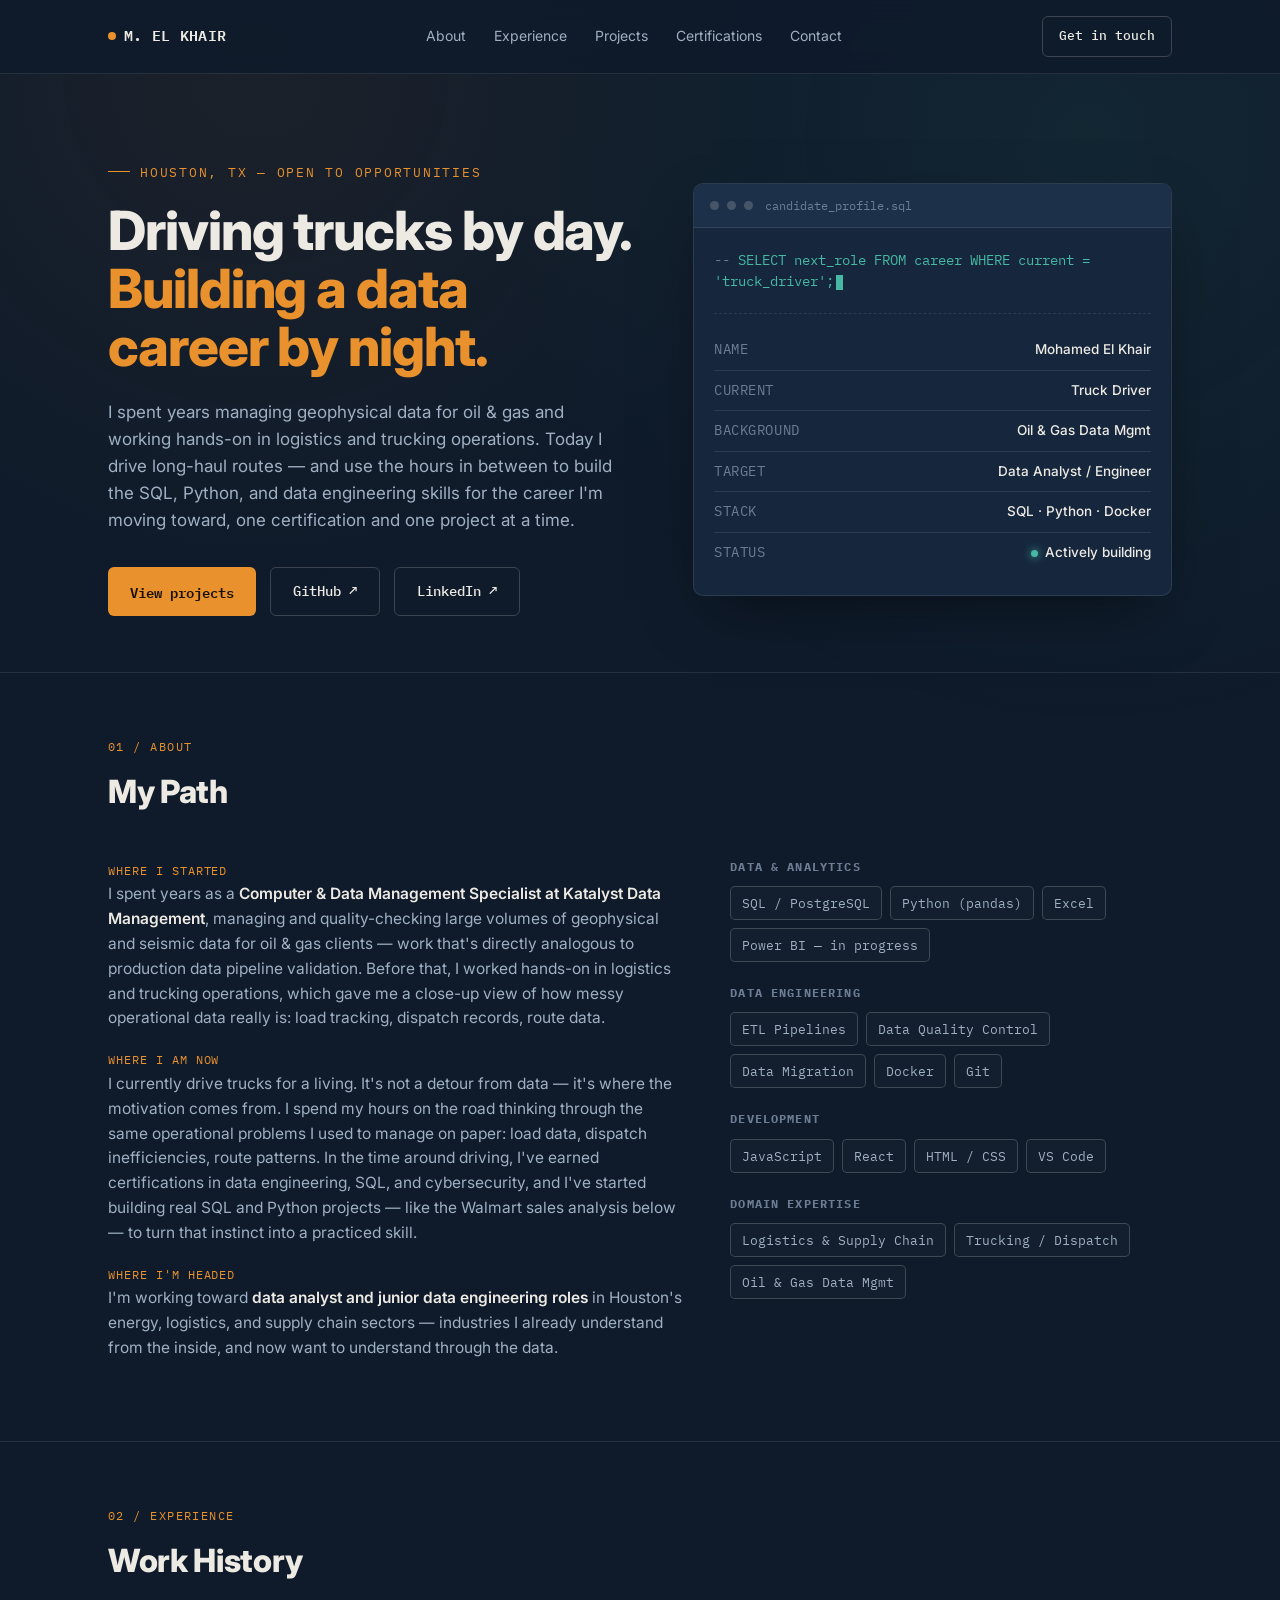
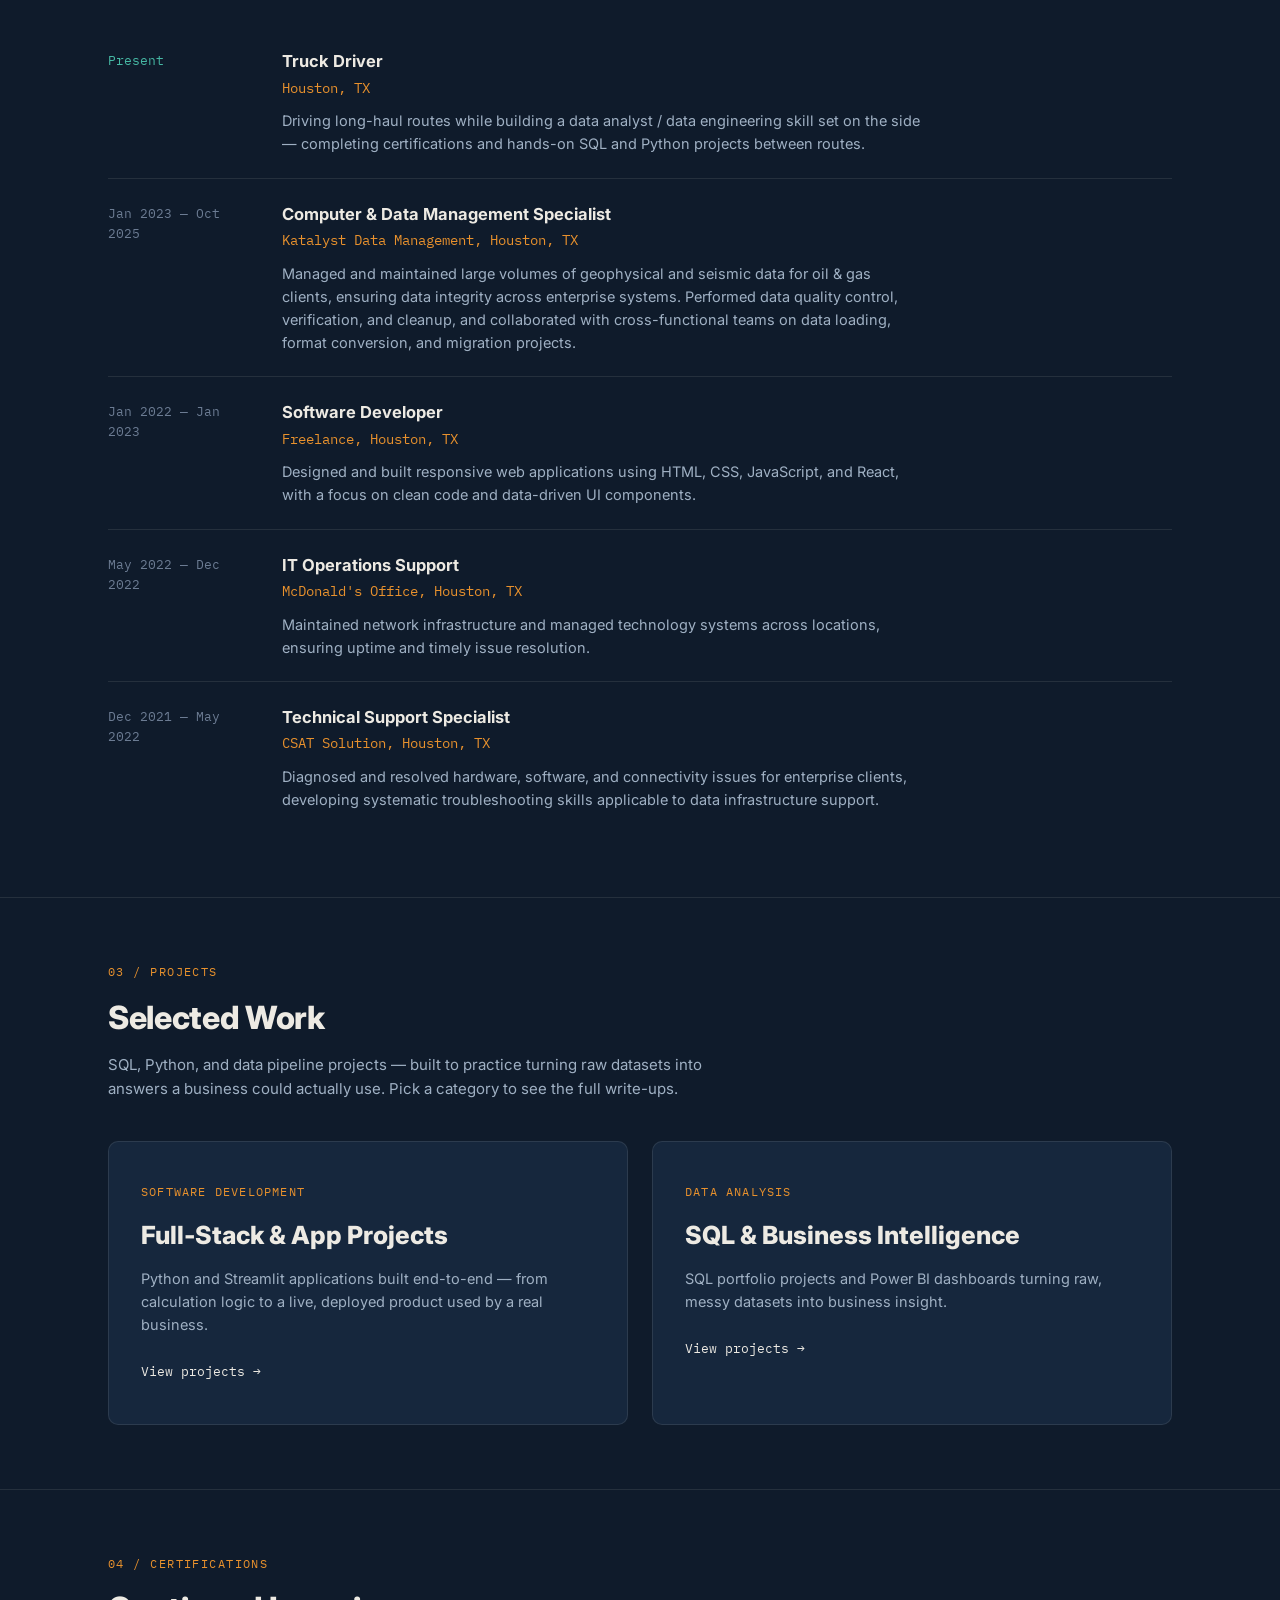
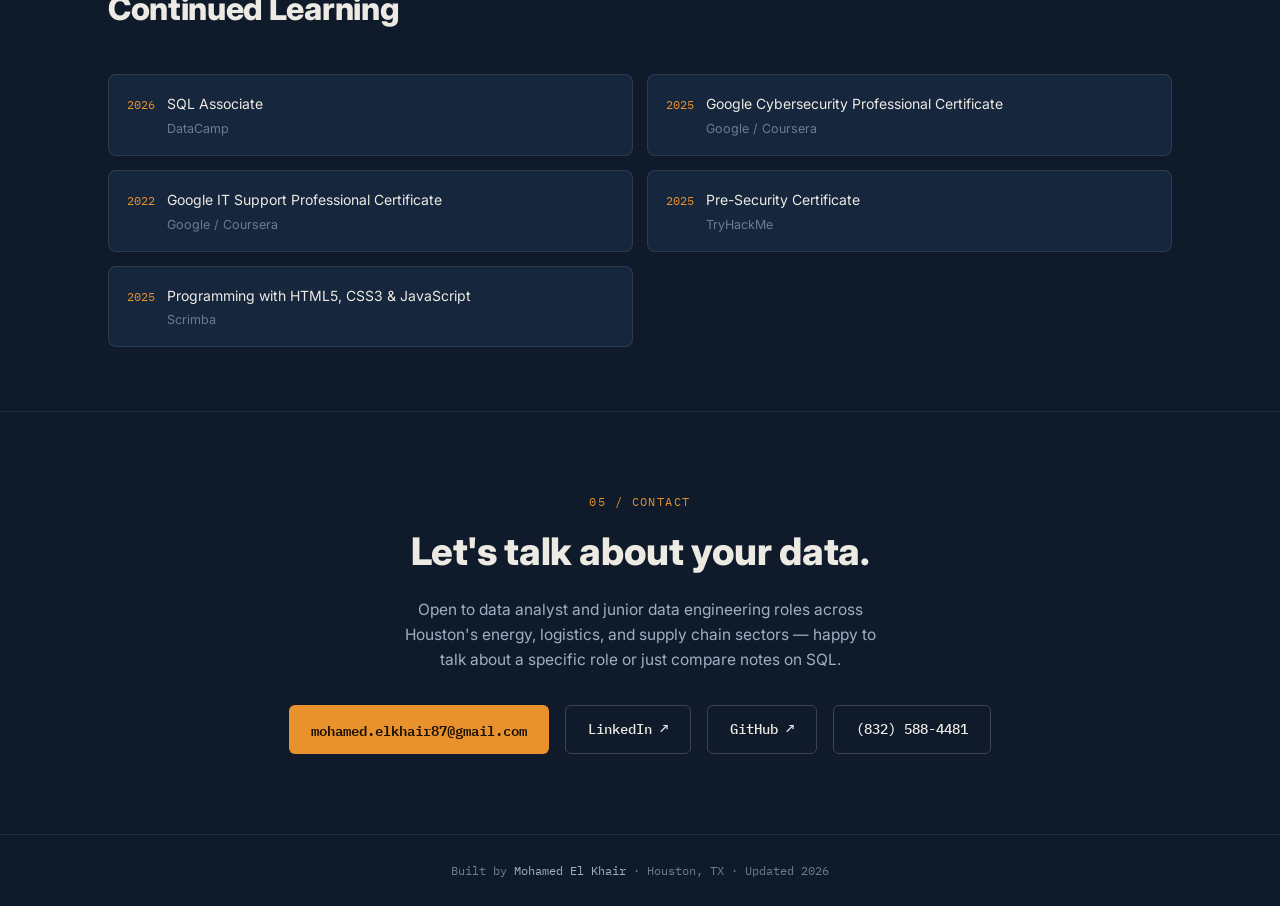
==== commit 3d37331d: "Fix certification names and dates for consistency across resume and site" ====
--- a/index.html
+++ b/index.html
@@ -225,20 +225,16 @@
       </div>
       <div class="cert-grid reveal">
         <div class="cert-item">
-          <span class="cert-year mono">2024</span>
-          <div><span class="cert-name">Associate Data Engineer Certificate</span><span class="cert-issuer">DataCamp</span></div>
-        </div>
-        <div class="cert-item">
-          <span class="cert-year mono">2024</span>
-          <div><span class="cert-name">Data Analytics with SQL Certificate</span><span class="cert-issuer">DataCamp</span></div>
+          <span class="cert-year mono">2026</span>
+          <div><span class="cert-name">SQL Associate</span><span class="cert-issuer">DataCamp</span></div>
         </div>
         <div class="cert-item">
           <span class="cert-year mono">2025</span>
           <div><span class="cert-name">Google Cybersecurity Professional Certificate</span><span class="cert-issuer">Google / Coursera</span></div>
         </div>
         <div class="cert-item">
-          <span class="cert-year mono">2024</span>
-          <div><span class="cert-name">IT Support Professional Certificate</span><span class="cert-issuer">Google / Coursera</span></div>
+          <span class="cert-year mono">2022</span>
+          <div><span class="cert-name">Google IT Support Professional Certificate</span><span class="cert-issuer">Google / Coursera</span></div>
         </div>
         <div class="cert-item">
           <span class="cert-year mono">2025</span>
--- a/style.css
+++ b/style.css
@@ -220,6 +220,10 @@
     display:flex; gap:10px; font-size:14px; color:var(--text-dim); padding:6px 0;
   }
   .insight-list li::before{content:"→"; color:var(--teal); font-family:var(--font-display); flex-shrink:0;}
+  .insight-list code, .project-featured p.summary code{
+    font-family:var(--font-display); background:rgba(255,255,255,0.08);
+    color:var(--secondary); padding:1px 6px; border-radius:4px; font-size:0.92em;
+  }
 
   .gallery-grid{
     display:grid; grid-template-columns:repeat(3, 1fr); gap:12px; margin-bottom:26px;
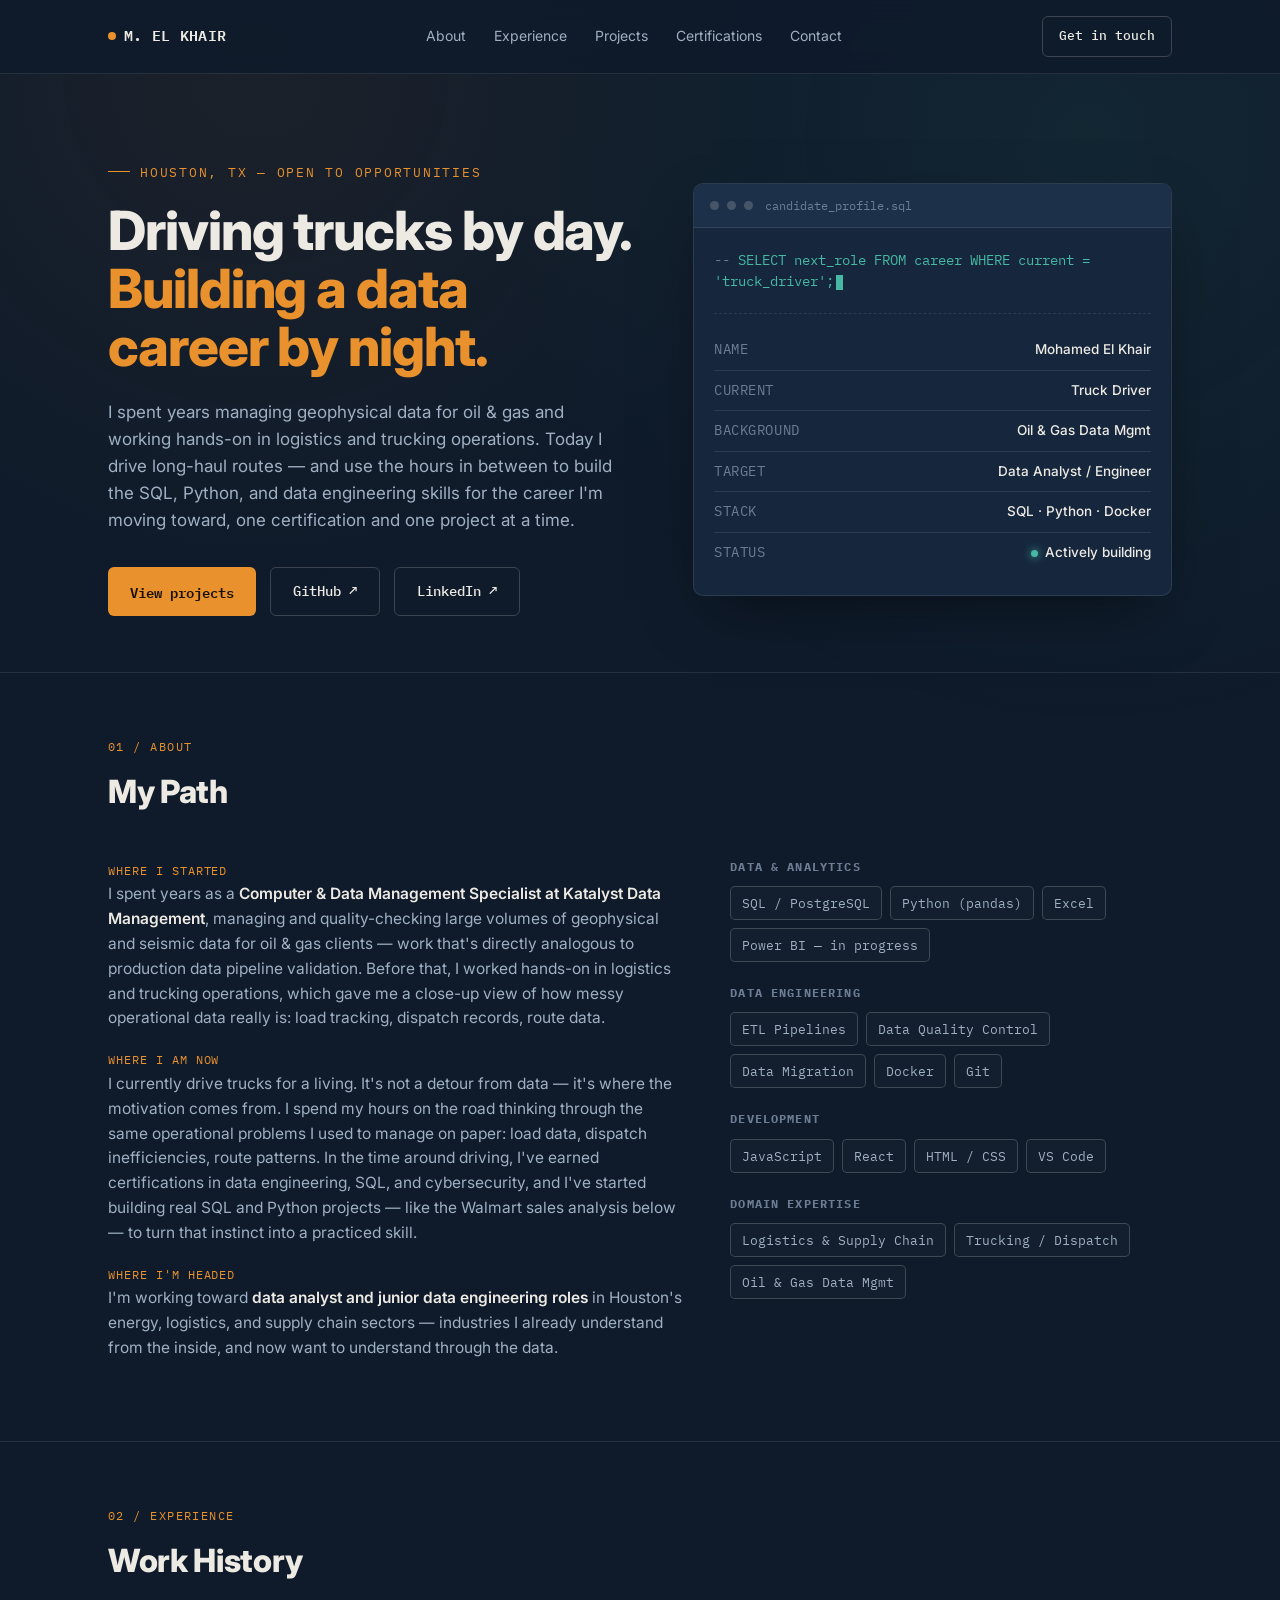
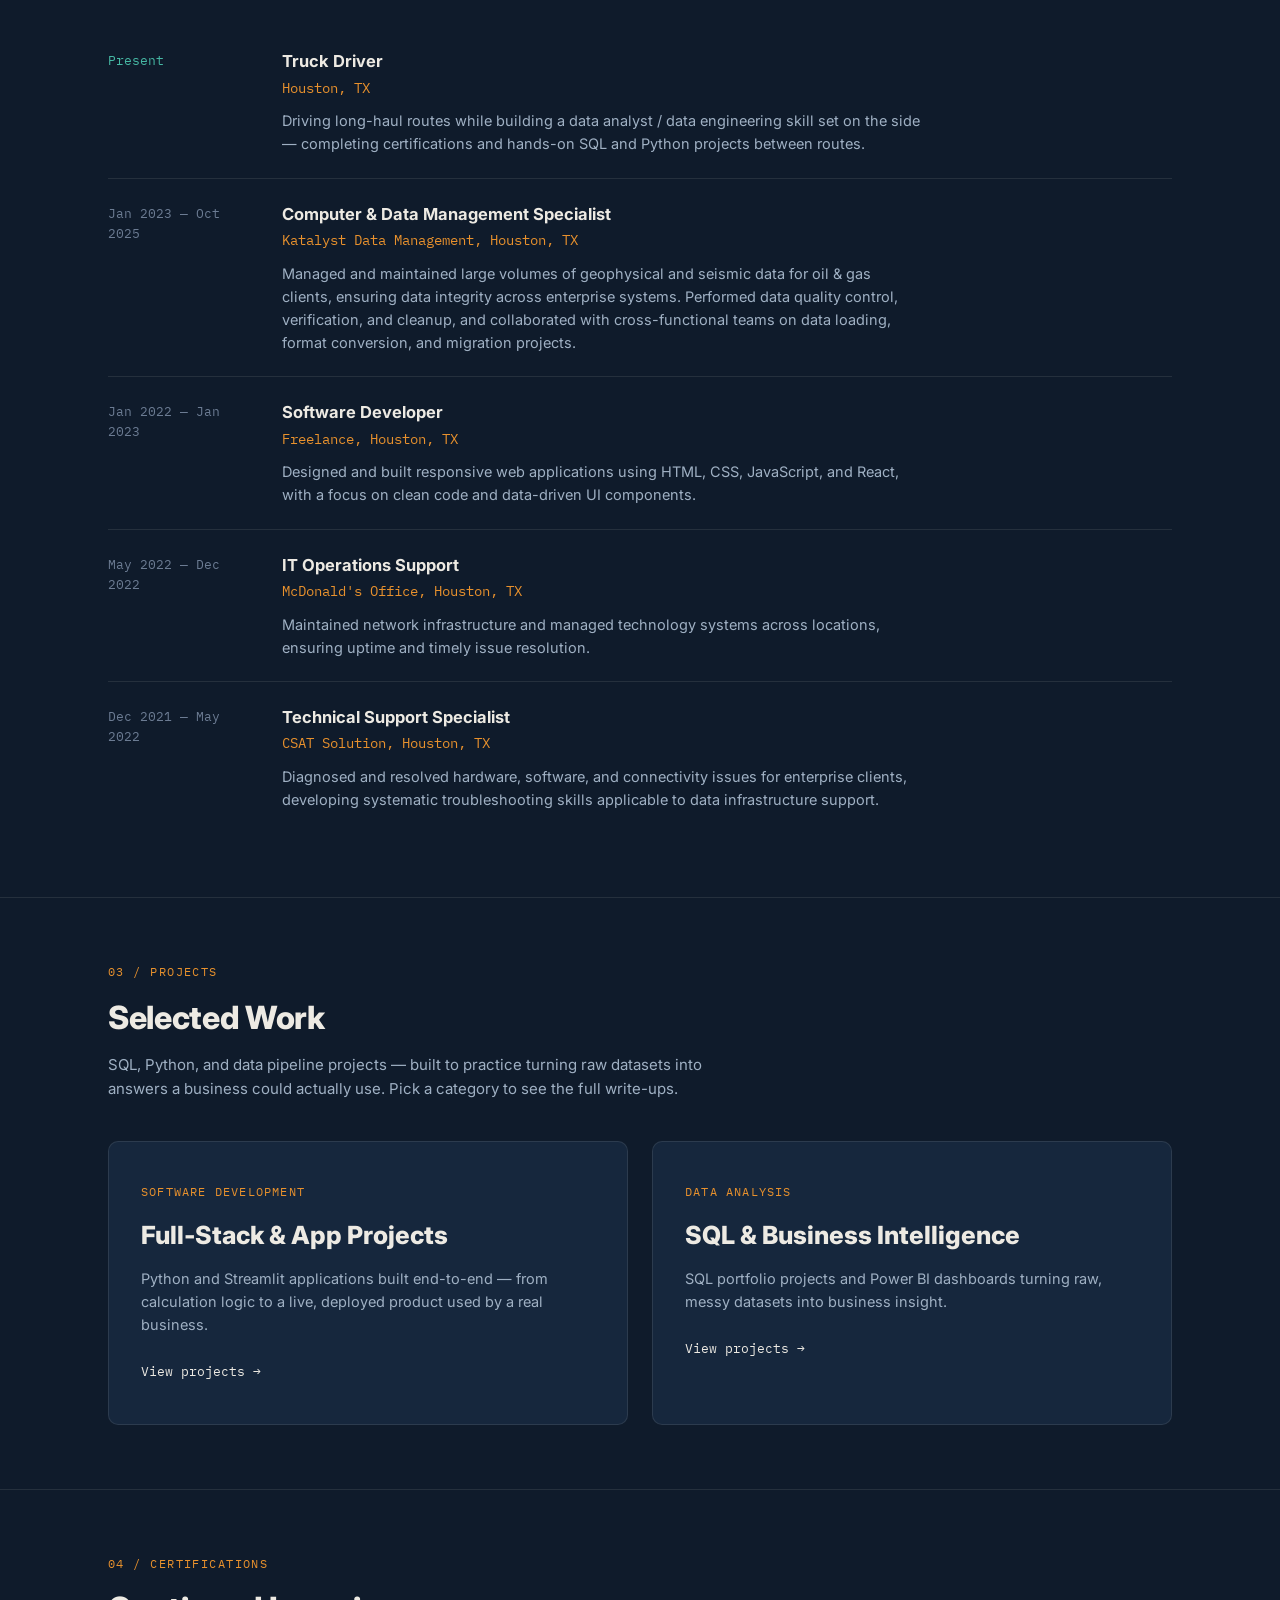
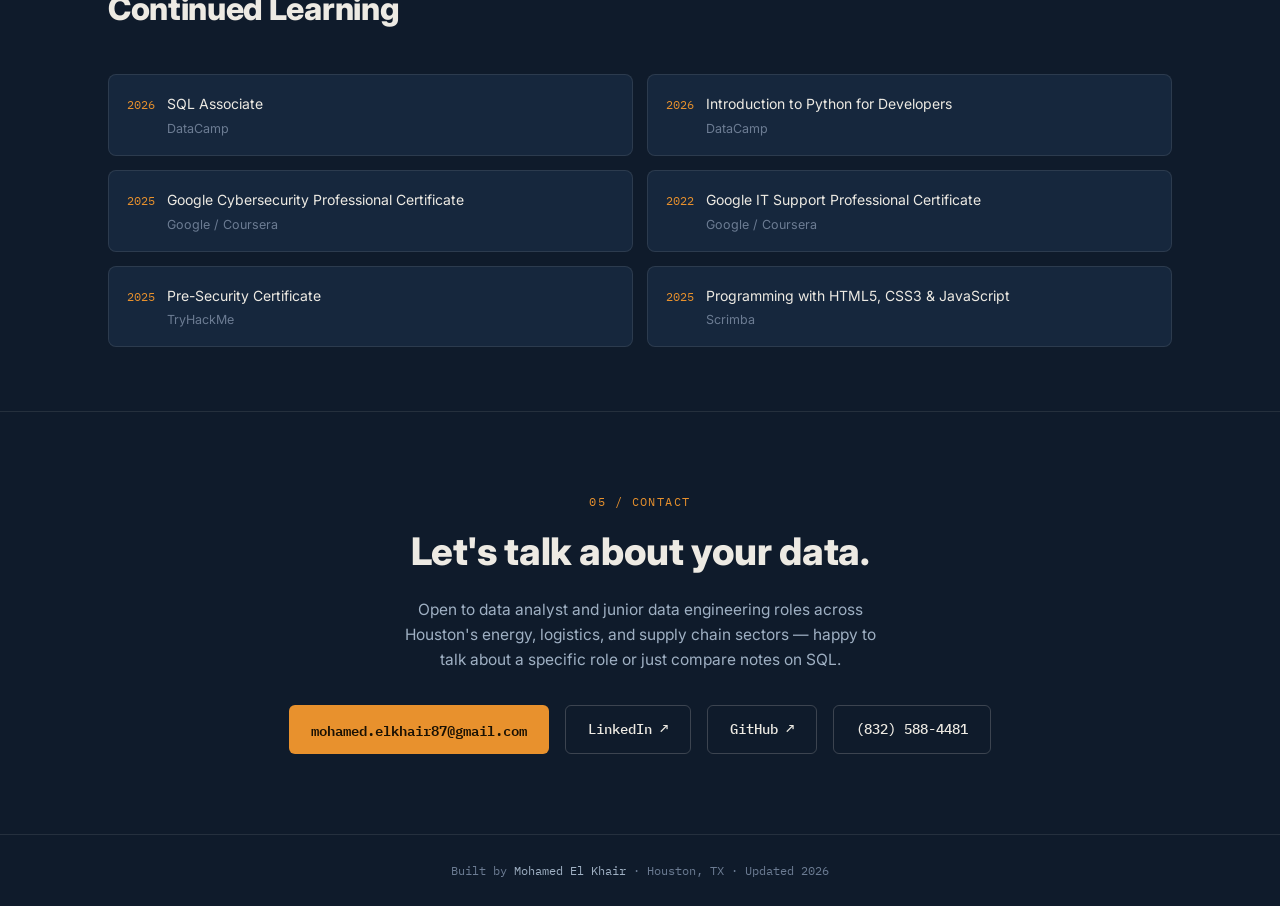
==== commit 5d914ba1: "Add Introduction to python for developers" ====
--- a/index.html
+++ b/index.html
@@ -229,6 +229,10 @@
           <div><span class="cert-name">SQL Associate</span><span class="cert-issuer">DataCamp</span></div>
         </div>
         <div class="cert-item">
+          <span class="cert-year mono">2026</span>
+          <div><span class="cert-name">Introduction to Python for Developers</span><span class="cert-issuer">DataCamp</span></div>
+        </div>
+        <div class="cert-item">
           <span class="cert-year mono">2025</span>
           <div><span class="cert-name">Google Cybersecurity Professional Certificate</span><span class="cert-issuer">Google / Coursera</span></div>
         </div>
@@ -307,4 +311,4 @@
 </script>
 
 </body>
-</html>
+</html>
